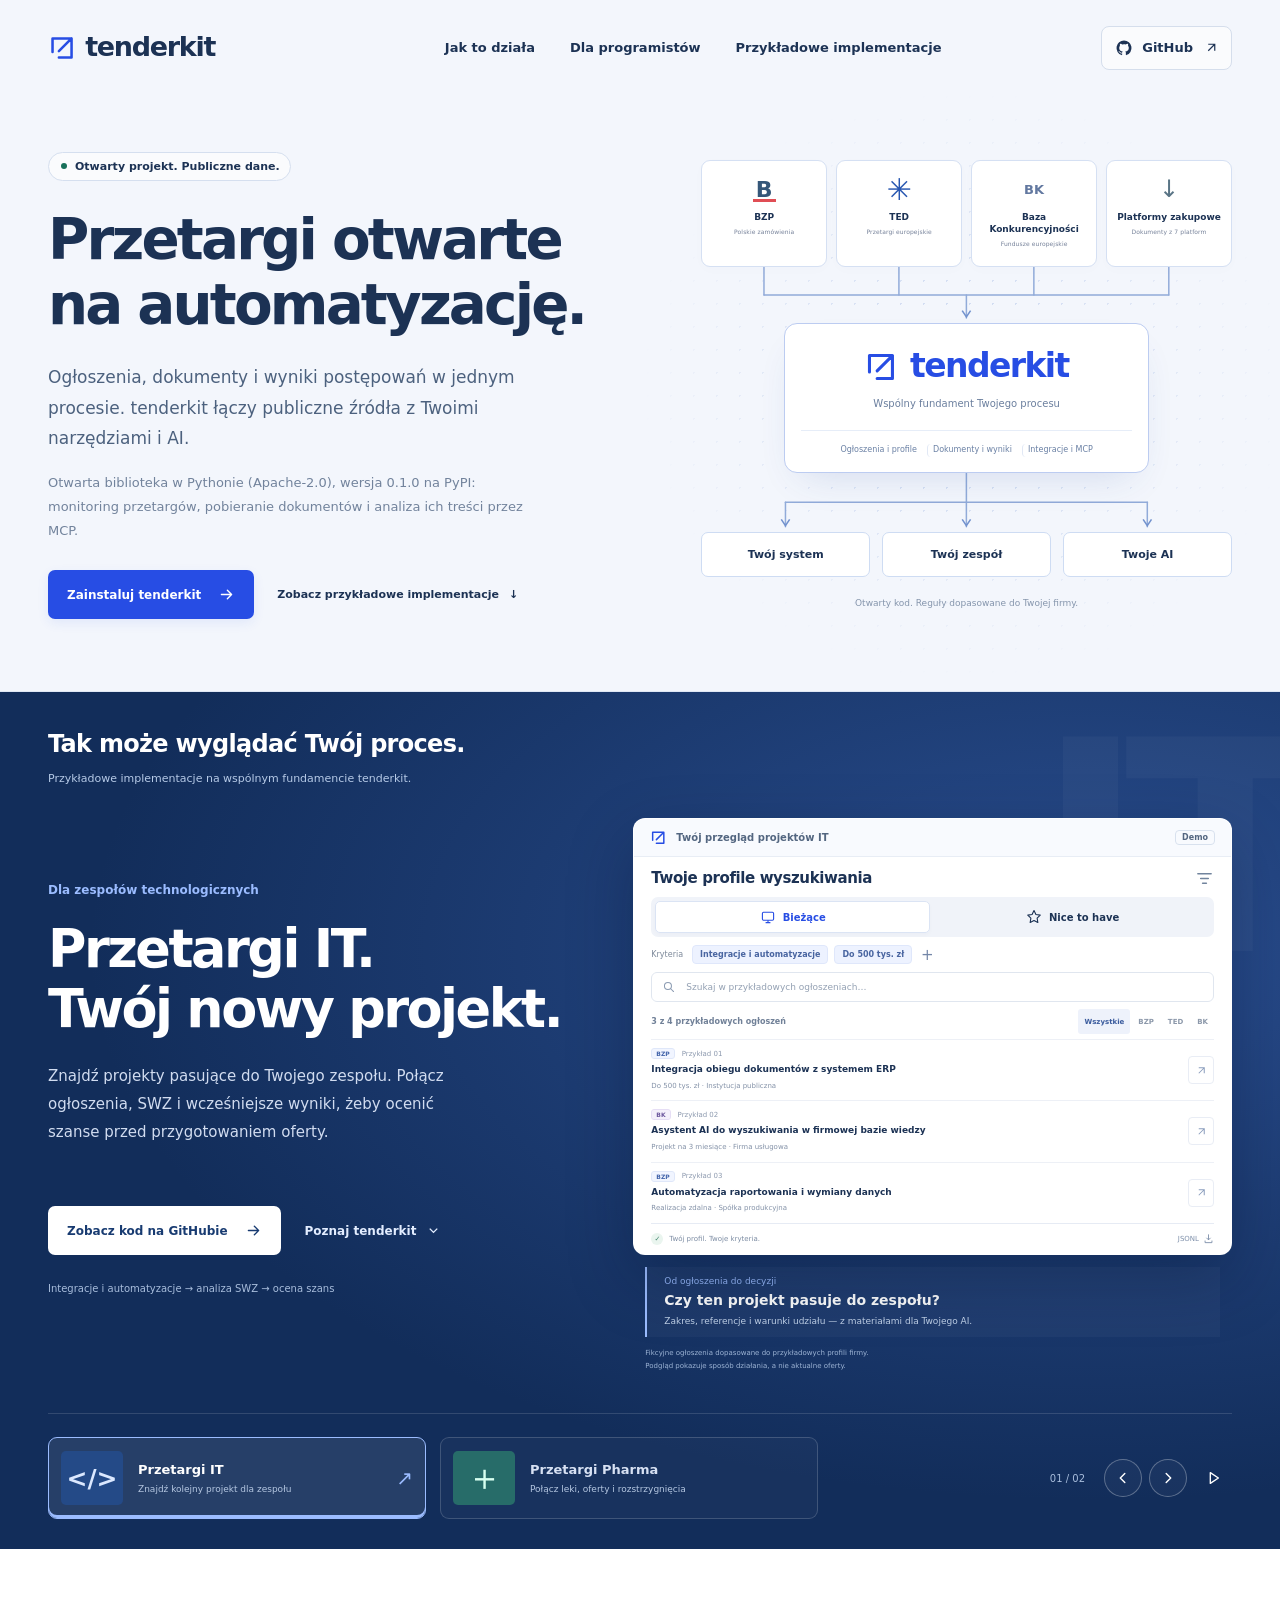
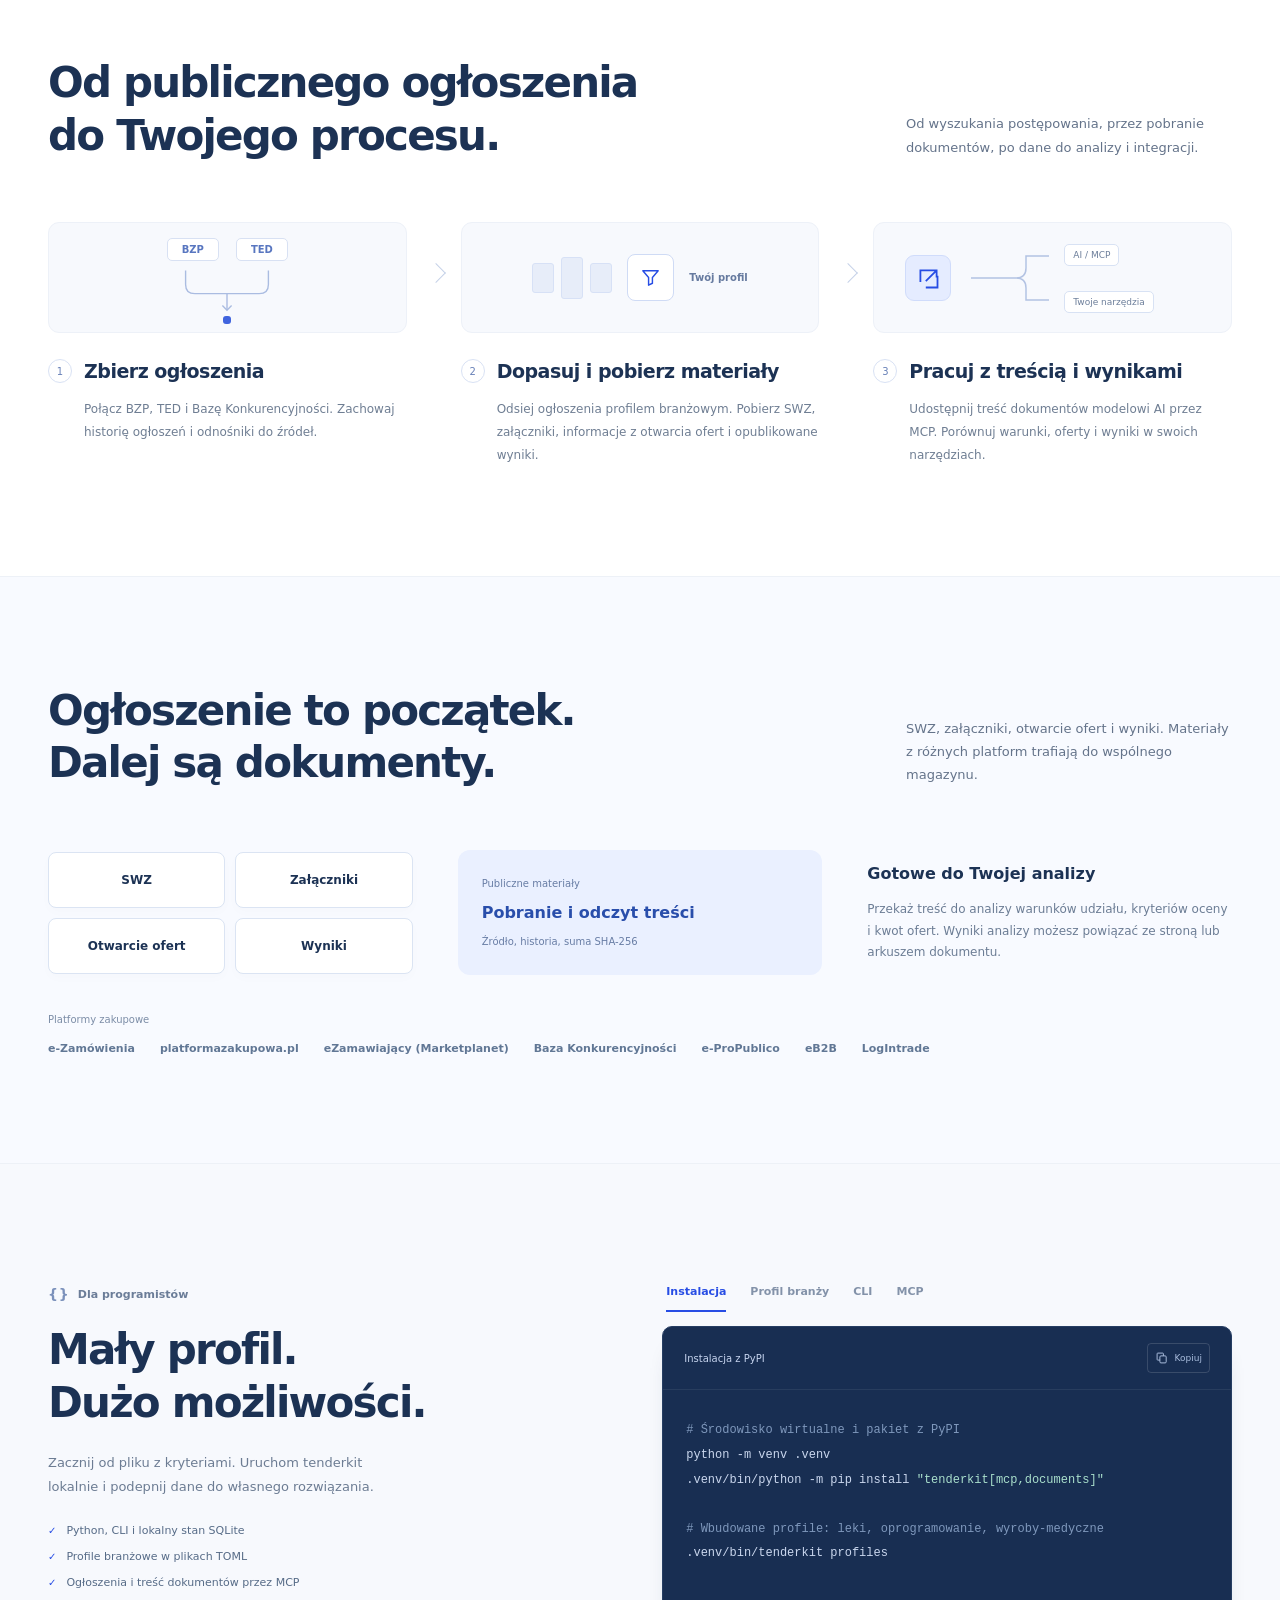
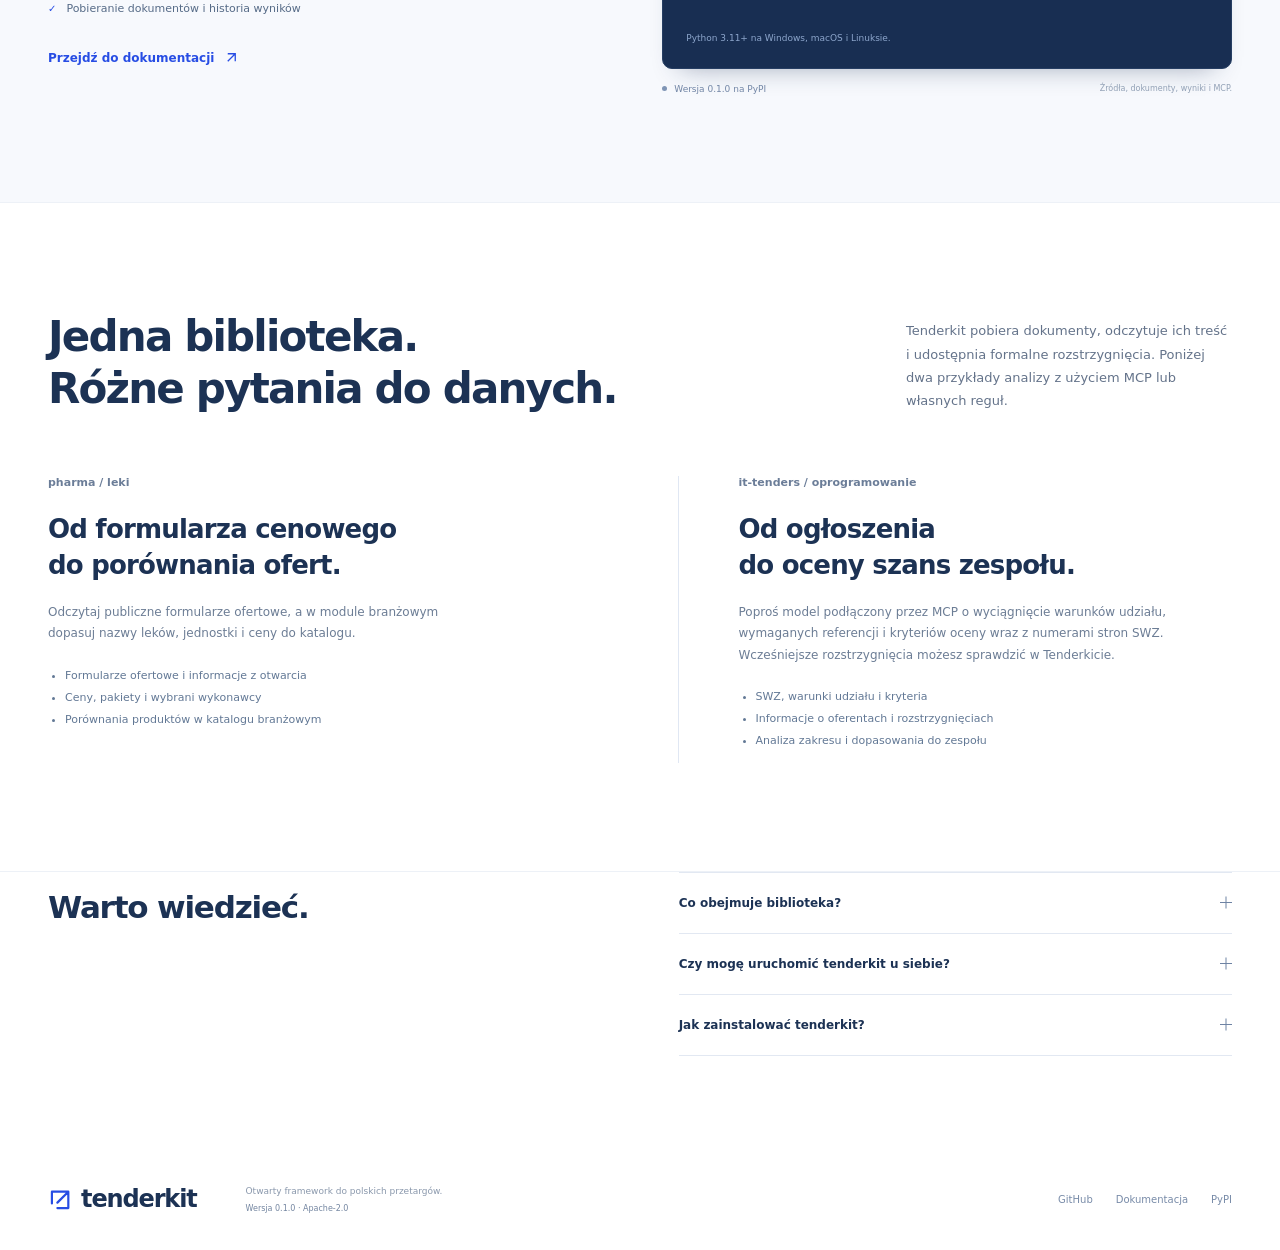
==== site/index.html @ ebf9c2c5 "Count landing page views with Cloudflare Web Analytics GitHub Pages reports no traffic for the site." ====
<!doctype html>
<html lang="pl">
<head>
  <meta charset="utf-8">
  <meta name="viewport" content="width=device-width, initial-scale=1">
  <meta name="theme-color" content="#f3f6fc">
  <meta name="description" content="tenderkit łączy publiczne ogłoszenia, dokumenty i wyniki przetargów z Twoimi narzędziami i AI. Otwarta biblioteka w Pythonie z CLI i serwerem MCP.">
  <title>tenderkit — przetargi otwarte na automatyzację</title>
  <link rel="canonical" href="https://tenderkit.pl/">
  <meta property="og:type" content="website">
  <meta property="og:locale" content="pl_PL">
  <meta property="og:site_name" content="tenderkit">
  <meta property="og:title" content="tenderkit — przetargi otwarte na automatyzację">
  <meta property="og:description" content="Ogłoszenia, dokumenty i wyniki przetargów z BZP, TED i Bazy Konkurencyjności dla Twoich narzędzi i AI. Otwarta biblioteka w Pythonie z CLI i serwerem MCP.">
  <meta property="og:url" content="https://tenderkit.pl/">
  <meta property="og:image" content="https://tenderkit.pl/assets/og-image.png">
  <meta property="og:image:width" content="1200">
  <meta property="og:image:height" content="630">
  <meta property="og:image:alt" content="tenderkit: przetargi otwarte na automatyzację">
  <meta name="twitter:card" content="summary_large_image">
  <link rel="icon" href="assets/favicon.svg" type="image/svg+xml">
  <link rel="stylesheet" href="assets/fonts.css">
  <link rel="stylesheet" href="styles.css">
  <script src="app.js" defer></script>
</head>
<body>
  <a class="skip-link" href="#main">Przejdź do treści</a>
  <header class="site-header">
    <div class="container header-inner">
      <a class="brand" href="#" aria-label="tenderkit, strona główna">
        <img class="brand-mark" src="assets/tenderkit-mark.svg" width="32" height="32" alt=""><span class="brand-wordmark">tenderkit</span>
      </a>
      <nav aria-label="Nawigacja główna">
        <a href="#jak-to-dziala">Jak to działa</a>
        <a href="#dla-programistow">Dla programistów</a>
        <a href="#przyklady">Przykładowe implementacje</a>
      </nav>
      <a class="github-link" href="https://github.com/pjagielski/tenderkit" target="_blank" rel="noopener noreferrer">
        <svg viewBox="0 0 24 24" fill="currentColor" aria-hidden="true"><path d="M12 2a10 10 0 0 0-3.16 19.49c.5.09.68-.22.68-.48v-1.69c-2.78.6-3.37-1.18-3.37-1.18-.46-1.16-1.11-1.47-1.11-1.47-.91-.62.07-.61.07-.61 1 .07 1.53 1.03 1.53 1.03.89 1.53 2.34 1.09 2.91.83.09-.65.35-1.09.64-1.34-2.22-.25-4.56-1.11-4.56-4.94 0-1.09.39-1.98 1.03-2.68-.1-.25-.45-1.27.1-2.65 0 0 .84-.27 2.75 1.02A9.55 9.55 0 0 1 12 6.99c.85 0 1.7.11 2.5.34 1.91-1.29 2.75-1.02 2.75-1.02.55 1.38.2 2.4.1 2.65.64.7 1.03 1.59 1.03 2.68 0 3.84-2.34 4.69-4.58 4.94.36.31.68.92.68 1.85v2.58c0 .27.18.58.69.48A10 10 0 0 0 12 2Z"/></svg>
        <span>GitHub</span>
        <svg class="external-icon" viewBox="0 0 16 16" fill="none" aria-hidden="true"><path d="M4 12 12 4M4 4h8v8" stroke="currentColor" stroke-width="1.5"/></svg>
      </a>
    </div>
  </header>

  <main id="main">
    <section class="product-intro" aria-labelledby="product-title">
      <div class="container product-intro-layout">
        <div class="product-intro-copy">
          <a class="project-pill" href="#dla-programistow"><span class="status-dot"></span>Otwarty projekt. Publiczne dane.</a>
          <h1 id="product-title">Przetargi otwarte<br>na automatyzację.</h1>
          <p class="product-intro-lead">Ogłoszenia, dokumenty i wyniki postępowań w jednym procesie. tenderkit łączy publiczne źródła z Twoimi narzędziami i AI.</p>
          <p class="product-intro-offer">Otwarta biblioteka w Pythonie (Apache-2.0), wersja 0.1.0 na PyPI: monitoring przetargów, pobieranie dokumentów i analiza ich treści przez MCP.</p>
          <div class="hero-actions">
            <a class="button button-primary" href="#dla-programistow">Zainstaluj tenderkit<svg viewBox="0 0 20 20" fill="none" aria-hidden="true"><path d="M4 10h12m-5-5 5 5-5 5" stroke="currentColor" stroke-width="1.6" stroke-linecap="round" stroke-linejoin="round"/></svg></a>
            <a class="text-link" href="#przyklady">Zobacz przykładowe implementacje <span aria-hidden="true">↓</span></a>
          </div>
        </div>
        <div class="product-map" aria-label="tenderkit łączy publiczne źródła, dokumenty i wyniki z narzędziami firmy oraz AI">
          <div class="product-map-sources source-inputs" aria-label="Źródła ogłoszeń">
            <div class="source-floating source-bzp"><span class="source-symbol">B</span><span>BZP<small>Polskie zamówienia</small></span><span class="source-check">✓</span></div>
            <div class="source-floating source-ted"><span class="eu-symbol" aria-hidden="true">✳</span><span>TED<small>Przetargi europejskie</small></span><span class="source-check">✓</span></div>
            <div class="source-floating source-bk"><span class="source-bk-icon" aria-hidden="true">BK</span><span>Baza Konkurencyjności<small>Fundusze europejskie</small></span><span class="source-check">✓</span></div>
            <div class="source-floating source-platforms"><span class="source-platforms-icon" aria-hidden="true">↓</span><span>Platformy zakupowe<small>Dokumenty z 7 platform</small></span><span class="source-check">✓</span></div>
          </div>
          <svg class="product-map-lines" fill="none" aria-hidden="true"></svg>
          <div class="product-map-core"><div class="brand brand-lockup"><img class="brand-mark" src="assets/tenderkit-mark.svg" width="32" height="32" alt=""><span class="brand-wordmark">tenderkit</span></div><p>Wspólny fundament Twojego procesu</p><div class="product-map-capabilities"><span>Ogłoszenia i profile</span><span>Dokumenty i wyniki</span><span>Integracje i MCP</span></div></div>
          <div class="product-map-outputs"><span>Twój system</span><span>Twój zespół</span><span>Twoje AI</span></div>
          <p>Otwarty kod. Reguły dopasowane do Twojej firmy.</p>
        </div>
      </div>
    </section>
    <section id="przyklady" class="hero hero-showcase" data-sector="it" aria-roledescription="karuzela" aria-label="Zastosowania tenderkit">
      <div class="container showcase-intro"><h2>Tak może wyglądać Twój proces.</h2><p>Przykładowe implementacje na wspólnym fundamencie tenderkit.</p></div>
      <div class="hero-backdrop" aria-hidden="true">IT</div>
      <div class="container hero-layout">
        <div class="hero-copy">

          <p class="hero-genre" id="hero-genre">Dla zespołów technologicznych</p><h2 id="hero-title">Przetargi IT.<br>Twój nowy projekt.</h2>
          <p class="hero-description">Znajdź projekty pasujące do Twojego zespołu. Połącz ogłoszenia, SWZ i wcześniejsze wyniki, żeby ocenić szanse przed przygotowaniem oferty.</p>
          <div class="hero-actions">
            <a class="button button-primary" href="https://github.com/pjagielski/tenderkit" target="_blank" rel="noopener noreferrer">Zobacz kod na GitHubie<svg viewBox="0 0 20 20" fill="none" aria-hidden="true"><path d="M4 10h12m-5-5 5 5-5 5" stroke="currentColor" stroke-width="1.6" stroke-linecap="round" stroke-linejoin="round"/></svg></a>
            <a class="text-link" href="#dla-programistow">Poznaj tenderkit<svg viewBox="0 0 16 16" fill="none" aria-hidden="true"><path d="m4 6 4 4 4-4" stroke="currentColor" stroke-width="1.5"/></svg></a>
          </div>
          <p class="hero-footnote">Integracje i automatyzacje → analiza SWZ → ocena szans</p>
        </div>

        <div class="demo-scene" id="demo">

          <div class="demo-window">
            <div class="demo-heading"><img class="demo-brand-mark" src="assets/tenderkit-mark.svg" width="17" height="17" alt=""><span id="demo-sector-heading">Twój przegląd projektów IT</span><span class="demo-mode">Demo</span></div>
            <div class="demo-content">
              <div class="demo-toolbar"><h2>Twoje profile wyszukiwania</h2><span class="filter-icon" aria-hidden="true"><svg viewBox="0 0 20 20" fill="none"><path d="M3 5h14M6 10h8M8 15h4" stroke="currentColor" stroke-width="1.6" stroke-linecap="round"/></svg></span></div>
              <div class="profile-tabs" role="tablist" aria-label="Firmowy profil wyszukiwania">
                <button type="button" role="tab" aria-selected="true" aria-controls="notice-results" id="profile-software" data-profile="biezace"><svg viewBox="0 0 20 20" fill="none" aria-hidden="true"><rect x="3" y="4" width="14" height="10" rx="1.5" stroke="currentColor" stroke-width="1.4"/><path d="M7 17h6m-3-3v3" stroke="currentColor" stroke-width="1.4"/></svg>Bieżące</button>
                <button type="button" role="tab" aria-selected="false" aria-controls="notice-results" id="profile-medicines" data-profile="nice-to-have" tabindex="-1"><svg viewBox="0 0 20 20" fill="none" aria-hidden="true"><path d="m10 2 2.4 4.9 5.4.8-3.9 3.8.9 5.4-4.8-2.6-4.8 2.6.9-5.4L2.2 7.7l5.4-.8L10 2Z" stroke="currentColor" stroke-width="1.4" stroke-linejoin="round"/></svg>Nice to have</button>
              </div>
              <div class="criteria-row"><span class="criteria-label">Kryteria</span><span class="criteria-chip" id="cpv-chip">Integracje i automatyzacje</span><span class="criteria-chip" id="scope-chip">Do 500 tys. zł</span><span class="criteria-add" aria-hidden="true">+</span></div>
              <div class="search-wrap"><svg viewBox="0 0 20 20" fill="none" aria-hidden="true"><circle cx="8.5" cy="8.5" r="5" stroke="currentColor" stroke-width="1.5"/><path d="m12.5 12.5 4 4" stroke="currentColor" stroke-width="1.5" stroke-linecap="round"/></svg><input id="demo-search" type="search" aria-label="Filtruj przykładowe ogłoszenia" placeholder="Szukaj w przykładowych ogłoszeniach…"></div>
              <div class="results-heading"><span id="results-count" aria-live="polite">Przykładowe ogłoszenia</span><div class="source-filters" role="group" aria-label="Źródło ogłoszenia"><button type="button" data-source="all" aria-pressed="true">Wszystkie</button><button type="button" data-source="BZP" aria-pressed="false">BZP</button><button type="button" data-source="TED" aria-pressed="false">TED</button><button type="button" data-source="BK" aria-pressed="false" aria-label="Baza Konkurencyjności">BK</button></div></div>
              <div class="notice-results" id="notice-results" role="tabpanel" aria-labelledby="profile-software" aria-busy="true"><p class="loading-notices">Wczytuję przykładowe ogłoszenia…</p></div>
              <div class="demo-footer"><span class="small-check">✓</span>Twój profil. Twoje kryteria.<span class="demo-export" aria-hidden="true">JSONL<svg viewBox="0 0 16 16" fill="none"><path d="M8 2v8m-3-3 3 3 3-3M3 11v3h10v-3" stroke="currentColor" stroke-width="1.3"/></svg></span></div>
            </div>
          </div>
          <div class="hero-insight"><span id="hero-insight-label">Od ogłoszenia do decyzji</span><strong id="hero-insight-title">Czy ten projekt pasuje do zespołu?</strong><p id="hero-insight-detail">Zakres, referencje i warunki udziału — z materiałami dla Twojego AI.</p></div>
          <p class="demo-caption">Fikcyjne ogłoszenia dopasowane do przykładowych profili firmy.<br>Podgląd pokazuje sposób działania, a nie aktualne oferty.</p>
          <span class="scene-cross cross-one" aria-hidden="true">+</span><span class="scene-cross cross-two" aria-hidden="true">+</span>
        </div>
      </div>
      <div class="container hero-navigation">
        <div class="hero-slide-selectors" role="group" aria-label="Wybierz zastosowanie">
          <button type="button" class="hero-slide-card" data-sector="it" aria-pressed="true"><span class="slide-art slide-art-it" aria-hidden="true">&lt;/&gt;</span><span><strong>Przetargi IT</strong><small>Znajdź kolejny projekt dla zespołu</small></span><span class="slide-selected" aria-hidden="true">↗</span></button>
          <button type="button" class="hero-slide-card" data-sector="pharma" aria-pressed="false"><span class="slide-art slide-art-pharma" aria-hidden="true">＋</span><span><strong>Przetargi Pharma</strong><small>Połącz leki, oferty i rozstrzygnięcia</small></span><span class="slide-selected" aria-hidden="true">↗</span></button>
        </div>
        <div class="hero-playback"><span id="hero-slide-counter">01 / 02</span><div class="sector-carousel-controls" role="group" aria-label="Karuzela wariantów"><button class="carousel-arrow" type="button" id="sector-prev" aria-label="Poprzednia branża"><svg viewBox="0 0 20 20" fill="none" aria-hidden="true"><path d="m12 5-5 5 5 5" stroke="currentColor" stroke-width="1.6" stroke-linecap="round" stroke-linejoin="round"/></svg></button><button class="carousel-arrow" type="button" id="sector-next" aria-label="Następna branża"><svg viewBox="0 0 20 20" fill="none" aria-hidden="true"><path d="m8 5 5 5-5 5" stroke="currentColor" stroke-width="1.6" stroke-linecap="round" stroke-linejoin="round"/></svg></button><button type="button" id="sector-autoplay" aria-label="Włącz automatyczną zmianę branży" aria-pressed="false"><svg viewBox="0 0 20 20" fill="none" aria-hidden="true"><path d="m7 4 9 6-9 6V4Z" stroke="currentColor" stroke-width="1.5" stroke-linejoin="round"/></svg></button></div></div>
      </div>
    </section>

    <section class="workflow section-space" id="jak-to-dziala">
      <div class="container">
        <div class="section-intro"><h2>Od publicznego ogłoszenia<br>do Twojego procesu.</h2><p>Od wyszukania postępowania, przez pobranie dokumentów, po dane do analizy i integracji.</p></div>
        <div class="workflow-steps">
          <article><div class="step-diagram source-diagram" aria-hidden="true"><span>BZP</span><span>TED</span><svg viewBox="0 0 120 50" fill="none"><path d="M15 5v15q0 10 10 10h70q10 0 10-10V5M60 30v18" stroke="currentColor" stroke-width="1.5"/><path d="m55 43 5 5 5-5" stroke="currentColor" stroke-width="1.5"/></svg><i></i></div><div class="step-title"><span>1</span><h3>Zbierz ogłoszenia</h3></div><p>Połącz BZP, TED i Bazę Konkurencyjności. Zachowaj historię ogłoszeń i odnośniki do źródeł.</p></article>
          <article><div class="step-diagram filter-diagram" aria-hidden="true"><span></span><span></span><span></span><div class="filter-gate"><svg viewBox="0 0 24 24" fill="none"><path d="M4 5h16l-6 7v6l-4 2v-8L4 5Z" stroke="currentColor" stroke-width="1.5" stroke-linejoin="round"/></svg></div><strong>Twój profil</strong></div><div class="step-title"><span>2</span><h3>Dopasuj i pobierz materiały</h3></div><p>Odsiej ogłoszenia profilem branżowym. Pobierz SWZ, załączniki, informacje z otwarcia ofert i opublikowane wyniki.</p></article>
          <article><div class="step-diagram output-diagram" aria-hidden="true"><span class="output-hub"><svg viewBox="0 0 30 30" fill="none"><path d="M6 19V6h13M12 25h13V12M12 18 24 6M16 6h8v8" stroke="currentColor" stroke-width="2"/></svg></span><span class="output-label output-ai">AI / MCP</span><span class="output-label output-data">Twoje narzędzia</span><svg class="output-lines" viewBox="0 0 170 80" fill="none"><path d="M45 40h45q10 0 10-10V18h23M90 40q10 0 10 10v12h23" stroke="currentColor" stroke-width="1.5"/></svg></div><div class="step-title"><span>3</span><h3>Pracuj z treścią i wynikami</h3></div><p>Udostępnij treść dokumentów modelowi AI przez MCP. Porównuj warunki, oferty i wyniki w swoich narzędziach.</p></article>
        </div>
      </div>
    </section>

    <section class="documents-section section-space" id="dokumenty">
      <div class="container">
        <div class="section-intro"><h2>Ogłoszenie to początek.<br>Dalej są dokumenty.</h2><p>SWZ, załączniki, otwarcie ofert i wyniki. Materiały z różnych platform trafiają do wspólnego magazynu.</p></div>
        <div class="document-flow"><div class="document-stack"><span class="document-label">SWZ</span><span class="document-label">Załączniki</span><span class="document-label">Otwarcie ofert</span><span class="document-label">Wyniki</span></div><div class="document-processing"><span>Publiczne materiały</span><strong>Pobranie i odczyt treści</strong><span>Źródło, historia, suma SHA-256</span></div><div class="document-output"><strong>Gotowe do Twojej analizy</strong><p>Przekaż treść do analizy warunków udziału, kryteriów oceny i kwot ofert. Wyniki analizy możesz powiązać ze stroną lub arkuszem dokumentu.</p></div></div>
        <p class="platform-caption">Platformy zakupowe</p><div class="platform-list"><span>e-Zamówienia</span><span>platformazakupowa.pl</span><span>eZamawiający (Marketplanet)</span><span>Baza Konkurencyjności</span><span>e-ProPublico</span><span>eB2B</span><span>LogIntrade</span></div>
      </div>
    </section>

    <section class="developer-section section-space" id="dla-programistow">
      <div class="container developer-layout">
        <div class="developer-copy"><span class="section-label"><span class="tiny-bracket" aria-hidden="true">{ }</span>Dla programistów</span><h2>Mały profil.<br>Dużo możliwości.</h2><p>Zacznij od pliku z kryteriami. Uruchom tenderkit lokalnie i podepnij dane do własnego rozwiązania.</p><ul class="capability-list"><li><span>✓</span>Python, CLI i lokalny stan SQLite</li><li><span>✓</span>Profile branżowe w plikach TOML</li><li><span>✓</span>Ogłoszenia i treść dokumentów przez MCP</li><li><span>✓</span>Pobieranie dokumentów i historia wyników</li></ul><a class="text-link" href="https://github.com/pjagielski/tenderkit#readme" target="_blank" rel="noopener noreferrer">Przejdź do dokumentacji<svg viewBox="0 0 16 16" fill="none" aria-hidden="true"><path d="M4 12 12 4M4 4h8v8" stroke="currentColor" stroke-width="1.4"/></svg></a></div>
        <div class="code-example">
          <div class="code-tabs" role="tablist" aria-label="Przykłady użycia"><button type="button" role="tab" aria-selected="true" aria-controls="code-panel" id="code-install" data-code="install">Instalacja</button><button type="button" role="tab" aria-selected="false" aria-controls="code-panel" id="code-profile" data-code="profile" tabindex="-1">Profil branży</button><button type="button" role="tab" aria-selected="false" aria-controls="code-panel" id="code-cli" data-code="cli" tabindex="-1">CLI</button><button type="button" role="tab" aria-selected="false" aria-controls="code-panel" id="code-mcp" data-code="mcp" tabindex="-1">MCP</button></div>
          <div class="code-content" id="code-panel" role="tabpanel" aria-labelledby="code-install"><div class="code-file"><span id="code-filename">Instalacja z PyPI</span><button id="copy-code" type="button" aria-label="Skopiuj przykład kodu"><svg viewBox="0 0 20 20" fill="none" aria-hidden="true"><rect x="7" y="7" width="9" height="10" rx="1.5" stroke="currentColor" stroke-width="1.4"/><path d="M12 7V4a1 1 0 0 0-1-1H4a1 1 0 0 0-1 1v8a1 1 0 0 0 1 1h3" stroke="currentColor" stroke-width="1.4"/></svg><span>Kopiuj</span></button></div><pre tabindex="0" aria-label="Przykład konfiguracji"><code id="code-text"></code></pre><p id="code-explanation">Python 3.11+ na Windows, macOS i Linuksie.</p></div>
          <div class="code-note"><span class="status-dot"></span>Wersja 0.1.0 na PyPI<span>Źródła, dokumenty, wyniki i MCP.</span></div>
        </div>
      </div>
    </section>

    <section class="usecases-section section-space" id="zastosowania"><div class="container"><div class="section-intro"><h2>Jedna biblioteka.<br>Różne pytania do danych.</h2><p>Tenderkit pobiera dokumenty, odczytuje ich treść i udostępnia formalne rozstrzygnięcia. Poniżej dwa przykłady analizy z użyciem MCP lub własnych reguł.</p></div><div class="usecases-grid"><article><span class="section-label">pharma / leki</span><h3>Od formularza cenowego<br>do porównania ofert.</h3><p>Odczytaj publiczne formularze ofertowe, a w module branżowym dopasuj nazwy leków, jednostki i ceny do katalogu.</p><ul><li>Formularze ofertowe i informacje z otwarcia</li><li>Ceny, pakiety i wybrani wykonawcy</li><li>Porównania produktów w katalogu branżowym</li></ul></article><article><span class="section-label">it-tenders / oprogramowanie</span><h3>Od ogłoszenia<br>do oceny szans zespołu.</h3><p>Poproś model podłączony przez MCP o wyciągnięcie warunków udziału, wymaganych referencji i kryteriów oceny wraz z numerami stron SWZ. Wcześniejsze rozstrzygnięcia możesz sprawdzić w Tenderkicie.</p><ul><li>SWZ, warunki udziału i kryteria</li><li>Informacje o oferentach i rozstrzygnięciach</li><li>Analiza zakresu i dopasowania do zespołu</li></ul></article></div></div></section>


    <section class="faq-section">
      <div class="container faq-layout"><h2>Warto wiedzieć.</h2><div class="faq-list">
        <details><summary>Co obejmuje biblioteka?<span aria-hidden="true"></span></summary><p>Ogłoszenia z BZP, TED i Bazy Konkurencyjności, profile branżowe, pobieranie publicznych dokumentów z siedmiu platform zakupowych, odczyt ich treści oraz formalne wyniki: wykonawca, cena i liczba ofert w każdej części. Dalej możesz analizować warunki udziału i informacje z otwarcia. Dostępność konkretnych dokumentów zależy od tego, co opublikuje zamawiający.</p></details>
        <details><summary>Czy mogę uruchomić tenderkit u siebie?<span aria-hidden="true"></span></summary><p>Tak. Bibliotekę uruchamiasz we własnym środowisku. Ogłoszenia i dokumenty pozostają w Twoim magazynie. Możesz korzystać z CLI, własnego kodu w Pythonie lub podłączyć model AI przez MCP.</p></details>
        <details><summary>Jak zainstalować tenderkit?<span aria-hidden="true"></span></summary><p><code>pip install "tenderkit[mcp,documents]"</code> w środowisku wirtualnym, z Pythonem 3.11 lub nowszym. Dodatek <code>mcp</code> uruchamia serwer MCP, a <code>documents</code> czyta PDF i stare arkusze XLS. Pliki DOC czyta <code>antiword</code> albo LibreOffice. Szczegóły, także dla Debiana i Ubuntu, są w <a href="https://github.com/pjagielski/tenderkit#readme" target="_blank" rel="noopener noreferrer">README</a>.</p></details>
      </div></div>
    </section>

  </main>
  <footer class="site-footer"><div class="container footer-inner"><a class="brand" href="#"><img class="brand-mark" src="assets/tenderkit-mark.svg" width="32" height="32" alt=""><span class="brand-wordmark">tenderkit</span></a><p>Otwarty framework do polskich przetargów.<br><span class="concept-note">Wersja 0.1.0 · Apache-2.0</span></p><div><a href="https://github.com/pjagielski/tenderkit" target="_blank" rel="noopener noreferrer">GitHub</a><a href="https://github.com/pjagielski/tenderkit#readme" target="_blank" rel="noopener noreferrer">Dokumentacja</a><a href="https://pypi.org/project/tenderkit/" target="_blank" rel="noopener noreferrer">PyPI</a></div></div></footer>
  <div class="toast" role="status" aria-live="polite" id="toast"></div>
  <!-- Cloudflare Web Analytics: cookieless page views; the token is public by design. -->
  <script type='module' src='https://static.cloudflareinsights.com/beacon.min.js' data-cf-beacon='{"token": "c05c0c48f7bf408a8ad6604d905de210"}'></script>
</body>
</html>
---- site/assets/fonts.css ----
/* Uses installed Manrope when available, otherwise the system sans-serif stack. */
---- site/styles.css ----
:root{--navy:#172d50;--ink:#1c3254;--blue:#274de4;--blue-hover:#183ac3;--ice:#f3f6fc;--pale:#eaf0fc;--line:#dce4f1;--muted:#64738a;--green:#18705a;--white:#fff;--radius:14px;font-family:Manrope,system-ui,-apple-system,BlinkMacSystemFont,"Segoe UI",sans-serif;color:var(--ink);background:var(--white);font-synthesis:none}
*{box-sizing:border-box}html{scroll-behavior:smooth;scroll-padding-top:96px}body{margin:0}a{color:inherit;text-decoration:none}button,input{font:inherit}button,a,input,summary{-webkit-tap-highlight-color:transparent}button,summary{cursor:pointer}button{color:inherit}button:disabled{cursor:default}a:focus-visible,button:focus-visible,summary:focus-visible,input:focus-visible,pre:focus-visible{outline:3px solid #284de4;outline-offset:5px}svg{display:block}p{line-height:1.8}h1,h2,h3,p{margin:0}h1,h2,h3{font-weight:700}h2{font-size:42px;line-height:1.25;letter-spacing:-1.8px}h3{font-size:19px;line-height:1.5;letter-spacing:-.5px}.container{width:min(1224px,calc(100% - 96px));margin-inline:auto}.section-space{padding-block:108px}.skip-link{position:fixed;top:-90px;left:20px;padding:12px 18px;background:var(--blue);color:#fff;z-index:50}.skip-link:focus{top:12px}
.site-header{height:95px;background:var(--ice);position:relative;z-index:10}.header-inner{height:100%;display:flex;align-items:center;justify-content:space-between;gap:30px}.brand{font-weight:800;font-size:27px;letter-spacing:-1.3px;display:inline-flex;align-items:center;gap:8px;white-space:nowrap}.brand-mark{width:31px;height:31px;color:var(--blue)}.brand-dot{width:5px;height:5px;background:var(--blue);border-radius:50%;margin-left:-5px;margin-top:16px}.site-header nav{display:flex;gap:35px;font-size:13px;font-weight:600;margin-left:70px}.site-header nav a,.site-footer a{transition:color .18s}.site-header nav a:hover,.site-footer a:hover{color:var(--blue)}.github-link{display:flex;align-items:center;gap:9px;font-size:13px;font-weight:700;padding:10px 13px;border:1px solid #d5deec;border-radius:8px;background:#fff9;min-height:44px}.github-link svg{width:18px;height:18px}.github-link .external-icon{width:13px;height:13px;margin-left:3px}
.hero{background:var(--ice);position:relative;overflow:hidden}.hero::before{content:"";position:absolute;inset:0;pointer-events:none;background-image:radial-gradient(#b9c9e250 .8px,transparent .8px);background-size:24px 24px;mask-image:linear-gradient(to right,transparent 32%,#000 100%)}.hero-layout{position:relative;display:grid;grid-template-columns:1fr 1.06fr;gap:36px;align-items:center;padding-top:74px;padding-bottom:53px;min-height:647px}.hero-copy{padding-bottom:29px;z-index:2}.project-pill{font-size:11px;font-weight:600;display:inline-flex;gap:8px;align-items:center;border:1px solid #d5dfef;border-radius:30px;background:#fff9;padding:7px 10px 7px 12px;margin-bottom:27px;white-space:nowrap}.project-pill>svg{width:13px;height:13px;color:#7c8ba3;margin-left:4px}.status-dot{display:inline-block;width:6px;height:6px;background:var(--green);border-radius:50%;flex-shrink:0}h1{font-size:clamp(42px,4.7vw,65px);line-height:1.14;letter-spacing:-3.2px;margin-bottom:24px;white-space:nowrap}.hero-description{font-size:16px;line-height:1.85;max-width:430px;color:#5a6b83}.hero-actions{display:flex;align-items:center;gap:24px;flex-wrap:wrap;margin-top:31px}.button{display:inline-flex;justify-content:center;align-items:center;gap:17px;padding:15px 19px;border-radius:7px;font-size:12px;font-weight:700;min-height:49px;transition:background .18s,box-shadow .18s}.button-primary{background:var(--blue);color:var(--white);box-shadow:0 4px 12px #274de416}.button-primary:hover{background:var(--blue-hover);box-shadow:0 5px 16px #274de42a}.button svg{width:17px;height:17px;flex-shrink:0}.text-link{display:inline-flex;align-items:center;gap:10px;font-size:12px;font-weight:700;min-height:44px}.text-link:hover{color:var(--blue)}.text-link svg{width:15px;height:15px;flex-shrink:0}.hero-footnote{font-size:11px;line-height:1.8;color:#78859a;margin-top:28px}
.demo-scene{height:550px;position:relative;isolation:isolate;align-self:center;margin-top:-25px}.source-floating{position:absolute;z-index:2;top:0;display:flex;align-items:center;gap:10px;background:#fff;border:1px solid #e1e7f2;border-radius:11px;padding:12px 14px;box-shadow:0 5px 15px #18335805;font-size:13px;font-weight:800}.source-floating small{display:block;font-size:8px;font-weight:500;letter-spacing:.1px;color:#758199;margin-top:3px}.source-bzp{left:22px;transform:rotate(-4deg)}.source-ted{right:6px;top:22px;transform:rotate(5deg)}.source-symbol{font-size:22px;font-weight:800;line-height:30px;color:#355779;width:29px;text-align:center;position:relative}.source-symbol::after{content:"";position:absolute;left:3px;right:3px;height:3px;bottom:3px;background:#e04e55}.eu-symbol{font-size:30px;line-height:34px;color:#2857b1;width:30px}.source-check{font-size:10px;display:grid;place-items:center;color:#27846a;background:#edf7f2;border-radius:50%;height:15px;width:15px;margin-left:5px}.connection-lines{position:absolute;inset:0;width:100%;height:100%;z-index:-1}.demo-window{position:absolute;top:118px;left:8px;right:-12px;background:#fff;border:1px solid #dce3ef;border-radius:12px;box-shadow:0 20px 40px -15px #314a7d26,0 2px 6px #314a7d07;overflow:hidden;transform:rotate(-1.4deg)}.demo-heading{display:flex;align-items:center;gap:9px;padding:13px 17px;background:#f8fafe;border-bottom:1px solid #e8edf5;font-size:10px;font-weight:700;color:#536680}.mini-mark{display:flex;gap:3px;transform:rotate(-20deg)}.mini-mark span{display:block;width:4px;height:13px;background:#5271de;border-radius:1px}.mini-mark span:last-child{height:9px;margin-top:4px}.demo-mode{margin-left:auto;border:1px solid #d8e1ee;border-radius:4px;padding:2px 6px;font-size:8px;font-weight:600}.demo-content{padding:17px 18px 0}.demo-toolbar{display:flex;justify-content:space-between;align-items:center}.demo-toolbar h2{font-size:15px;letter-spacing:-.4px}.filter-icon svg{width:19px;height:19px;color:#71849d}.profile-tabs{display:flex;gap:5px;padding:4px;background:#f0f3f9;border-radius:7px;margin-top:13px}.profile-tabs button{display:flex;justify-content:center;align-items:center;gap:7px;width:50%;border:1px solid transparent;padding:9px 6px;border-radius:5px;background:transparent;font-size:10px;font-weight:600;min-height:37px;transition:background .2s,color .2s}.profile-tabs button svg{width:16px;height:16px}.profile-tabs button[aria-selected=true]{background:#fff;border-color:#dbe4f4;box-shadow:0 2px 4px #17334f06;color:var(--blue)}.criteria-row{display:flex;align-items:center;gap:6px;font-size:8px;margin-top:12px;flex-wrap:wrap}.criteria-label{color:#7d899a;margin-right:3px}.criteria-chip{padding:4px 7px;background:#edf2ff;color:#4965a1;border:1px solid #dfe7fb;border-radius:4px;font-weight:600}.criteria-add{color:#7487a8;font-size:15px;padding-left:3px}.search-wrap{border:1px solid #e0e6ef;border-radius:6px;display:flex;gap:8px;align-items:center;padding:7px 10px;margin-top:12px;background:#fff}.search-wrap svg{width:14px;height:14px;color:#8b9bb2;flex-shrink:0}.search-wrap input{width:100%;min-width:0;border:0;outline:0;font-size:9px;color:#425873;background:transparent;height:18px}.search-wrap:focus-within{outline:2px solid var(--blue);outline-offset:2px}.search-wrap input:focus-visible{outline:none}.search-wrap input::placeholder{color:#94a1b3}.results-heading{display:flex;justify-content:space-between;align-items:center;gap:8px;margin-top:12px;padding-bottom:5px}.results-heading>span{font-size:8px;font-weight:600;color:#718198}.source-filters{display:flex;gap:2px}.source-filters button{border:0;background:none;border-radius:3px;padding:4px 6px;font-size:7px;font-weight:600;min-height:25px;color:#8c98aa}.source-filters button[aria-pressed=true]{background:#eef2fb;color:#3a5b9d}.notice-results{min-height:177px}.notice-row{padding:11px 0 10px;border-top:1px solid #edf0f6;display:grid;grid-template-columns:1fr auto;gap:9px}.notice-copy{min-width:0}.notice-meta{display:flex;align-items:center;gap:7px;font-size:7px;font-weight:500;color:#8c99ae;white-space:nowrap;overflow:hidden}.source-badge{color:#4264aa;border:1px solid #dfe7f9;background:#f1f5ff;border-radius:3px;padding:1px 4px;font-size:6px;font-weight:800}.source-badge.ted{color:#6975a1;background:#f2f2fb;border-color:#e4e4f5}.notice-row h3{font-size:9px;line-height:1.5;font-weight:700;letter-spacing:0;margin-top:4px;overflow:hidden;text-overflow:ellipsis;white-space:nowrap}.notice-row a:hover h3{color:var(--blue)}.notice-city{font-size:7px;color:#8391a7;margin-top:3px;overflow:hidden;text-overflow:ellipsis;white-space:nowrap;max-width:340px}.notice-open{align-self:center;display:grid;place-items:center;color:#8c9fbe;width:26px;height:28px;border:1px solid #e9edf5;border-radius:4px}.notice-open svg{width:11px;height:11px}.notice-row:hover .notice-open{background:#eef2ff;color:var(--blue)}.empty-results,.loading-notices{font-size:10px;line-height:1.7;padding:25px 12px;color:#718198;text-align:center}.empty-results button{margin-top:12px;border:1px solid var(--line);border-radius:5px;padding:8px;background:#fff;font-size:10px}.demo-footer{border-top:1px solid #e6ebf4;display:flex;align-items:center;gap:6px;font-size:7px;color:#7b8ba2;padding:10px 0}.small-check{font-size:7px;display:grid;place-items:center;border-radius:50%;color:#44876f;background:#eaf5ef;height:12px;width:12px}.demo-export{margin-left:auto;display:flex;gap:4px;align-items:center;color:#7c8ea9;font-size:7px}.demo-export svg{width:11px;height:11px}.demo-caption{position:absolute;top:535px;left:27px;font-size:8px;line-height:1.6;color:#8795aa}.scene-cross{position:absolute;color:#b4c3dc;font-size:18px;font-weight:400;z-index:-1}.cross-one{top:99px;left:-12px}.cross-two{right:-42px;bottom:28px}
.source-strip{position:relative;border-top:1px solid #dce4f0;display:flex;align-items:center;justify-content:space-between;gap:30px;padding-top:31px;padding-bottom:35px}.source-strip>p{font-size:10px;font-weight:500;line-height:1.8;color:#8a97a9}.source-strip>a,.strip-open{display:flex;align-items:center;gap:13px;font-size:11px;font-weight:700}.source-strip small{display:block;color:#8a97a9;font-size:8px;font-weight:400;margin-top:5px}.strip-symbol{font-size:25px;line-height:1;color:#7285a6;flex-shrink:0}.bzp-strip{position:relative;width:22px;text-align:center;font-weight:800}.bzp-strip::after{content:"";display:block;background:#bdcedd;height:2px;position:absolute;bottom:-5px;width:18px;left:2px}.ted-strip{font-size:33px}.strip-open>svg{width:28px;height:28px;color:#7e91b1}.source-strip a:hover{color:var(--blue)}
.section-intro{display:flex;align-items:flex-end;justify-content:space-between;gap:50px;margin-bottom:60px}.section-intro>p{max-width:326px;font-size:13px;color:var(--muted);margin-bottom:3px}.workflow-steps{display:grid;grid-template-columns:repeat(3,minmax(0,1fr));gap:54px}.workflow-steps article{position:relative}.workflow-steps article+article::before{position:absolute;top:44px;left:-32px;content:"";width:13px;height:13px;border-top:1px solid #c6d2e8;border-right:1px solid #c6d2e8;transform:rotate(45deg)}.step-diagram{height:111px;margin-bottom:24px;position:relative;display:flex;align-items:center;justify-content:center;color:#5876c0;background:#f7f9fd;border:1px solid #edf1f8;border-radius:11px}.source-diagram{gap:17px;align-items:flex-start;padding-top:15px}.source-diagram>span{font-size:10px;font-weight:700;border:1px solid #d8e1f3;background:#fff;padding:5px 14px;border-radius:5px}.source-diagram>svg{position:absolute;top:43px;height:46px;width:120px;color:#aabce1}.source-diagram>i{position:absolute;height:8px;width:8px;background:#4064de;border-radius:3px;bottom:8px}.filter-diagram{gap:7px}.filter-diagram>span{height:30px;width:22px;background:#e7edf9;border:1px solid #d7e1f6;border-radius:3px}.filter-diagram>span:nth-child(2){height:42px}.filter-gate{background:#fff;border:1px solid #cfdbf5;height:47px;width:47px;display:grid;place-items:center;border-radius:8px;margin-inline:8px}.filter-gate>svg{height:23px;width:23px;color:var(--blue)}.filter-diagram>strong{font-size:10px;font-weight:600;color:#667a9f}.output-hub{position:absolute;left:31px;top:32px;height:46px;width:46px;border-radius:9px;background:#e5ecff;border:1px solid #d0dcfb;display:grid;place-items:center;z-index:1}.output-hub svg{width:27px;height:27px;color:var(--blue)}.output-lines{position:absolute;width:170px;height:80px;left:52px;top:15px;color:#b3c3e3}.output-label{position:absolute;left:190px;font-size:9px;padding:5px 8px;border-radius:5px;background:#fff;border:1px solid #d8e2f4;color:#6c7e9a}.output-ai{top:21px}.output-data{bottom:19px}.step-title{display:flex;gap:12px;align-items:center;margin-bottom:12px}.step-title>span{font-size:10px;border:1px solid #d9e2f4;border-radius:50%;width:24px;height:24px;display:grid;place-items:center;color:#6881b8;flex-shrink:0}.workflow-steps article>p{font-size:12px;line-height:1.95;color:#6f7e93;padding-left:36px}
.developer-section{background:#f7f9fd;border-block:1px solid #edf1f7}.developer-layout{display:grid;grid-template-columns:.85fr 1fr;gap:130px;align-items:center}.section-label{font-size:11px;color:#6b7d98;font-weight:600;display:flex;align-items:center;gap:7px;margin-bottom:22px}.tiny-bracket{color:#7b91bb;font-size:14px;letter-spacing:-2px;margin-right:4px}.developer-copy>p{font-size:13px;color:#6c7c93;margin-top:22px;max-width:330px}.capability-list{margin:26px 0 21px;padding:0;list-style:none;display:grid;gap:13px;font-size:11px;color:#566b87}.capability-list li{display:flex;gap:10px;align-items:center}.capability-list li>span{color:var(--blue);font-size:10px}.developer-copy>.text-link{color:var(--blue)}.code-example{min-width:0}.code-tabs{display:flex;gap:24px;margin-bottom:14px;align-items:center;padding-inline:4px}.code-tabs button{font-size:11px;background:transparent;border:0;border-bottom:2px solid transparent;padding:10px 0;color:#8392a9;font-weight:600;min-height:40px}.code-tabs button[aria-selected=true]{color:var(--blue);border-color:var(--blue)}.code-content{background:#182e52;border:1px solid #263e63;border-radius:10px;overflow:hidden;box-shadow:0 15px 25px -18px #182e5270}.code-file{display:flex;justify-content:space-between;align-items:center;padding:16px 21px;border-bottom:1px solid #ffffff12;color:#c7d5ef;font-size:10px}.code-file button{display:flex;align-items:center;gap:6px;border:1px solid #ffffff24;border-radius:4px;color:#a9bddd;background:transparent;font-size:9px;padding:5px 7px;min-height:30px}.code-file button:hover{background:#ffffff0a}.code-file button svg{width:14px;height:14px}.code-content pre{margin:0;padding:28px 23px;min-height:241px;white-space:pre;overflow:auto;color:#cad7ee;font-size:12px;line-height:2.05;tab-size:2}.code-content code{font-family:"Consolas","SFMono-Regular",monospace}.code-key{color:#b8cef6}.code-string{color:#a9dfcc}.code-comment{color:#7f98bc}.code-content>p{padding:0 23px 21px;color:#8da6cc;font-size:9px;line-height:1.7}.code-note{display:flex;align-items:center;gap:7px;color:#7185a5;font-size:9px;margin-top:15px}.code-note .status-dot{width:5px;height:5px;background:#7f95b5}.code-note>span:last-child{margin-left:auto;font-size:8px;color:#91a0b5}
.consulting-layout{display:grid;grid-template-columns:.95fr 1fr;gap:105px;align-items:center}.consulting-copy>p{font-size:13px;color:#6d7d94;max-width:435px;margin-top:22px}.service-list{margin-top:25px}.service-list>div{font-size:11px;font-weight:600;display:flex;align-items:center;justify-content:space-between;gap:15px;padding:14px 0;border-bottom:1px solid #e9edf5}.service-list svg{width:13px;height:13px;color:#90a2bd;flex-shrink:0}.consulting-copy>.text-link{color:var(--blue);margin-top:18px}.consulting-visual{position:relative;height:370px;background:radial-gradient(#bdcbe355 .75px,transparent .75px);background-size:18px 18px;border-radius:14px;isolation:isolate}.integration-card{position:absolute;top:38px;left:50%;transform:translateX(-50%);background:#fff;border:1px solid #dce5f3;border-radius:10px;box-shadow:0 4px 10px #283d6304;display:flex;align-items:center;gap:12px;padding:14px 16px;width:246px;font-size:13px;font-weight:700}.integration-card small{display:block;font-size:9px;color:#8a9bb2;font-weight:400;margin-top:5px}.integration-icon{height:36px;width:36px;border-radius:7px;background:#edf2fd;display:grid;place-items:center;color:#5174bc}.integration-icon svg{height:22px;width:22px}.integration-path{position:absolute;inset:18px 0 0;width:100%;height:330px;z-index:-1}.integration-core{background:var(--blue);color:#fff;box-shadow:0 8px 18px #274de42a;border-radius:12px;padding:17px 24px;display:flex;align-items:center;gap:10px;font-size:21px;font-weight:700;letter-spacing:-.8px;position:absolute;left:50%;top:164px;transform:translateX(-50%)}.integration-core svg{width:29px;height:29px}.integration-destinations{position:absolute;left:8px;right:8px;bottom:44px;display:flex;justify-content:space-around;gap:12px}.integration-destinations>span{padding:12px 13px;border:1px solid #d8e2f2;box-shadow:0 4px 8px #283d6303;border-radius:7px;background:#fff;font-size:10px;font-weight:600;white-space:nowrap}.visual-note{position:absolute;bottom:0;left:0;right:0;text-align:center;font-size:10px;color:#8b9bb1}
.faq-section{padding-block:0 93px}.faq-layout{display:grid;grid-template-columns:.95fr 1fr;gap:105px}.faq-layout>h2{font-size:31px;letter-spacing:-1.2px;padding-top:16px}.faq-list{border-top:1px solid #e2e8f2}.faq-list details{border-bottom:1px solid #e2e8f2}.faq-list summary{padding:20px 0;display:flex;align-items:center;justify-content:space-between;gap:18px;font-size:12px;font-weight:600;list-style:none;min-height:60px}.faq-list summary::-webkit-details-marker{display:none}.faq-list summary>span{position:relative;width:12px;height:12px;flex-shrink:0}.faq-list summary>span::before,.faq-list summary>span::after{content:"";position:absolute;background:#6e83a4;top:5px;left:0;right:0;height:1px}.faq-list summary>span::after{transform:rotate(90deg);transition:transform .16s}.faq-list details[open] summary>span::after{transform:rotate(0)}.faq-list details>p{font-size:11px;color:#718198;line-height:1.95;padding-bottom:20px;max-width:440px}
.contact-section{background:#edf2fd;overflow:hidden}.contact-inner{position:relative;display:flex;align-items:center;justify-content:space-between;padding-block:76px 78px}.contact-kicker{font-size:11px;color:#7184a6;display:block;margin-bottom:17px}.contact-inner h2{font-size:44px;line-height:1.25;letter-spacing:-1.9px}.contact-inner p{font-size:12px;color:#7485a0;margin-top:17px}.contact-link{margin-top:26px}.contact-route{display:block;color:#8395b0;font-size:9px;margin-top:16px}.contact-art{position:relative;width:390px;height:270px;margin-right:23px}.open-frame{position:absolute;top:20px;left:85px;height:210px;width:210px;border:1.4px solid #adbee9;border-radius:17px}.frame-back{transform:rotate(14deg);background:#e7edfc}.frame-front{transform:rotate(-7deg);background:#f1f5fe;display:grid;place-items:center;border-color:#b3c5f1;box-shadow:0 8px 16px #274de408}.frame-front svg{width:126px;height:126px;color:#345be4}.contact-spark{position:absolute;color:#a5b8e5;font-size:30px;font-weight:400}.spark-one{left:38px;top:36px}.spark-two{right:24px;bottom:23px;font-size:21px}.site-footer{padding-block:34px}.footer-inner{display:flex;align-items:center;justify-content:space-between;gap:25px}.footer-inner .brand{font-size:23px}.footer-inner .brand-mark{width:26px;height:26px}.footer-inner>p{font-size:9px;color:#8a98ac;margin-right:auto;margin-left:24px}.footer-inner>div{display:flex;gap:23px;font-size:10px;color:#788ba8}.toast{position:fixed;left:50%;bottom:24px;transform:translate(-50%,15px);border:1px solid #284366;background:var(--navy);color:#fff;border-radius:8px;padding:12px 18px;box-shadow:0 8px 25px #172d5022;font-size:12px;z-index:30;opacity:0;pointer-events:none;transition:opacity .2s,transform .2s}.toast.visible{opacity:1;transform:translate(-50%,0)}
@media(min-width:1500px){.container{width:1224px}.hero-layout{padding-top:88px;padding-bottom:67px}h1{font-size:65px}}@media(max-width:1190px){.container{width:calc(100% - 72px)}.hero-layout{gap:26px;min-height:620px}h1{font-size:51px;letter-spacing:-2.4px}.hero-description{font-size:14px}.hero-actions{gap:17px}.button{font-size:11px;padding-inline:15px}.text-link{font-size:11px}.demo-scene{height:515px}.demo-window{top:113px;right:-7px;left:0}.demo-content{padding-inline:14px}.demo-caption{top:522px;font-size:7px;left:10px}.source-floating{padding:10px;font-size:12px;gap:7px}.source-bzp{left:9px}.source-ted{right:0}.source-floating small{font-size:7px}.source-symbol,.eu-symbol{width:24px}.source-strip{gap:22px}.source-strip>a,.strip-open{font-size:9px;gap:10px}.source-strip>p{font-size:9px}.source-strip small{font-size:7px}.developer-layout{gap:75px}.consulting-layout,.faq-layout{gap:60px}.workflow-steps{gap:35px}.workflow-steps article+article::before{left:-24px}.step-title{gap:9px}.step-title h3{font-size:16px}.workflow-steps article>p{padding-left:33px}.output-label{left:164px}.output-hub{left:21px}.output-lines{left:29px}.section-intro>p{max-width:280px}.section-intro h2,h2{font-size:36px}.code-tabs{gap:20px}.code-content pre{font-size:11px;padding-inline:18px}.code-note{font-size:8px}.code-note>span:last-child{font-size:7px}.integration-card{width:230px}.integration-destinations{gap:7px;left:0;right:0}.integration-destinations>span{font-size:9px;padding-inline:10px}.contact-art{width:330px;margin-right:0}.open-frame{left:66px}.footer-inner>p{margin-left:12px}}
@media(max-width:960px){.container{width:calc(100% - 56px)}.site-header{height:82px}.site-header nav{margin-left:0;gap:22px;font-size:11px}.brand{font-size:25px}.hero-layout{grid-template-columns:1fr;gap:45px;padding-top:48px;padding-bottom:55px;min-height:0}.hero-copy{text-align:center;padding-bottom:0}.project-pill{margin-bottom:24px}h1{font-size:62px;letter-spacing:-3px}.hero-description{font-size:16px;max-width:475px;margin:auto}.hero-actions{justify-content:center;margin-top:27px}.hero-footnote{margin-top:20px;font-size:10px}.hero-footnote br{display:none}.demo-scene{width:590px;max-width:95%;height:585px;margin:0 auto}.demo-window{top:117px;right:0}.demo-caption{top:559px;left:23px;font-size:8px}.source-floating{font-size:13px;padding:12px 15px}.source-floating small{font-size:8px}.source-bzp{left:30px}.source-ted{right:14px}.demo-heading{font-size:11px;padding:14px 18px}.demo-content{padding:19px 21px 0}.demo-toolbar h2{font-size:16px}.profile-tabs button{font-size:11px;min-height:42px}.criteria-row{font-size:9px}.search-wrap input{font-size:10px;height:24px}.search-wrap svg{width:16px;height:16px}.results-heading>span{font-size:9px}.source-filters button{font-size:8px;padding:6px 7px}.notice-row{padding-block:12px}.notice-row h3{font-size:10px}.notice-meta,.notice-city{font-size:8px}.source-badge{font-size:7px}.demo-footer{font-size:8px;padding-block:11px}.notice-results{min-height:194px}.source-strip{display:grid;grid-template-columns:1fr 1fr;gap:28px 45px;padding-block:30px}.source-strip>p{font-size:11px}.source-strip>p br{display:none}.source-strip>a,.strip-open{font-size:11px}.source-strip small{font-size:8px}.section-space{padding-block:80px}.section-intro{align-items:flex-start;margin-bottom:40px;gap:25px}.section-intro h2{font-size:33px}.section-intro>p{font-size:11px;max-width:240px}.workflow-steps{gap:22px}.workflow-steps article+article::before{display:none}.step-title{align-items:flex-start;gap:7px}.step-title>span{width:21px;height:21px;margin-top:3px}.step-title h3{font-size:15px}.workflow-steps article>p{font-size:10px;padding-left:0}.step-diagram{height:100px;margin-bottom:20px}.output-label{left:auto;right:8px;font-size:7px}.output-hub{left:9px;width:38px;height:38px;top:30px}.output-lines{left:-8px;width:160px;top:10px}.filter-diagram{gap:4px}.filter-diagram>span{width:15px}.filter-gate{width:38px;height:38px;margin-inline:4px}.filter-diagram>strong{font-size:8px}.developer-layout{grid-template-columns:.9fr 1fr;gap:40px}.developer-copy h2,.consulting-copy h2{font-size:33px}.developer-copy>p,.consulting-copy>p{font-size:12px}.capability-list{font-size:10px}.code-content pre{font-size:9px;min-height:240px;padding:23px 14px}.code-file{padding:13px 14px;font-size:9px}.code-tabs{gap:17px}.code-tabs button{font-size:9px}.code-content>p{font-size:8px;padding-inline:14px}.code-note{flex-wrap:wrap;line-height:1.8}.code-note>span:last-child{margin-left:12px;font-size:8px}.consulting-layout{gap:40px}.consulting-visual{height:330px}.integration-core{top:149px;font-size:18px;padding:15px 19px}.integration-card{top:26px;width:217px;font-size:11px}.integration-card small{font-size:8px}.integration-path{inset:5px 0 0;height:294px}.integration-destinations{bottom:39px;gap:4px}.integration-destinations>span{font-size:8px;padding:10px 6px}.service-list>div{font-size:10px}.faq-layout{gap:40px}.faq-section{padding-bottom:70px}.faq-layout>h2{font-size:29px}.faq-list summary{font-size:11px}.faq-list details>p{font-size:10px}.contact-inner{padding-block:64px}.contact-inner h2{font-size:38px}.contact-inner p{font-size:11px;max-width:350px}.contact-art{width:245px;height:240px}.open-frame{left:28px;width:180px;height:180px}.frame-front svg{width:110px;height:110px}.spark-one{left:0}.spark-two{right:-5px;bottom:15px}.footer-inner{flex-wrap:wrap;gap:20px}.footer-inner>p{font-size:8px;margin-left:0}.footer-inner>div{font-size:9px;gap:18px}}
@media(max-width:660px){.container{width:calc(100% - 40px)}.site-header{height:77px}.brand{font-size:24px}.brand-mark{width:28px;height:28px}.site-header nav{display:none}.github-link{font-size:11px;padding:8px 10px;min-height:40px}.github-link .external-icon{display:none}.hero-layout{padding-top:33px;gap:35px;padding-bottom:35px}.hero-copy{text-align:left}.project-pill{font-size:9px;padding:7px 9px;margin-bottom:23px}.project-pill>svg{width:12px;height:12px}h1{font-size:clamp(33px,8.2vw,51px);letter-spacing:-1.8px;line-height:1.18;margin-bottom:21px;white-space:normal}.hero-description{font-size:13px;line-height:1.9;margin:0;max-width:400px}.hero-actions{justify-content:flex-start;gap:19px;margin-top:25px}.button{font-size:10px;padding:13px 13px;min-height:46px;gap:12px}.button svg{width:15px;height:15px}.hero-actions .text-link{font-size:10px;gap:5px}.hero-footnote{font-size:9px;line-height:1.8;max-width:280px;margin-top:19px}.hero-footnote br{display:block}.demo-scene{max-width:none;width:100%;height:575px;margin-left:0}.source-floating{font-size:11px;gap:7px;padding:10px 11px;border-radius:9px}.source-floating small{font-size:7px}.source-symbol{font-size:20px;width:23px}.eu-symbol{font-size:25px;width:25px}.source-bzp{left:11px;top:12px}.source-ted{right:3px;top:29px}.source-check{height:13px;width:13px;font-size:9px;margin-left:1px}.demo-window{left:0;right:0;top:113px;transform:rotate(-1deg);border-radius:10px}.demo-heading{font-size:9px;padding:12px}.demo-content{padding:16px 12px 0}.demo-toolbar h2{font-size:14px}.profile-tabs{margin-top:12px}.profile-tabs button{font-size:10px;gap:6px;min-height:44px;padding-block:10px}.profile-tabs button svg{width:15px;height:15px}.criteria-row{font-size:8px;margin-top:10px}.criteria-chip{padding:4px 5px}.search-wrap{padding:8px;margin-top:11px}.search-wrap input{font-size:9px;height:22px}.search-wrap svg{width:14px;height:14px}.results-heading{flex-wrap:wrap;margin-top:10px;gap:4px}.results-heading>span{font-size:8px}.source-filters button{font-size:8px;min-height:35px;padding:6px 7px}.notice-results{min-height:192px}.notice-row{padding-block:12px;gap:5px}.notice-row h3{font-size:10px;white-space:normal;display:-webkit-box;-webkit-line-clamp:2;-webkit-box-orient:vertical;overflow:hidden;line-height:1.5}.notice-meta{font-size:7px}.notice-city{font-size:7px;max-width:250px}.notice-open{width:26px;height:38px;border:0}.source-badge{font-size:6px}.demo-footer{font-size:7px;padding-block:11px}.demo-caption{top:auto;bottom:0;left:8px;font-size:7px}.cross-one{display:none}.cross-two{right:-13px;bottom:32px}.source-strip{grid-template-columns:1fr;gap:24px;padding-top:25px;padding-bottom:29px}.source-strip>p{font-size:10px}.source-strip>a,.strip-open{font-size:11px}.source-strip small{font-size:8px}.strip-symbol{width:28px;text-align:center}.source-strip>p br{display:none}.section-space{padding-block:64px}h2{font-size:30px;letter-spacing:-1.25px}.section-intro{display:block;margin-bottom:32px}.section-intro h2{font-size:30px}.section-intro>p{font-size:12px;max-width:310px;margin-top:18px}.workflow-steps{grid-template-columns:1fr;gap:31px}.workflow-steps article{display:grid;grid-template-columns:95px 1fr;column-gap:18px;align-items:center}.step-diagram{grid-column:1;grid-row:1/3;height:100%;min-height:115px;margin:0}.step-title{grid-column:2;align-items:center;gap:8px;margin-bottom:10px}.step-title h3{font-size:15px;letter-spacing:-.3px}.step-title>span{width:20px;height:20px;margin:0;font-size:9px}.workflow-steps article>p{grid-column:2;font-size:11px;line-height:1.85}.source-diagram{display:flex;flex-direction:column;align-items:center;justify-content:center;gap:7px;padding:0}.source-diagram>span{font-size:8px;padding:4px 12px}.source-diagram>svg,.source-diagram>i{display:none}.filter-diagram>span{display:none}.filter-diagram{flex-direction:column;gap:7px}.filter-gate{width:37px;height:37px}.filter-diagram>strong{font-size:8px}.output-hub{position:static;width:38px;height:38px}.output-lines,.output-data{display:none}.output-label.output-ai{left:0;right:0;top:auto;bottom:12px;width:max-content;margin:auto;font-size:7px}.output-diagram{padding-bottom:20px}.developer-layout,.consulting-layout,.faq-layout{grid-template-columns:1fr;gap:38px}.section-label{margin-bottom:18px;font-size:10px}.developer-copy h2,.consulting-copy h2{font-size:33px}.developer-copy>p{font-size:12px;max-width:330px}.capability-list{font-size:11px;gap:14px;margin-block:24px 15px}.developer-copy>.text-link{font-size:11px}.code-tabs{gap:25px;margin-bottom:12px}.code-tabs button{font-size:10px;min-height:44px}.code-file{font-size:10px;padding:14px 16px}.code-file button{font-size:9px;min-height:35px}.code-content pre{font-size:10px;min-height:235px;padding:24px 16px}.code-content>p{font-size:8px;padding-inline:16px;line-height:1.85}.code-note{font-size:8px}.code-note>span:last-child{font-size:7px;margin-left:auto}.consulting-visual{height:325px;width:100%;max-width:370px;margin-inline:auto;order:2}.consulting-copy{order:1}.consulting-copy>p{font-size:12px;margin-top:21px}.service-list>div{font-size:11px;padding-block:16px}.consulting-copy>.text-link{font-size:11px}.integration-card{font-size:12px;top:24px}.integration-core{top:143px}.integration-path{top:0}.integration-destinations{bottom:35px}.integration-destinations>span{font-size:9px;padding:10px}.faq-section{padding-block:0 60px}.faq-layout{gap:22px}.faq-layout>h2{font-size:28px;padding:0}.faq-list summary{font-size:11px;padding-block:19px}.faq-list details>p{font-size:11px;line-height:1.9}.contact-inner{padding-block:52px}.contact-inner h2{font-size:33px;letter-spacing:-1.3px}.contact-kicker{font-size:10px}.contact-inner p{font-size:11px;max-width:280px;line-height:1.9}.contact-link{font-size:11px;padding-inline:17px;margin-top:24px}.contact-route{font-size:8px}.contact-art{display:none}.site-footer{padding-block:29px}.footer-inner{gap:18px;align-items:center}.footer-inner .brand{font-size:22px}.footer-inner>p{font-size:8px;max-width:125px;line-height:1.8;margin-left:auto;margin-right:0}.footer-inner>div{width:100%;font-size:10px;gap:25px;border-top:1px solid #edf0f6;padding-top:20px}.toast{font-size:10px;max-width:calc(100% - 40px);text-align:center;bottom:15px}}
@media(prefers-reduced-motion:reduce){html{scroll-behavior:auto}*,*::before,*::after{transition:none!important;animation:none!important}}
.demo-scene{height:auto;min-height:550px;padding-top:118px;padding-bottom:6px}
.demo-window{position:relative;top:auto;left:auto;right:auto;transform:none}
.demo-caption{position:relative;top:auto;bottom:auto;left:auto;margin:15px 18px 0;line-height:1.8}
.integration-path{position:absolute;inset:0;width:100%;height:100%;overflow:visible}
.documents-section{background:#f8faff;border-top:1px solid #edf1f7}
.document-flow{display:grid;grid-template-columns:1fr 1fr 1fr;gap:45px;align-items:center}
.document-stack{display:grid;grid-template-columns:1fr 1fr;gap:10px}
.document-label{background:white;border:1px solid #dbe4f3;border-radius:8px;padding:20px 12px;font-size:12px;font-weight:600;text-align:center;box-shadow:0 4px 12px #18335804}
.document-processing{display:grid;gap:11px;padding:28px 24px;border-radius:12px;background:#eaf0ff;color:#294eab}
.document-processing>span{font-size:10px;color:#687da5}
.document-processing>strong,.document-output>strong{font-size:16px;line-height:1.6}
.document-output>p{margin-top:12px;font-size:12px;color:#6c7d95}
.platform-caption{margin-top:36px;font-size:10px;color:#7c8da7}
.platform-list{display:flex;flex-wrap:wrap;gap:12px 25px;margin-top:13px;font-size:11px;color:#617795;font-weight:600}
.usecases-section{border-bottom:1px solid #edf1f7}
.usecases-grid{display:grid;grid-template-columns:1fr 1fr;gap:75px}
.usecases-grid article+article{border-left:1px solid #e0e7f3;padding-left:60px}
.usecases-grid h3{font-size:26px;line-height:1.4;letter-spacing:-.8px}
.usecases-grid p{font-size:12px;color:#6c7d95;margin-top:18px;max-width:430px}
.usecases-grid ul{font-size:11px;color:#627895;line-height:2;padding-left:17px;margin-top:20px}
.concept-note{font-size:8px;color:#7385a0}
.demo-scene{padding-top:0}
.source-inputs{display:grid;grid-template-columns:1fr 1fr;gap:12px 18px;padding:0 13px;margin-bottom:40px}
.source-inputs .source-floating{position:relative;inset:auto;transform:none;min-width:0;font-size:11px;padding:11px 12px;gap:9px;border-radius:9px}
.source-inputs .source-floating>span:nth-child(2){min-width:0}
.source-inputs .source-floating small{font-size:8px;line-height:1.5}
.source-inputs .source-check{margin-left:auto;flex-shrink:0}
.source-bk-icon,.source-platforms-icon{display:grid;place-items:center;width:29px;height:31px;flex-shrink:0;font-size:13px;font-weight:800;color:#6278a0}
.source-platforms-icon{color:#597485;font-size:24px;font-weight:500}
.connection-lines{inset:0;height:100%;overflow:visible}
.notice-copy{display:block;background:none;border:0;padding:0;text-align:left;color:inherit;font:inherit;width:100%;cursor:pointer}
.notice-copy:hover h3{color:var(--blue)}
.source-badge.bk{color:#6c579d;background:#f4f0fb;border-color:#e6def5}

.source-filters{flex-wrap:wrap;justify-content:flex-end}
#example-dialog{max-width:520px;width:calc(100% - 36px);padding:34px;border:1px solid #d9e2f2;border-radius:14px;color:var(--ink);box-shadow:0 25px 75px #172d5033}
#example-dialog::backdrop{background:#172d5055}
#example-dialog h2{font-size:25px;line-height:1.45;letter-spacing:-.6px;margin-top:14px}
#example-dialog h3{font-size:14px;margin-top:25px}
#example-dialog p{font-size:12px;line-height:1.85;color:#64738a}
#example-dialog #example-meta{font-size:10px;margin-top:14px}
#example-dialog #example-reason{margin-top:9px}
#example-dialog .example-kicker{color:#4260b0;font-size:11px;font-weight:600}
#example-dialog .example-disclaimer{font-size:10px;margin-top:24px;padding-top:18px;border-top:1px solid var(--line)}
.example-close{position:absolute;right:12px;top:9px;width:34px;height:34px;background:none;border:0;font-size:24px;color:#718198}
@media(max-width:960px){.demo-scene{padding-top:0}.source-inputs .source-floating{font-size:12px}}
@media(max-width:660px){.demo-scene{padding-top:0}.source-inputs{padding:0;gap:10px;margin-bottom:34px}.source-inputs .source-floating{font-size:9px;padding:10px 8px;gap:6px}.source-inputs .source-floating small{font-size:7px}.source-inputs .source-check{display:none}.source-bk-icon,.source-platforms-icon{width:23px;font-size:11px}.source-platforms-icon{font-size:23px}.source-filters{gap:0}.source-filters button{padding:5px;font-size:7px}.results-heading{align-items:flex-start}.results-heading>span{padding-top:9px}.criteria-row{font-size:7px}.criteria-chip{padding:4px}#example-dialog{padding:28px 22px}#example-dialog h2{font-size:21px}}
@media(max-width:960px){.demo-scene{min-height:0}.document-flow{gap:25px}.document-processing{padding:22px 17px}.document-output>strong,.document-processing>strong{font-size:14px}.usecases-grid{gap:35px}.usecases-grid article+article{padding-left:30px}}
@media(max-width:660px){.demo-scene{height:auto;min-height:0;padding-top:113px}.demo-caption{margin:15px 8px 0;font-size:8px}.document-flow{grid-template-columns:1fr;gap:22px}.document-stack{grid-template-columns:repeat(2,1fr)}.document-label{padding:17px 10px}.document-processing{padding:24px}.document-output>strong,.document-processing>strong{font-size:16px}.document-output>p{font-size:12px}.platform-list{font-size:10px;gap:12px 17px}.usecases-grid{grid-template-columns:1fr;gap:30px}.usecases-grid article+article{border-left:0;border-top:1px solid #e0e7f3;padding-left:0;padding-top:30px}.usecases-grid h3{font-size:25px}}

.demo-scene{padding-top:0}

/* All sources share one baseline; connections stay entirely below their cards. */
.source-inputs{grid-template-columns:repeat(4,minmax(0,1fr));gap:10px;padding:0;margin-bottom:58px}
.source-inputs .source-floating{flex-direction:column;align-items:center;justify-content:flex-start;text-align:center;padding:13px 7px;gap:7px;min-height:113px;font-size:10px}
.source-inputs .source-floating>span:nth-child(2){width:100%;line-height:1.4}
.source-inputs .source-floating small{font-size:7px;line-height:1.5;margin-top:4px}
.source-inputs .source-check{position:absolute;top:8px;right:7px;width:12px;height:12px;font-size:8px;margin:0}
.source-inputs .source-symbol,.source-inputs .eu-symbol,.source-inputs .source-bk-icon,.source-inputs .source-platforms-icon{height:31px;line-height:31px}
@media(max-width:660px){.source-inputs{gap:6px;margin-bottom:52px}.source-inputs .source-floating{padding:11px 4px;gap:6px;font-size:8px;min-height:111px}.source-inputs .source-floating small{font-size:6px}.source-inputs .source-check{display:none}.source-inputs .source-symbol,.source-inputs .eu-symbol,.source-inputs .source-bk-icon,.source-inputs .source-platforms-icon{height:27px;line-height:27px}}

/* Two full hero stories, with a shared interactive preview. */
.hero-showcase{--hero-base:#122d5a;--hero-glow:#365fac;--hero-accent:#9bbcff;background:var(--hero-base);color:#fff;transition:background .65s ease;isolation:isolate}
.hero-showcase[data-sector=pharma]{--hero-base:#123f45;--hero-glow:#247d80;--hero-accent:#a4e2d0;--blue:#187367;--blue-hover:#105d54}
.hero-showcase::before{background:radial-gradient(ellipse at 85% 30%,var(--hero-glow),transparent 65%);mask-image:none;opacity:.65;z-index:-2}
.hero-backdrop{position:absolute;right:-25px;top:10px;font-size:clamp(190px,23vw,360px);line-height:1;font-weight:800;letter-spacing:-.07em;color:#ffffff08;pointer-events:none;z-index:-1}
.hero-showcase .hero-layout{grid-template-columns:.93fr 1.07fr;gap:65px;padding-top:52px;padding-bottom:30px;min-height:680px}
.hero-showcase .hero-copy{padding-bottom:0;text-align:left}
.hero-showcase .project-pill{background:#ffffff0b;border-color:#ffffff2b;color:#e6edff;margin-bottom:35px}
.hero-showcase .status-dot{background:var(--hero-accent)}
.hero-showcase .project-pill>svg{color:var(--hero-accent)}
.hero-genre{font-size:12px;color:var(--hero-accent);font-weight:600;margin-bottom:17px}
.hero-showcase #hero-title{font-size:clamp(40px,4.1vw,59px);line-height:1.15;letter-spacing:-2.5px;white-space:normal;min-height:2.3em}
.hero-showcase .hero-description{color:#d1dcf0;font-size:15px;min-height:112px;max-width:440px}
.hero-showcase .hero-footnote{color:#a8bddc;font-size:10px;line-height:1.8;min-height:36px;margin-top:25px}
.hero-showcase .hero-actions .button-primary{background:white;color:#183b71;box-shadow:none}
.hero-showcase .hero-actions .button-primary:hover{background:#e2eaff}
.hero-showcase .text-link{color:#e3edff}
.hero-showcase .demo-scene{margin:0;min-height:0;width:100%;max-width:none;color:var(--ink)}
.hero-showcase .source-inputs{gap:8px;margin-bottom:43px}
.hero-showcase .source-inputs .source-floating{min-height:81px;padding:10px 5px;gap:3px;border-color:#ffffff36;background:#ffffff0d;color:white;box-shadow:none}
.hero-showcase .source-inputs .source-floating small{color:#bacbe3;font-size:6px}
.hero-showcase .source-inputs .source-symbol,.hero-showcase .source-inputs .eu-symbol,.hero-showcase .source-bk-icon,.hero-showcase .source-platforms-icon{color:var(--hero-accent);height:23px;line-height:23px}
.hero-showcase .source-inputs .source-check{display:none}
.hero-showcase .demo-window{box-shadow:0 24px 65px #00102a50;border-color:#ffffff6b}
.hero-insight{margin:14px 12px 0;padding:13px 17px;border-left:2px solid var(--hero-accent);background:#ffffff08;color:white}
.hero-insight>span{display:block;font-size:9px;color:var(--hero-accent);margin-bottom:4px}
.hero-insight>strong{font-size:14px;line-height:1.5}
.hero-insight>p{font-size:9px;color:#c1d2e8;margin-top:3px;line-height:1.6}
.hero-showcase .demo-caption{font-size:7px;color:#9db4d5;margin:10px 12px 0}
.hero-showcase .scene-cross{display:none}
.hero-navigation{display:flex;align-items:center;justify-content:space-between;gap:35px;padding:23px 0 30px;border-top:1px solid #ffffff22;position:relative}
.hero-slide-selectors{display:flex;gap:14px;width:min(770px,80%)}
.hero-slide-card{display:flex;align-items:center;gap:15px;position:relative;flex:1;min-width:0;background:#ffffff07;border:1px solid #ffffff2b;border-radius:9px;padding:12px;text-align:left;color:#d7e1f3;transition:background .25s,border-color .25s;min-height:82px}
.hero-slide-card[aria-pressed=true]{background:#ffffff16;border-color:var(--hero-accent);box-shadow:inset 0 -3px var(--hero-accent);color:white}
.hero-slide-card:hover{background:#ffffff20}
.slide-art{display:grid;place-items:center;flex-shrink:0;width:62px;height:54px;border-radius:5px;background:#244a87;color:#dbe8ff;font-size:25px;font-weight:700}
.slide-art-pharma{background:#276c69;color:#d7fff0;font-size:37px}
.hero-slide-card strong{display:block;font-size:13px;line-height:1.5}
.hero-slide-card small{display:block;font-size:9px;color:#b5c7e1;margin-top:4px;line-height:1.5}
.slide-selected{margin-left:auto;color:var(--hero-accent);opacity:0;font-size:20px}
.hero-slide-card[aria-pressed=true] .slide-selected{opacity:1}
.hero-playback{display:flex;gap:19px;align-items:center}
#hero-slide-counter{font-size:10px;color:#a8bddc;white-space:nowrap;font-variant-numeric:tabular-nums}
.hero-playback .sector-carousel-controls{display:flex;gap:7px}
.hero-playback button{display:grid;place-items:center;width:38px;height:38px;border:1px solid #ffffff4b;background:#ffffff08;border-radius:50%;color:white;padding:0}
.hero-playback button:hover{background:#ffffff22}
.hero-playback button svg{width:18px;height:18px}
.hero-playback #sector-autoplay{border:0;background:transparent;box-shadow:none}
.hero-showcase .source-strip{border-top:1px solid #ffffff16;color:#c2d1e8;padding-top:24px;padding-bottom:26px}
.hero-showcase .source-strip small,.hero-showcase .source-strip>p{color:#a8bddc}
.hero-showcase .source-strip .strip-symbol,.hero-showcase .source-strip svg{color:var(--hero-accent)}
@media(max-width:1100px){.hero-showcase .hero-layout{gap:30px}.hero-showcase #hero-title{font-size:43px}.hero-showcase .hero-description{font-size:13px}.hero-slide-selectors{width:76%}.slide-art{width:45px;height:48px}.hero-slide-card{gap:10px}.hero-slide-card small{font-size:8px}.hero-playback{gap:9px}.hero-playback button{width:32px;height:36px}}
@media(max-width:960px){.hero-showcase .hero-layout{grid-template-columns:1fr;gap:40px;padding-top:45px;padding-bottom:28px}.hero-showcase .hero-copy{max-width:640px}.hero-showcase #hero-title{font-size:55px;min-height:0}.hero-showcase .hero-description{max-width:530px;min-height:0;font-size:15px}.hero-showcase .hero-footnote{min-height:0;margin-top:18px}.hero-showcase .project-pill{margin-bottom:25px}.hero-showcase .demo-scene{max-width:640px;margin-inline:auto}.hero-navigation{gap:20px;flex-wrap:wrap}.hero-slide-selectors{width:100%}.hero-playback{margin-left:auto}.hero-backdrop{top:360px;font-size:230px}}
@media(max-width:660px){.hero-showcase .hero-layout{padding-top:25px;gap:30px}.hero-showcase #hero-title{font-size:38px;letter-spacing:-1.8px}.hero-genre{font-size:10px;margin-bottom:12px}.hero-showcase .hero-description{font-size:12px;min-height:91px}.hero-showcase .hero-footnote{font-size:8px}.hero-showcase .hero-actions{margin-top:20px;gap:15px}.hero-showcase .source-inputs .source-floating{min-height:84px;font-size:7px;padding:9px 3px}.hero-showcase .source-inputs .source-floating small{font-size:6px}.hero-showcase .source-inputs{gap:5px}.hero-insight{margin-inline:0;padding:12px}.hero-insight>strong{font-size:13px}.hero-insight>p{font-size:8px}.hero-showcase .demo-caption{margin-inline:0;font-size:7px}.hero-navigation{padding-top:18px;gap:15px}.hero-slide-selectors{gap:8px}.hero-slide-card{display:block;padding:10px;min-height:120px}.slide-art{width:100%;height:40px;margin-bottom:9px;font-size:22px}.slide-art-pharma{font-size:30px}.hero-slide-card strong{font-size:11px}.hero-slide-card small{font-size:8px}.slide-selected{position:absolute;right:10px;top:16px;font-size:17px}.hero-showcase .source-strip{display:none}.hero-playback button{width:38px;height:38px}.hero-backdrop{top:220px;font-size:150px}}

@media(min-width:961px){
.hero-showcase .hero-layout{padding-top:35px;padding-bottom:25px;min-height:630px}
.hero-showcase .source-inputs .source-floating{min-height:66px;padding-block:7px;font-size:9px}
.hero-showcase .source-inputs{margin-bottom:34px}
.hero-showcase .demo-content{padding:12px 17px 0}
.hero-showcase .demo-heading{padding:10px 16px}
.hero-showcase .profile-tabs{margin-top:9px}
.hero-showcase .profile-tabs button{padding-block:6px;min-height:32px}
.hero-showcase .criteria-row{margin-top:8px}
.hero-showcase .search-wrap{margin-top:8px;padding-block:5px}
.hero-showcase .results-heading{margin-top:7px}
.hero-showcase .notice-row{padding-block:8px}
.hero-showcase .notice-results{min-height:156px}
.hero-showcase .demo-footer{padding-block:9px}
.hero-showcase .hero-insight{padding-block:9px;margin-top:12px}
}
@media(max-width:660px){
.hero-showcase{display:flex;flex-direction:column}
.hero-showcase .hero-layout{display:contents}
.hero-showcase .hero-copy{order:1;width:calc(100% - 40px);margin:25px auto 0}
.hero-showcase .hero-navigation{order:2;margin-top:24px;margin-bottom:25px;padding-bottom:0;border-bottom:0}
.hero-showcase .demo-scene{order:3;width:calc(100% - 40px);margin:0 auto 28px}
.hero-showcase .hero-slide-card{min-height:109px}
.hero-showcase .hero-slide-card small{font-size:7px}
}

/* Lead with the framework and consulting offer; the carousel demonstrates applications. */
.product-intro{background:var(--ice);position:relative;overflow:hidden;border-bottom:1px solid #dfe7f4}
.product-intro-layout{display:grid;grid-template-columns:1.08fr 1fr;align-items:center;gap:80px;padding-top:55px;padding-bottom:70px}
.product-intro h1{font-size:clamp(40px,4.4vw,62px);letter-spacing:-2.8px;white-space:normal;line-height:1.15;margin-bottom:25px}
.product-intro .project-pill{margin-bottom:27px}
.product-intro-lead{font-size:17px;line-height:1.8;max-width:525px;color:#4c617e}
.product-intro-offer{font-size:13px;line-height:1.85;color:#72839c;margin-top:17px;max-width:480px}
.product-intro .hero-actions{gap:23px;margin-top:27px}
.product-intro .hero-actions .text-link{font-size:11px}
.product-map{position:relative;padding:25px 0 15px;text-align:center;isolation:isolate}
.product-map::before{content:'';position:absolute;inset:-65px;background-image:radial-gradient(#a6bbe5 1px,transparent 1px);background-size:23px 23px;mask-image:radial-gradient(ellipse,#0009,transparent 70%);z-index:-1}
.product-map-sources{display:flex;gap:8px;justify-content:center;align-items:center}
.product-map-sources>span{background:#fff;border:1px solid #d7e2f5;border-radius:7px;padding:12px 10px;font-size:10px;font-weight:600;white-space:nowrap}
.product-map-collector{height:34px;width:80%;margin:auto;border:1px solid #b8cbee;border-top:0;position:relative}
.product-map-collector::after{content:'';position:absolute;left:50%;top:100%;height:26px;border-left:1px solid #b8cbee}
.product-map-core{position:relative;display:grid;grid-template-columns:39px auto;justify-content:center;align-items:center;gap:7px 10px;background:#fff;border:1px solid #bcccf1;box-shadow:0 17px 40px -18px #294e9e30;border-radius:13px;margin:25px auto 0;padding:25px 30px;width:max-content;max-width:100%;color:var(--blue)}
.product-map-core svg{width:35px;height:35px}.product-map-core strong{font-size:34px;letter-spacing:-1.3px}.product-map-core>span{grid-column:1/-1;color:#6b7f9e;font-size:10px}
.product-map-capabilities{display:flex;justify-content:center;gap:7px;flex-wrap:wrap;margin-top:24px}
.product-map-capabilities>span{font-size:9px;color:#5c74a0;background:#e9effb;padding:7px 10px;border-radius:4px}
.product-map-outputs{display:grid;grid-template-columns:repeat(3,1fr);gap:13px;margin-top:35px;position:relative}
.product-map-outputs>span{position:relative;padding:14px 7px;background:#fff;border:1px solid #d7e2f5;border-radius:7px;font-size:11px;font-weight:600}
.product-map-outputs>span::before{content:'';position:absolute;left:50%;height:20px;bottom:100%;border-left:1px solid #bdcdec}
.product-map>p{font-size:9px;color:#8595ac;margin-top:20px}
.showcase-intro{position:relative;padding-top:36px;padding-bottom:0;z-index:1}
.showcase-intro h2{font-size:24px;letter-spacing:-.7px;line-height:1.4}
.showcase-intro p{font-size:11px;color:#b6cae7;margin-top:7px}
.hero-showcase .hero-layout{padding-top:30px}
@media(max-width:1100px){.product-intro-layout{gap:35px}.product-map-sources{gap:5px}.product-map-sources>span{font-size:8px;padding:11px 7px}.product-intro h1{font-size:47px}.product-intro-lead{font-size:15px}}
@media(max-width:960px){.product-intro-layout{grid-template-columns:1fr;gap:30px;padding-top:40px;padding-bottom:45px}.product-intro-copy{max-width:660px}.product-intro h1{font-size:55px}.product-map{max-width:530px;width:100%;margin:auto}.product-map-sources>span{font-size:10px;padding:12px}.showcase-intro h2{font-size:23px}}
@media(max-width:660px){.product-intro-layout{padding-top:27px;padding-bottom:35px;gap:28px}.product-intro h1{font-size:36px;letter-spacing:-1.8px}.product-intro-lead{font-size:13px}.product-intro-offer{font-size:11px;margin-top:14px}.product-intro .hero-actions{gap:8px 19px;margin-top:21px}.product-intro .hero-actions .text-link{font-size:10px}.product-map-sources>span{font-size:7px;padding:10px 6px}.product-map-sources{gap:5px}.product-map-core{padding:21px 24px}.product-map-core strong{font-size:30px}.product-map-core>span{font-size:8px}.product-map-capabilities{gap:5px}.product-map-capabilities>span{font-size:7px;padding:6px 7px}.product-map-outputs{gap:8px;margin-top:29px}.product-map-outputs>span{font-size:9px;padding:12px 5px}.product-map>p{font-size:8px}.hero-showcase .showcase-intro{order:0;padding-top:29px}.showcase-intro h2{font-size:21px}.showcase-intro p{font-size:10px}.hero-showcase .hero-copy{margin-top:24px}}

.hero-showcase #hero-title{margin-bottom:24px}

/* One wordmark, one symbol, consistent baseline at every size. */
.brand{display:inline-flex;align-items:center;gap:.32em;font-family:inherit;font-weight:800;font-size:27px;letter-spacing:0;line-height:1;white-space:nowrap}
.brand .brand-mark{display:block;flex:none;width:1.06em;height:1.06em;object-fit:contain;color:var(--blue)}
.brand-wordmark{display:block;letter-spacing:-.048em;line-height:1.12}
.brand-period{color:#274de4;letter-spacing:0}
.brand-dot{display:none}
.site-footer .brand{font-size:24px}
.product-map{padding-top:10px;padding-bottom:10px}
.product-map .product-map-lines{position:absolute;inset:0;width:100%;height:100%;z-index:-1;overflow:visible;pointer-events:none}
.product-map .product-map-sources{display:grid;grid-template-columns:repeat(4,minmax(0,1fr));gap:9px;margin:0;padding:0}
.product-map .source-floating{min-height:107px;padding:13px 5px 10px;gap:6px;border-color:#d5e0f3;box-shadow:0 3px 12px #294d7a04;font-size:9px;z-index:1}
.product-map .source-floating>span:nth-child(2){white-space:normal;line-height:1.35}
.product-map .source-floating small{font-size:6px;line-height:1.5;margin-top:4px}
.product-map .source-check{display:none}
.product-map .product-map-core{display:flex;flex-direction:column;align-items:center;gap:0;margin:56px auto 0;padding:24px 16px 15px;width:90%;max-width:365px;background:white;z-index:1}
.product-map-core .brand{font-size:33px;color:var(--blue)}
.product-map-core .brand-mark{width:1.06em;height:1.06em}
.product-map-core>p{font-size:10px;color:#6b7f9e;margin-top:10px;line-height:1.7}
.product-map .product-map-capabilities{display:flex;flex-wrap:nowrap;width:100%;justify-content:center;gap:5px;margin-top:18px;padding-top:13px;border-top:1px solid #e6edf8}
.product-map .product-map-capabilities>span{background:none;padding:0 5px;color:#6a80a4;font-size:8px;line-height:1.6}
.product-map-capabilities>span+span{border-left:1px solid #e1e8f5}
.product-map .product-map-outputs{margin-top:59px;gap:12px;z-index:1}
.product-map-outputs>span::before{content:none}
.product-map-outputs>span{padding-block:15px;border-color:#cedcf3}
.product-map>p{margin-top:18px}
.hero-showcase .demo-scene{padding-top:0}
.hero-showcase .hero-layout{min-height:560px;padding-top:30px;padding-bottom:35px}
@media(max-width:1100px){.product-map .source-floating{font-size:8px;min-height:107px}.product-map .product-map-capabilities>span{font-size:7px;padding-inline:3px}}
@media(max-width:660px){.site-header .brand{font-size:24px}.site-footer .brand{font-size:22px}.product-map .product-map-sources{gap:6px}.product-map .source-floating{padding:12px 3px 9px;min-height:105px;font-size:8px;gap:7px}.product-map .source-floating small{font-size:6px}.product-map .product-map-core{width:92%;margin-top:48px;padding:22px 10px 14px}.product-map-core .brand{font-size:30px}.product-map-core>p{font-size:9px}.product-map .product-map-capabilities>span{font-size:7px;padding-inline:4px}.product-map .product-map-outputs{margin-top:51px;gap:8px}.product-map-outputs>span{font-size:9px;padding-block:13px}.hero-showcase .hero-layout{display:contents}}

.demo-brand-mark{display:block;flex:none;width:17px;height:17px}.integration-core .brand{font-size:24px;color:white}.integration-core .brand-mark{filter:brightness(0) invert(1)}.integration-core .brand-period{color:inherit}
@media(max-width:660px){.integration-core .brand{font-size:20px}}

@media(max-width:1100px){.site-header nav{margin-left:0;gap:20px;font-size:12px}}
@media(max-width:960px){.site-header nav{display:none}}
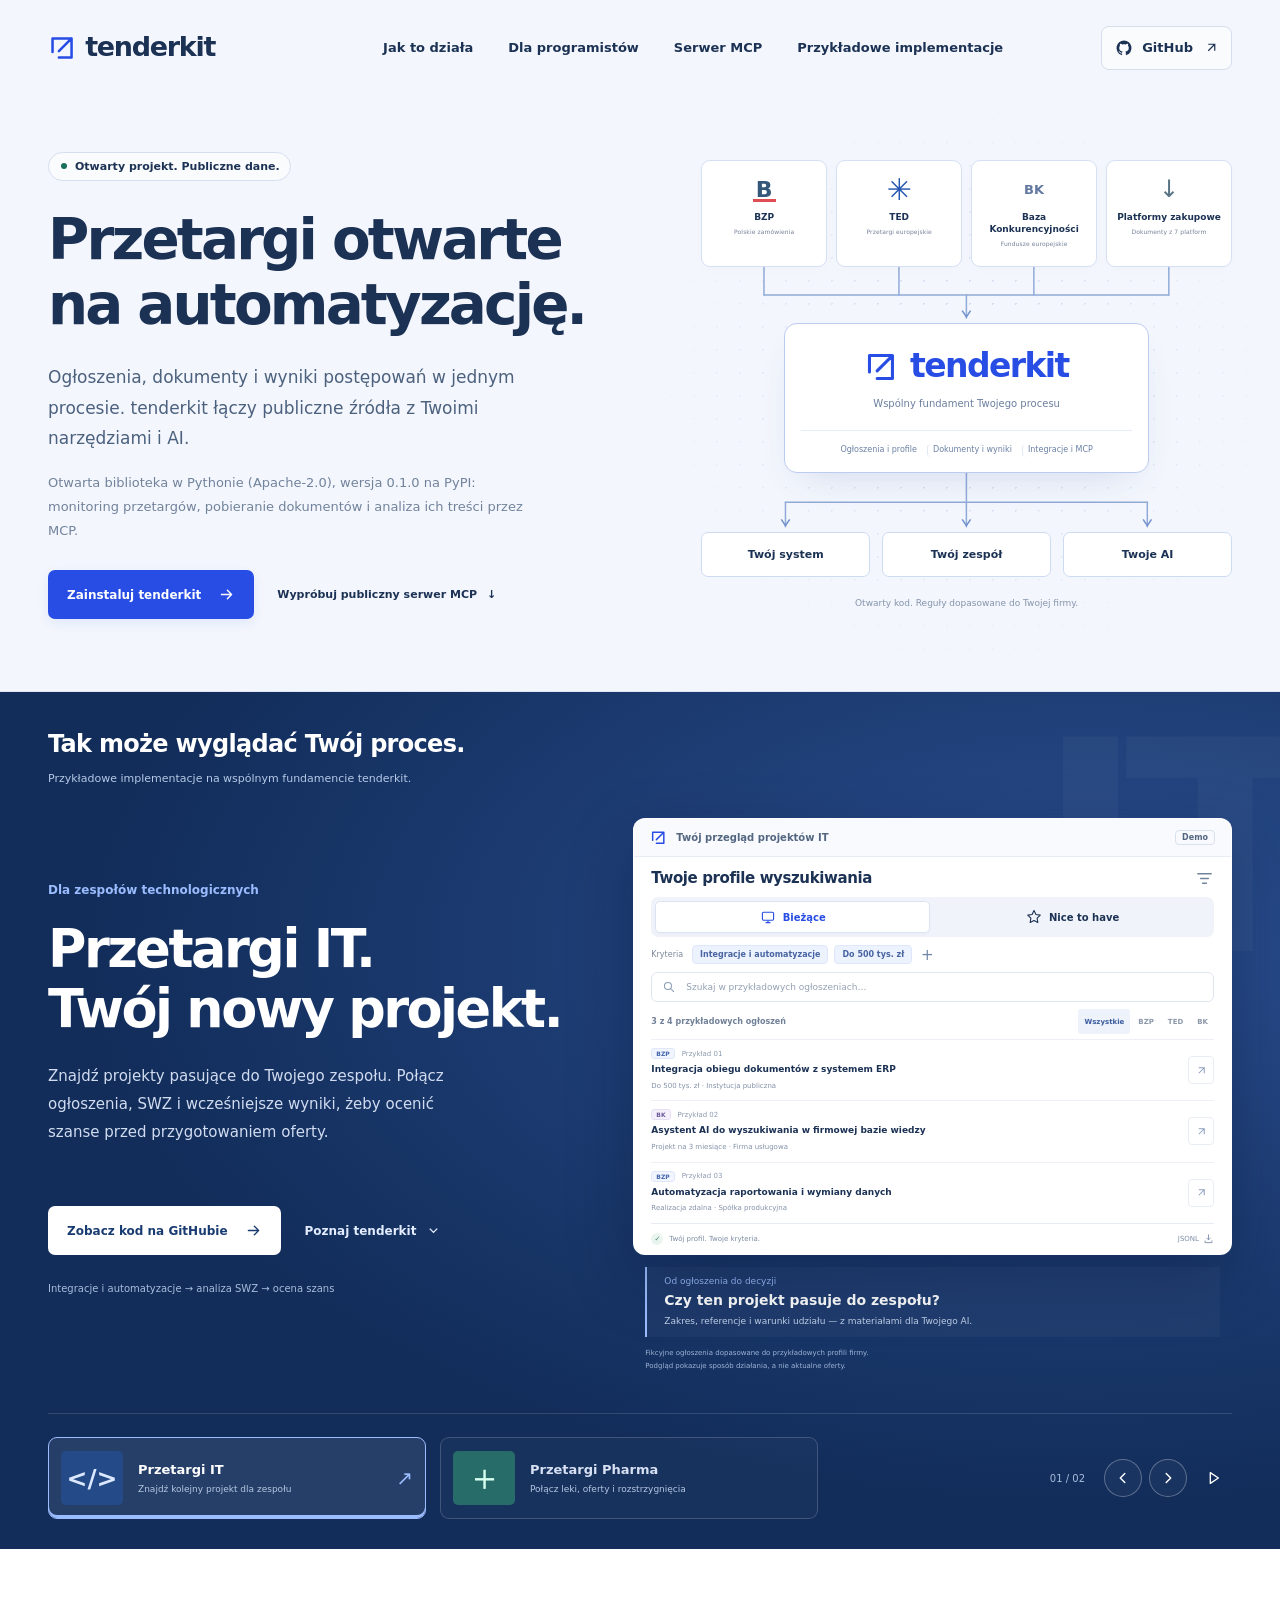
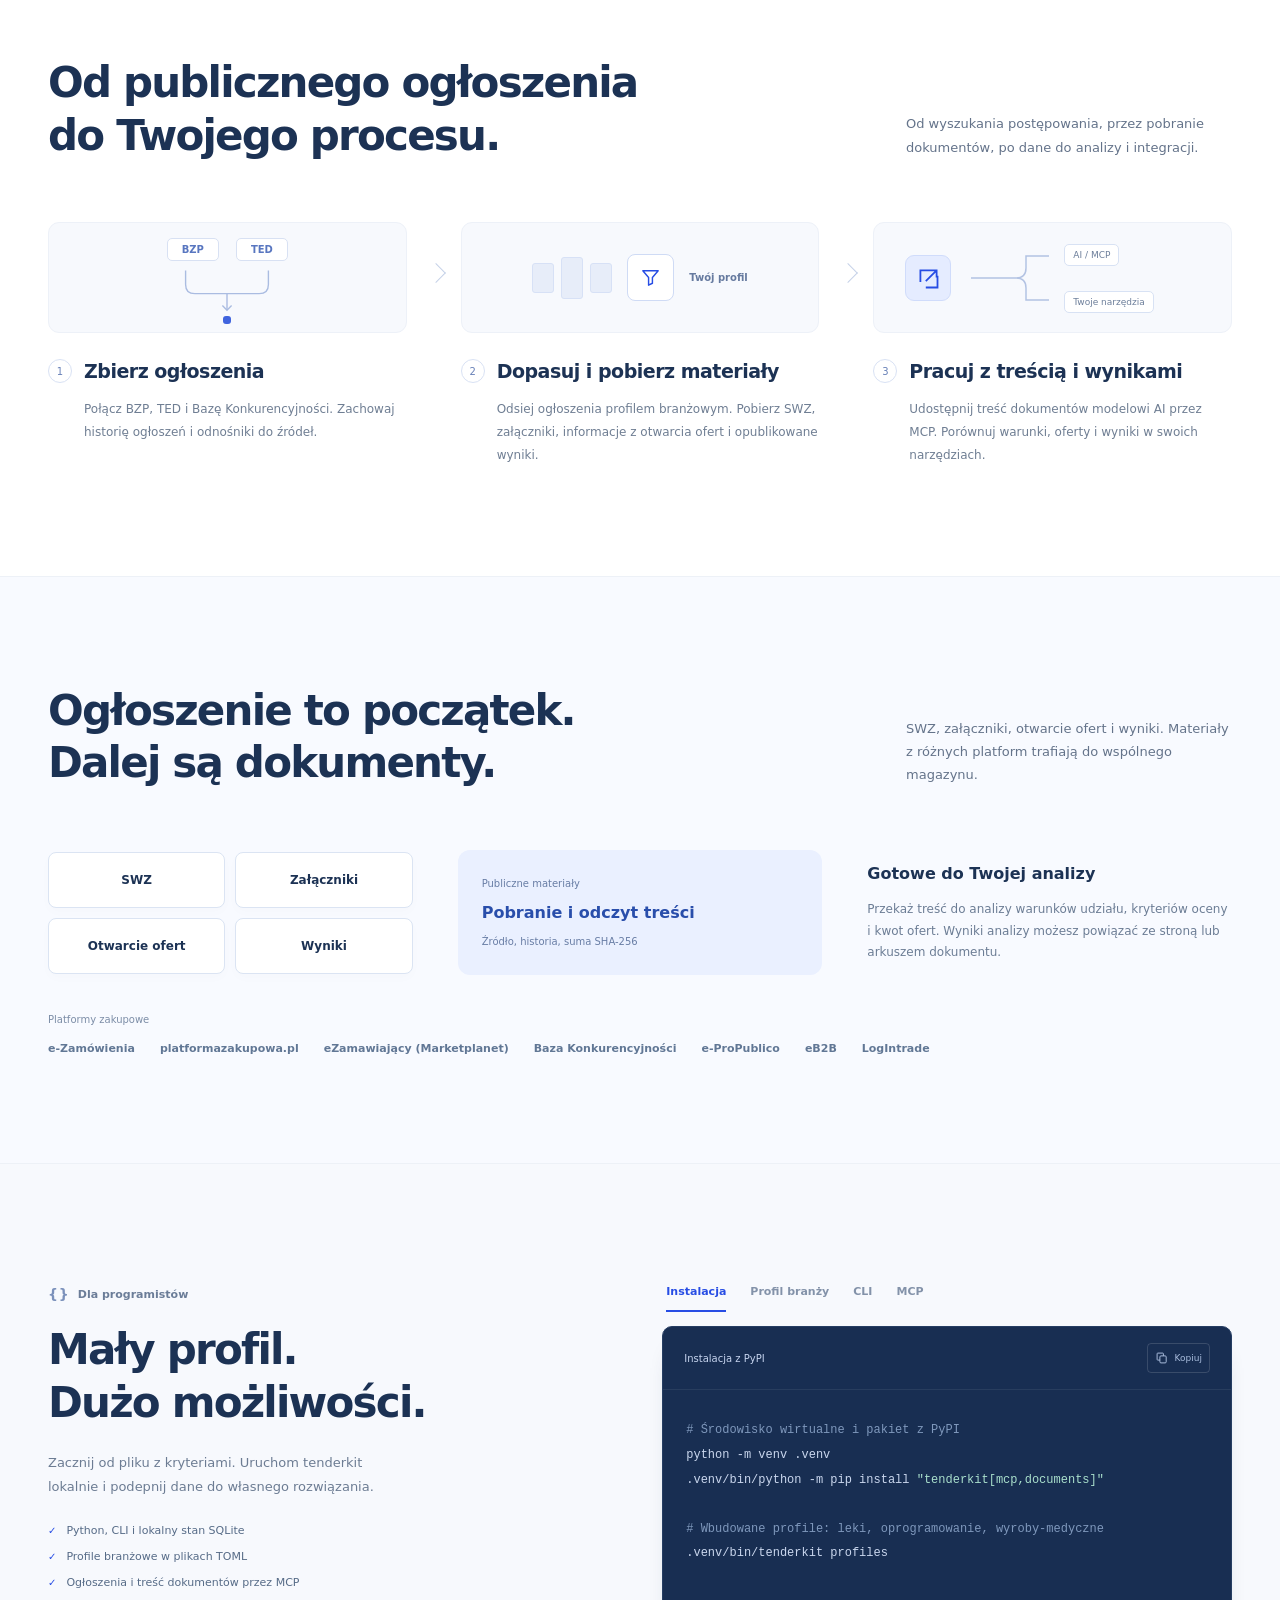
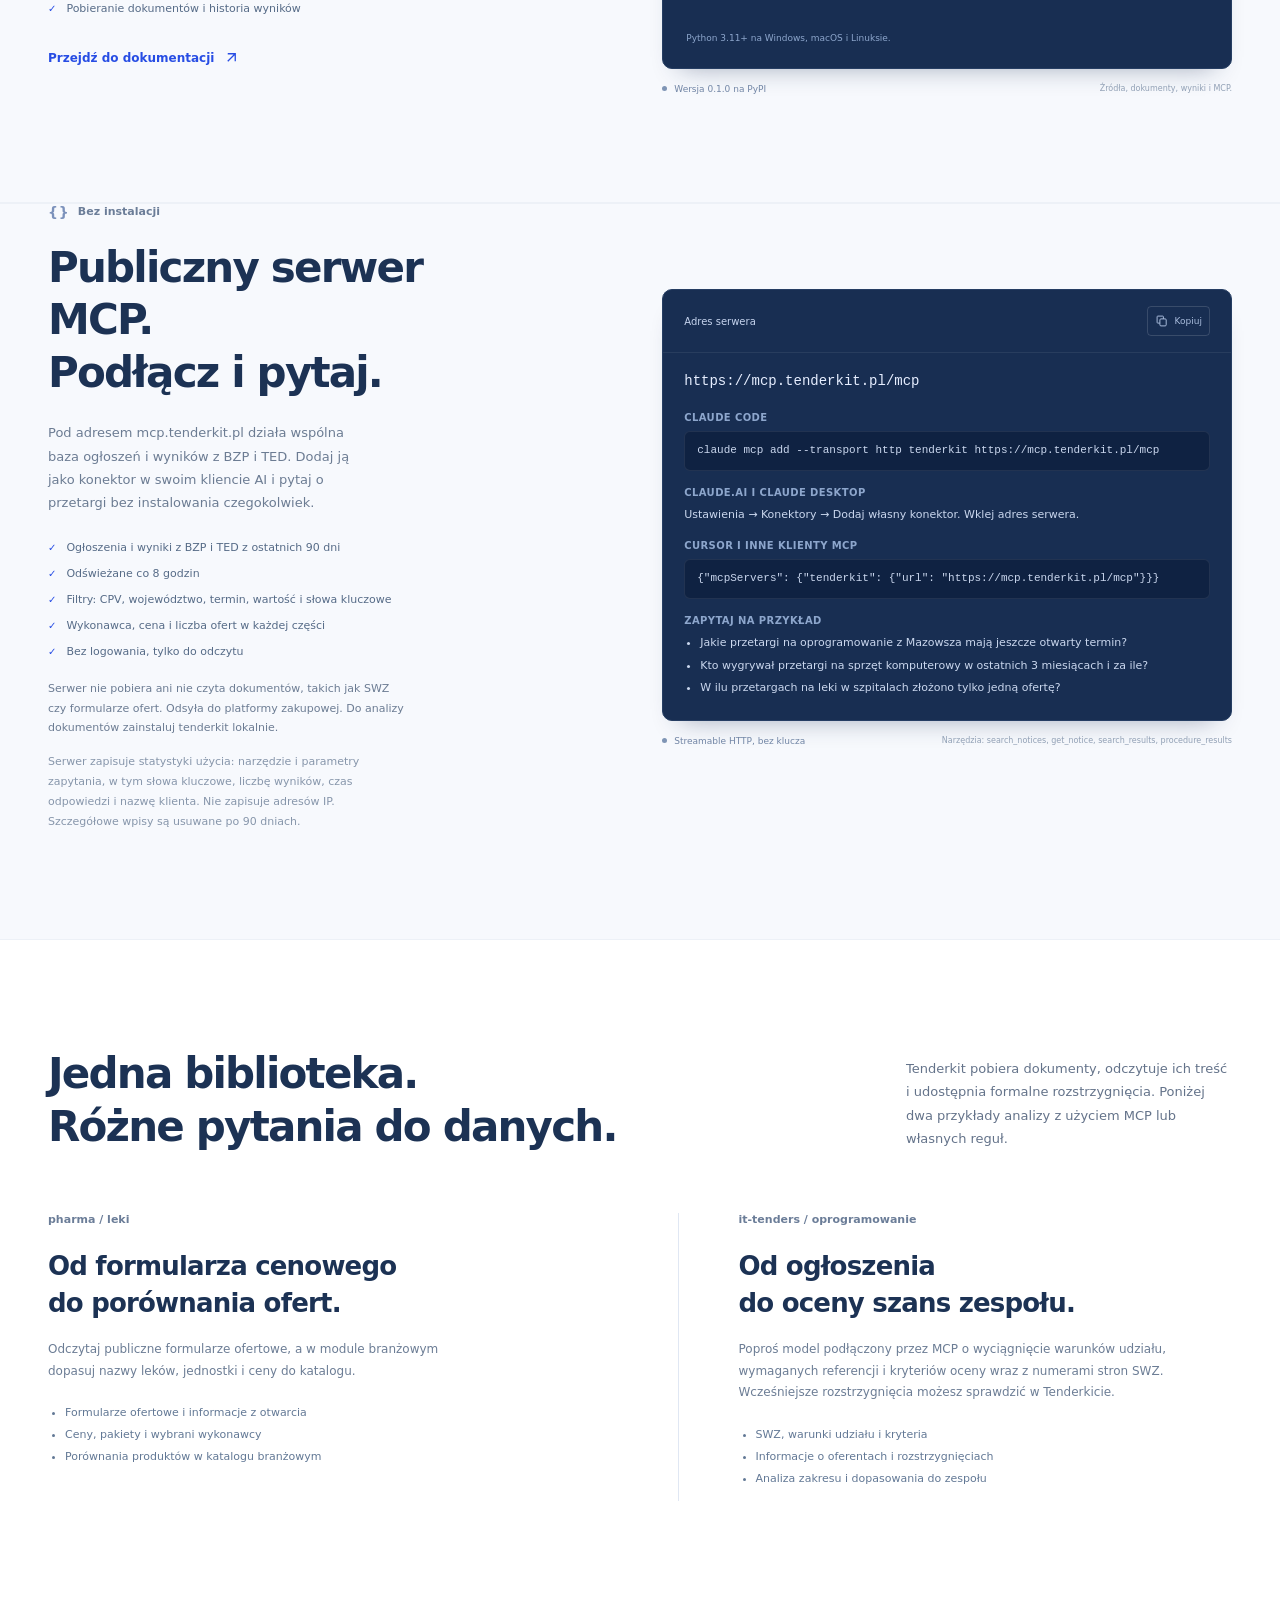
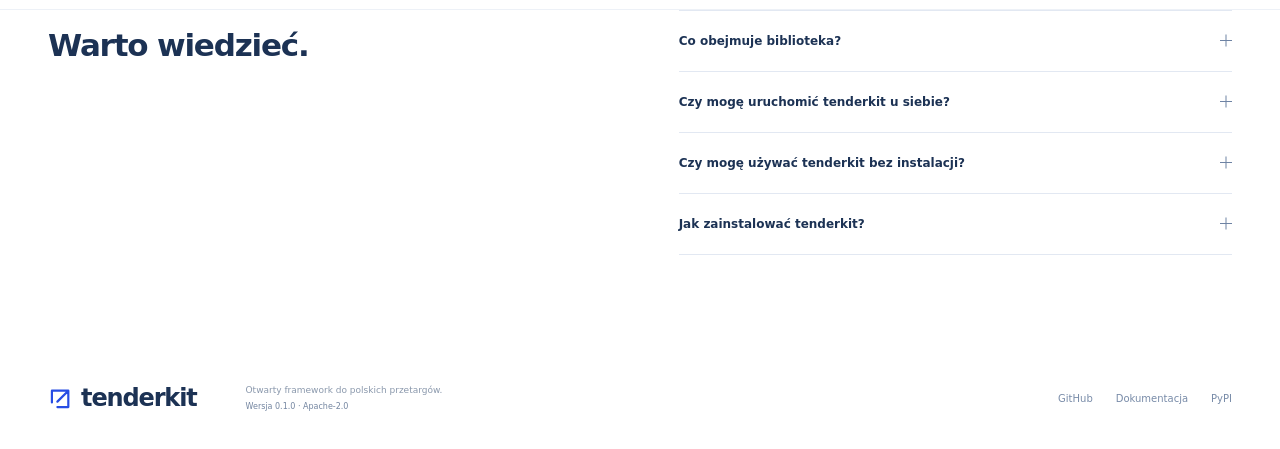
==== commit d079dfda: "Present the public MCP server on the landing page A new "Bez instalacji" section introduces mcp.tend" ====
--- a/site/index.html
+++ b/site/index.html
@@ -11,7 +11,7 @@
   <meta property="og:locale" content="pl_PL">
   <meta property="og:site_name" content="tenderkit">
   <meta property="og:title" content="tenderkit — przetargi otwarte na automatyzację">
-  <meta property="og:description" content="Ogłoszenia, dokumenty i wyniki przetargów z BZP, TED i Bazy Konkurencyjności dla Twoich narzędzi i AI. Otwarta biblioteka w Pythonie z CLI i serwerem MCP.">
+  <meta property="og:description" content="Ogłoszenia, dokumenty i wyniki przetargów z BZP, TED i Bazy Konkurencyjności dla Twoich narzędzi i AI. Otwarta biblioteka w Pythonie z CLI i serwerem MCP oraz publiczny serwer MCP bez instalacji.">
   <meta property="og:url" content="https://tenderkit.pl/">
   <meta property="og:image" content="https://tenderkit.pl/assets/og-image.png">
   <meta property="og:image:width" content="1200">
@@ -33,6 +33,7 @@
       <nav aria-label="Nawigacja główna">
         <a href="#jak-to-dziala">Jak to działa</a>
         <a href="#dla-programistow">Dla programistów</a>
+        <a href="#mcp">Serwer MCP</a>
         <a href="#przyklady">Przykładowe implementacje</a>
       </nav>
       <a class="github-link" href="https://github.com/pjagielski/tenderkit" target="_blank" rel="noopener noreferrer">
@@ -53,7 +54,7 @@
           <p class="product-intro-offer">Otwarta biblioteka w Pythonie (Apache-2.0), wersja 0.1.0 na PyPI: monitoring przetargów, pobieranie dokumentów i analiza ich treści przez MCP.</p>
           <div class="hero-actions">
             <a class="button button-primary" href="#dla-programistow">Zainstaluj tenderkit<svg viewBox="0 0 20 20" fill="none" aria-hidden="true"><path d="M4 10h12m-5-5 5 5-5 5" stroke="currentColor" stroke-width="1.6" stroke-linecap="round" stroke-linejoin="round"/></svg></a>
-            <a class="text-link" href="#przyklady">Zobacz przykładowe implementacje <span aria-hidden="true">↓</span></a>
+            <a class="text-link" href="#mcp">Wypróbuj publiczny serwer MCP <span aria-hidden="true">↓</span></a>
           </div>
         </div>
         <div class="product-map" aria-label="tenderkit łączy publiczne źródła, dokumenty i wyniki z narzędziami firmy oraz AI">
@@ -146,6 +147,25 @@
       </div>
     </section>
 
+    <section class="developer-section mcp-section section-space" id="mcp">
+      <div class="container developer-layout">
+        <div class="developer-copy"><span class="section-label"><span class="tiny-bracket" aria-hidden="true">{ }</span>Bez instalacji</span><h2>Publiczny serwer MCP.<br>Podłącz i pytaj.</h2><p>Pod adresem mcp.tenderkit.pl działa wspólna baza ogłoszeń i wyników z BZP i TED. Dodaj ją jako konektor w swoim kliencie AI i pytaj o przetargi bez instalowania czegokolwiek.</p><ul class="capability-list"><li><span>✓</span>Ogłoszenia i wyniki z BZP i TED z ostatnich 90 dni</li><li><span>✓</span>Odświeżane co 8 godzin</li><li><span>✓</span>Filtry: CPV, województwo, termin, wartość i słowa kluczowe</li><li><span>✓</span>Wykonawca, cena i liczba ofert w każdej części</li><li><span>✓</span>Bez logowania, tylko do odczytu</li></ul><p class="mcp-limits">Serwer nie pobiera ani nie czyta dokumentów, takich jak SWZ czy formularze ofert. Odsyła do platformy zakupowej. Do analizy dokumentów zainstaluj tenderkit lokalnie.</p><p class="mcp-privacy">Serwer zapisuje statystyki użycia: narzędzie i parametry zapytania, w tym słowa kluczowe, liczbę wyników, czas odpowiedzi i nazwę klienta. Nie zapisuje adresów IP. Szczegółowe wpisy są usuwane po 90 dniach.</p></div>
+        <div class="code-example">
+          <div class="code-content mcp-connect">
+            <div class="code-file"><span>Adres serwera</span><button type="button" data-copy="https://mcp.tenderkit.pl/mcp" aria-label="Skopiuj adres serwera MCP"><svg viewBox="0 0 20 20" fill="none" aria-hidden="true"><rect x="7" y="7" width="9" height="10" rx="1.5" stroke="currentColor" stroke-width="1.4"/><path d="M12 7V4a1 1 0 0 0-1-1H4a1 1 0 0 0-1 1v8a1 1 0 0 0 1 1h3" stroke="currentColor" stroke-width="1.4"/></svg><span>Kopiuj</span></button></div>
+            <p class="mcp-url"><code>https://mcp.tenderkit.pl/mcp</code></p>
+            <div class="mcp-clients">
+              <div class="mcp-client"><h3>Claude Code</h3><pre tabindex="0"><code>claude mcp add --transport http tenderkit https://mcp.tenderkit.pl/mcp</code></pre></div>
+              <div class="mcp-client"><h3>claude.ai i Claude Desktop</h3><p>Ustawienia → Konektory → Dodaj własny konektor. Wklej adres serwera.</p></div>
+              <div class="mcp-client"><h3>Cursor i inne klienty MCP</h3><pre tabindex="0"><code>{"mcpServers": {"tenderkit": {"url": "https://mcp.tenderkit.pl/mcp"}}}</code></pre></div>
+              <div class="mcp-client"><h3>Zapytaj na przykład</h3><ul class="mcp-questions"><li>Jakie przetargi na oprogramowanie z Mazowsza mają jeszcze otwarty termin?</li><li>Kto wygrywał przetargi na sprzęt komputerowy w ostatnich 3 miesiącach i za ile?</li><li>W ilu przetargach na leki w szpitalach złożono tylko jedną ofertę?</li></ul></div>
+            </div>
+          </div>
+          <div class="code-note"><span class="status-dot"></span>Streamable HTTP, bez klucza<span>Narzędzia: search_notices, get_notice, search_results, procedure_results</span></div>
+        </div>
+      </div>
+    </section>
+
     <section class="usecases-section section-space" id="zastosowania"><div class="container"><div class="section-intro"><h2>Jedna biblioteka.<br>Różne pytania do danych.</h2><p>Tenderkit pobiera dokumenty, odczytuje ich treść i udostępnia formalne rozstrzygnięcia. Poniżej dwa przykłady analizy z użyciem MCP lub własnych reguł.</p></div><div class="usecases-grid"><article><span class="section-label">pharma / leki</span><h3>Od formularza cenowego<br>do porównania ofert.</h3><p>Odczytaj publiczne formularze ofertowe, a w module branżowym dopasuj nazwy leków, jednostki i ceny do katalogu.</p><ul><li>Formularze ofertowe i informacje z otwarcia</li><li>Ceny, pakiety i wybrani wykonawcy</li><li>Porównania produktów w katalogu branżowym</li></ul></article><article><span class="section-label">it-tenders / oprogramowanie</span><h3>Od ogłoszenia<br>do oceny szans zespołu.</h3><p>Poproś model podłączony przez MCP o wyciągnięcie warunków udziału, wymaganych referencji i kryteriów oceny wraz z numerami stron SWZ. Wcześniejsze rozstrzygnięcia możesz sprawdzić w Tenderkicie.</p><ul><li>SWZ, warunki udziału i kryteria</li><li>Informacje o oferentach i rozstrzygnięciach</li><li>Analiza zakresu i dopasowania do zespołu</li></ul></article></div></div></section>
 
 
@@ -153,6 +173,7 @@
       <div class="container faq-layout"><h2>Warto wiedzieć.</h2><div class="faq-list">
         <details><summary>Co obejmuje biblioteka?<span aria-hidden="true"></span></summary><p>Ogłoszenia z BZP, TED i Bazy Konkurencyjności, profile branżowe, pobieranie publicznych dokumentów z siedmiu platform zakupowych, odczyt ich treści oraz formalne wyniki: wykonawca, cena i liczba ofert w każdej części. Dalej możesz analizować warunki udziału i informacje z otwarcia. Dostępność konkretnych dokumentów zależy od tego, co opublikuje zamawiający.</p></details>
         <details><summary>Czy mogę uruchomić tenderkit u siebie?<span aria-hidden="true"></span></summary><p>Tak. Bibliotekę uruchamiasz we własnym środowisku. Ogłoszenia i dokumenty pozostają w Twoim magazynie. Możesz korzystać z CLI, własnego kodu w Pythonie lub podłączyć model AI przez MCP.</p></details>
+        <details><summary>Czy mogę używać tenderkit bez instalacji?<span aria-hidden="true"></span></summary><p>Tak, przez publiczny serwer MCP pod adresem <code>https://mcp.tenderkit.pl/mcp</code>. Podłączasz go jako konektor w Claude, Cursorze lub innym kliencie MCP i pytasz o ogłoszenia oraz wyniki z BZP i TED z ostatnich 90 dni. Serwer działa tylko do odczytu i nie pobiera dokumentów. Do pracy na dokumentach, dłuższej historii i własnych profili zainstaluj bibliotekę.</p></details>
         <details><summary>Jak zainstalować tenderkit?<span aria-hidden="true"></span></summary><p><code>pip install "tenderkit[mcp,documents]"</code> w środowisku wirtualnym, z Pythonem 3.11 lub nowszym. Dodatek <code>mcp</code> uruchamia serwer MCP, a <code>documents</code> czyta PDF i stare arkusze XLS. Pliki DOC czyta <code>antiword</code> albo LibreOffice. Szczegóły, także dla Debiana i Ubuntu, są w <a href="https://github.com/pjagielski/tenderkit#readme" target="_blank" rel="noopener noreferrer">README</a>.</p></details>
       </div></div>
     </section>
--- a/site/styles.css
+++ b/site/styles.css
@@ -223,3 +223,14 @@
 
 @media(max-width:1100px){.site-header nav{margin-left:0;gap:20px;font-size:12px}}
 @media(max-width:960px){.site-header nav{display:none}}
+.mcp-section{padding-top:0}
+.mcp-section .developer-copy>p.mcp-limits,.mcp-section .developer-copy>p.mcp-privacy{margin-top:14px;font-size:11px;max-width:360px}
+.mcp-section .developer-copy>p.mcp-privacy{color:#8796ab}
+.mcp-connect .mcp-url{padding:16px 21px 4px;margin:0;color:#e6eeff;font-size:14px;overflow-wrap:anywhere}
+.mcp-connect .mcp-url code{font-family:"Consolas","SFMono-Regular",monospace}
+.mcp-clients{display:grid;gap:14px;padding:12px 21px 22px}
+.mcp-client h3{margin:0 0 6px;font-size:10px;font-weight:700;letter-spacing:.04em;text-transform:uppercase;color:#8da6cc}
+.mcp-client p,.mcp-questions{margin:0;color:#cad7ee;font-size:11px;line-height:1.7}
+.mcp-connect .mcp-client pre{min-height:0;padding:10px 12px;border:1px solid #ffffff14;border-radius:6px;background:#0f2242;font-size:11px;line-height:1.6;white-space:pre-wrap;overflow-wrap:anywhere}
+.mcp-questions{padding-left:16px;display:grid;gap:4px}
+@media(max-width:660px){.mcp-connect .mcp-url{font-size:12px;padding-inline:14px}.mcp-clients{padding-inline:14px}.mcp-connect .mcp-client pre{font-size:10px}}
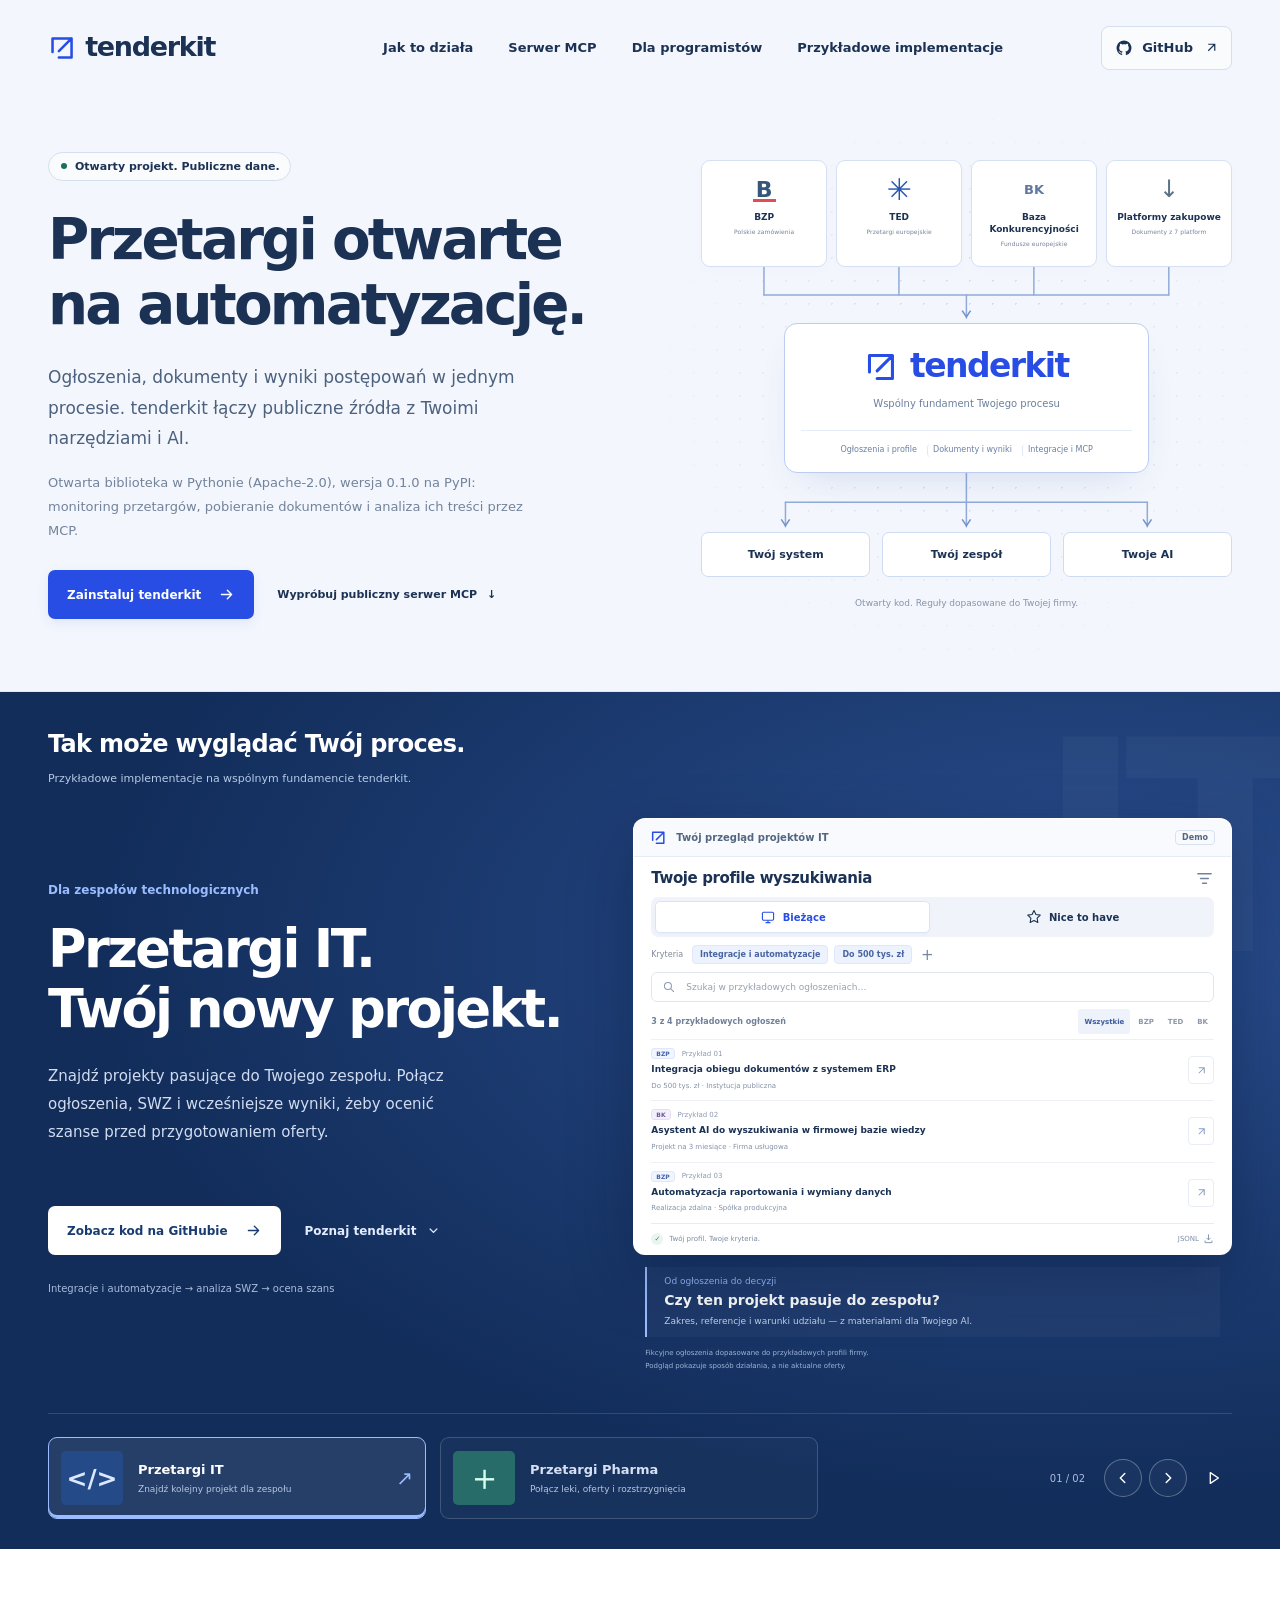
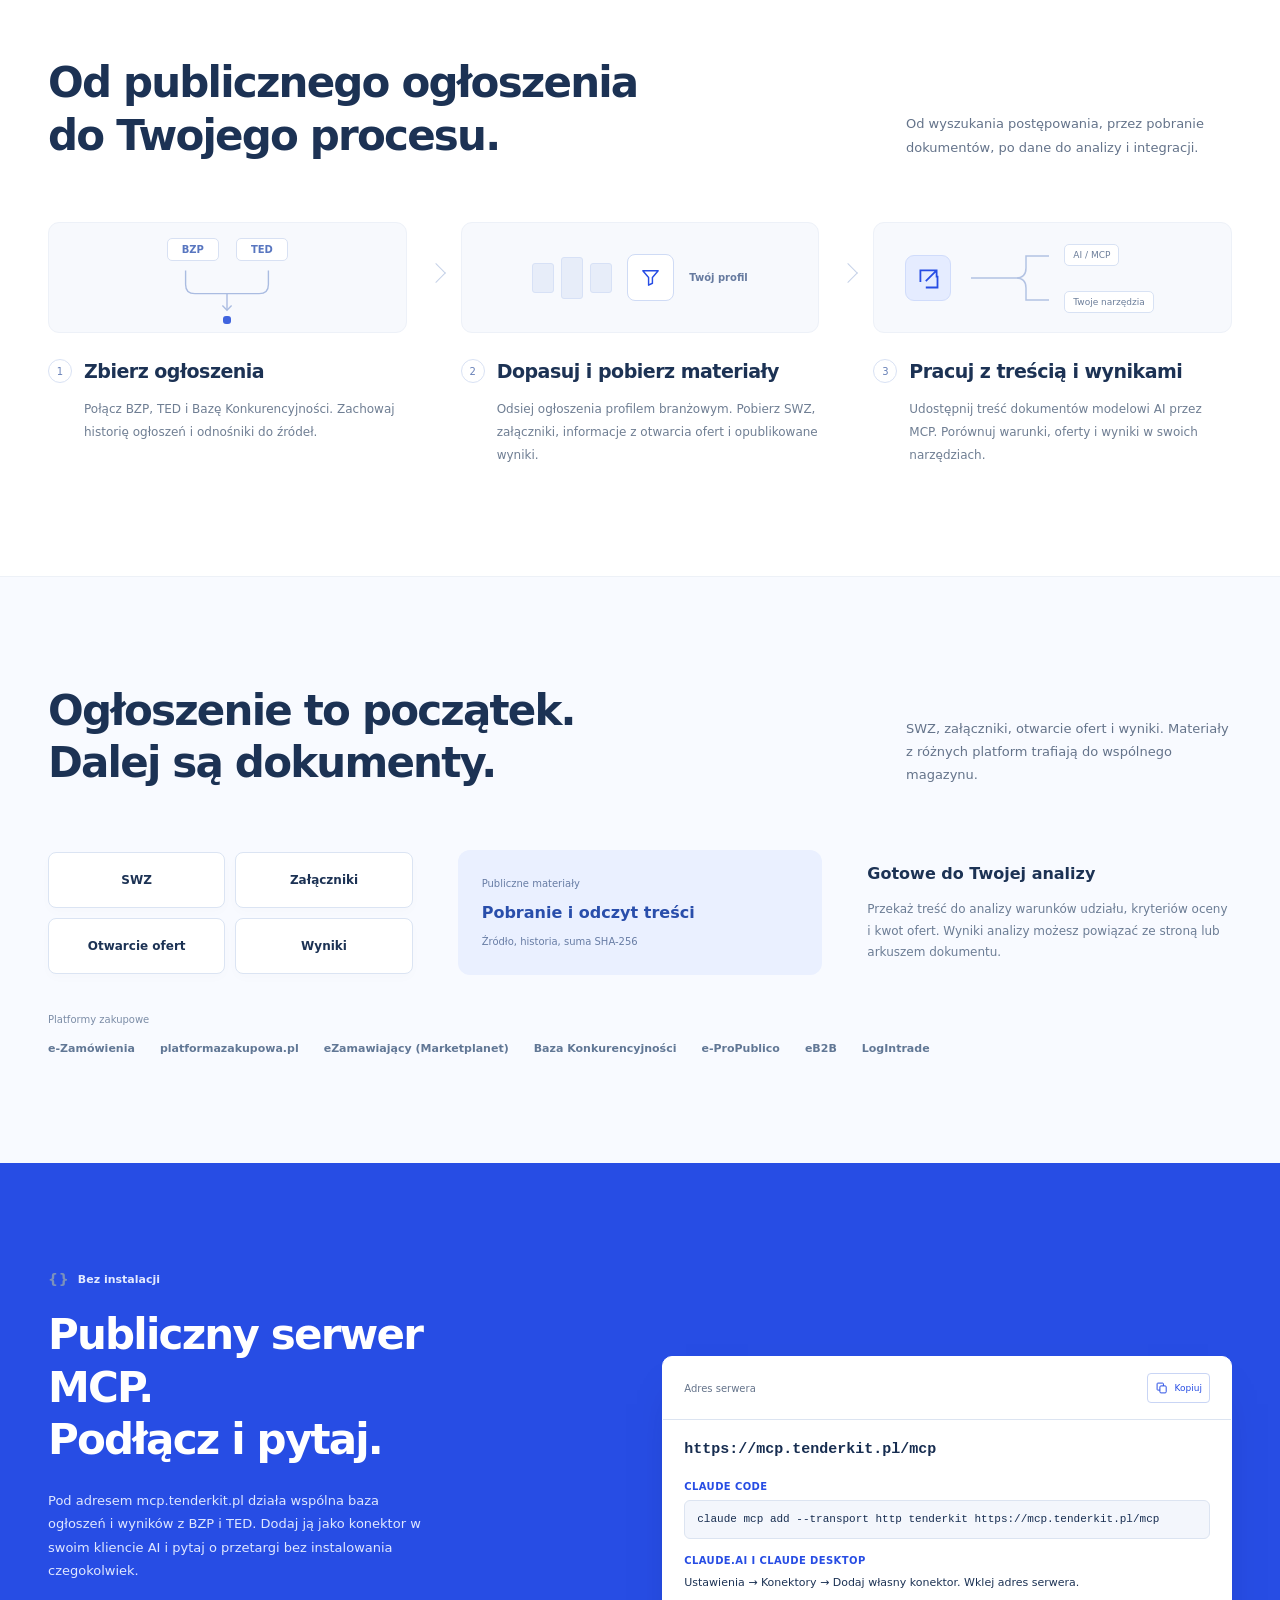
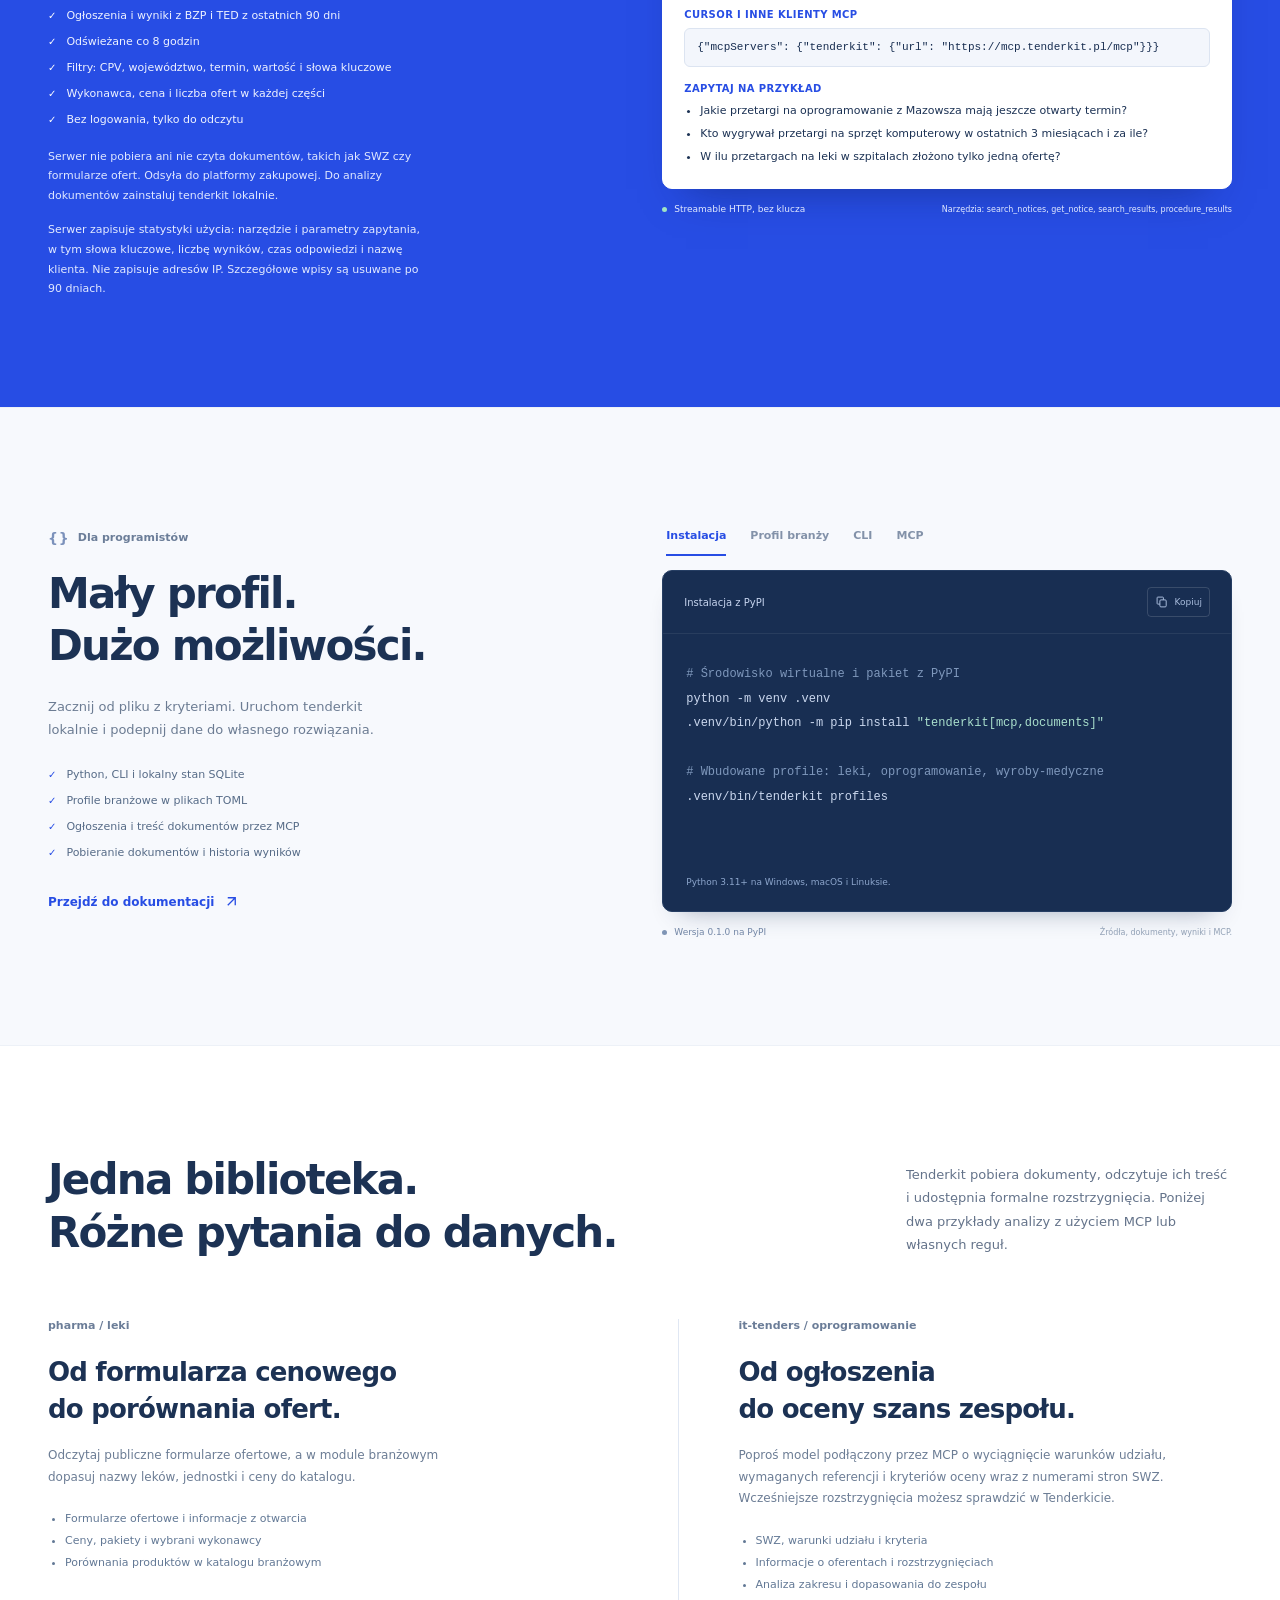
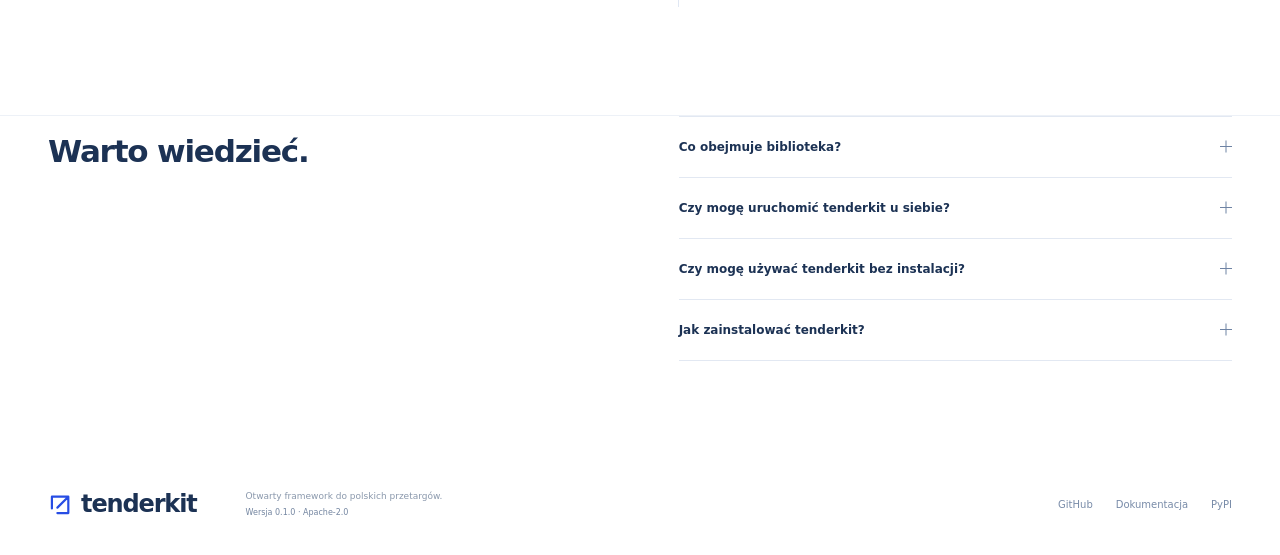
==== commit ac518b97: "Put the public MCP section first, on a blue band The public server now comes before the developer se" ====
--- a/site/index.html
+++ b/site/index.html
@@ -32,8 +32,8 @@
       </a>
       <nav aria-label="Nawigacja główna">
         <a href="#jak-to-dziala">Jak to działa</a>
+        <a href="#mcp">Serwer MCP</a>
         <a href="#dla-programistow">Dla programistów</a>
-        <a href="#mcp">Serwer MCP</a>
         <a href="#przyklady">Przykładowe implementacje</a>
       </nav>
       <a class="github-link" href="https://github.com/pjagielski/tenderkit" target="_blank" rel="noopener noreferrer">
@@ -136,18 +136,7 @@
       </div>
     </section>
 
-    <section class="developer-section section-space" id="dla-programistow">
-      <div class="container developer-layout">
-        <div class="developer-copy"><span class="section-label"><span class="tiny-bracket" aria-hidden="true">{ }</span>Dla programistów</span><h2>Mały profil.<br>Dużo możliwości.</h2><p>Zacznij od pliku z kryteriami. Uruchom tenderkit lokalnie i podepnij dane do własnego rozwiązania.</p><ul class="capability-list"><li><span>✓</span>Python, CLI i lokalny stan SQLite</li><li><span>✓</span>Profile branżowe w plikach TOML</li><li><span>✓</span>Ogłoszenia i treść dokumentów przez MCP</li><li><span>✓</span>Pobieranie dokumentów i historia wyników</li></ul><a class="text-link" href="https://github.com/pjagielski/tenderkit#readme" target="_blank" rel="noopener noreferrer">Przejdź do dokumentacji<svg viewBox="0 0 16 16" fill="none" aria-hidden="true"><path d="M4 12 12 4M4 4h8v8" stroke="currentColor" stroke-width="1.4"/></svg></a></div>
-        <div class="code-example">
-          <div class="code-tabs" role="tablist" aria-label="Przykłady użycia"><button type="button" role="tab" aria-selected="true" aria-controls="code-panel" id="code-install" data-code="install">Instalacja</button><button type="button" role="tab" aria-selected="false" aria-controls="code-panel" id="code-profile" data-code="profile" tabindex="-1">Profil branży</button><button type="button" role="tab" aria-selected="false" aria-controls="code-panel" id="code-cli" data-code="cli" tabindex="-1">CLI</button><button type="button" role="tab" aria-selected="false" aria-controls="code-panel" id="code-mcp" data-code="mcp" tabindex="-1">MCP</button></div>
-          <div class="code-content" id="code-panel" role="tabpanel" aria-labelledby="code-install"><div class="code-file"><span id="code-filename">Instalacja z PyPI</span><button id="copy-code" type="button" aria-label="Skopiuj przykład kodu"><svg viewBox="0 0 20 20" fill="none" aria-hidden="true"><rect x="7" y="7" width="9" height="10" rx="1.5" stroke="currentColor" stroke-width="1.4"/><path d="M12 7V4a1 1 0 0 0-1-1H4a1 1 0 0 0-1 1v8a1 1 0 0 0 1 1h3" stroke="currentColor" stroke-width="1.4"/></svg><span>Kopiuj</span></button></div><pre tabindex="0" aria-label="Przykład konfiguracji"><code id="code-text"></code></pre><p id="code-explanation">Python 3.11+ na Windows, macOS i Linuksie.</p></div>
-          <div class="code-note"><span class="status-dot"></span>Wersja 0.1.0 na PyPI<span>Źródła, dokumenty, wyniki i MCP.</span></div>
-        </div>
-      </div>
-    </section>
-
-    <section class="developer-section mcp-section section-space" id="mcp">
+    <section class="mcp-section section-space" id="mcp">
       <div class="container developer-layout">
         <div class="developer-copy"><span class="section-label"><span class="tiny-bracket" aria-hidden="true">{ }</span>Bez instalacji</span><h2>Publiczny serwer MCP.<br>Podłącz i pytaj.</h2><p>Pod adresem mcp.tenderkit.pl działa wspólna baza ogłoszeń i wyników z BZP i TED. Dodaj ją jako konektor w swoim kliencie AI i pytaj o przetargi bez instalowania czegokolwiek.</p><ul class="capability-list"><li><span>✓</span>Ogłoszenia i wyniki z BZP i TED z ostatnich 90 dni</li><li><span>✓</span>Odświeżane co 8 godzin</li><li><span>✓</span>Filtry: CPV, województwo, termin, wartość i słowa kluczowe</li><li><span>✓</span>Wykonawca, cena i liczba ofert w każdej części</li><li><span>✓</span>Bez logowania, tylko do odczytu</li></ul><p class="mcp-limits">Serwer nie pobiera ani nie czyta dokumentów, takich jak SWZ czy formularze ofert. Odsyła do platformy zakupowej. Do analizy dokumentów zainstaluj tenderkit lokalnie.</p><p class="mcp-privacy">Serwer zapisuje statystyki użycia: narzędzie i parametry zapytania, w tym słowa kluczowe, liczbę wyników, czas odpowiedzi i nazwę klienta. Nie zapisuje adresów IP. Szczegółowe wpisy są usuwane po 90 dniach.</p></div>
         <div class="code-example">
@@ -162,6 +151,17 @@
             </div>
           </div>
           <div class="code-note"><span class="status-dot"></span>Streamable HTTP, bez klucza<span>Narzędzia: search_notices, get_notice, search_results, procedure_results</span></div>
+        </div>
+      </div>
+    </section>
+
+    <section class="developer-section section-space" id="dla-programistow">
+      <div class="container developer-layout">
+        <div class="developer-copy"><span class="section-label"><span class="tiny-bracket" aria-hidden="true">{ }</span>Dla programistów</span><h2>Mały profil.<br>Dużo możliwości.</h2><p>Zacznij od pliku z kryteriami. Uruchom tenderkit lokalnie i podepnij dane do własnego rozwiązania.</p><ul class="capability-list"><li><span>✓</span>Python, CLI i lokalny stan SQLite</li><li><span>✓</span>Profile branżowe w plikach TOML</li><li><span>✓</span>Ogłoszenia i treść dokumentów przez MCP</li><li><span>✓</span>Pobieranie dokumentów i historia wyników</li></ul><a class="text-link" href="https://github.com/pjagielski/tenderkit#readme" target="_blank" rel="noopener noreferrer">Przejdź do dokumentacji<svg viewBox="0 0 16 16" fill="none" aria-hidden="true"><path d="M4 12 12 4M4 4h8v8" stroke="currentColor" stroke-width="1.4"/></svg></a></div>
+        <div class="code-example">
+          <div class="code-tabs" role="tablist" aria-label="Przykłady użycia"><button type="button" role="tab" aria-selected="true" aria-controls="code-panel" id="code-install" data-code="install">Instalacja</button><button type="button" role="tab" aria-selected="false" aria-controls="code-panel" id="code-profile" data-code="profile" tabindex="-1">Profil branży</button><button type="button" role="tab" aria-selected="false" aria-controls="code-panel" id="code-cli" data-code="cli" tabindex="-1">CLI</button><button type="button" role="tab" aria-selected="false" aria-controls="code-panel" id="code-mcp" data-code="mcp" tabindex="-1">MCP</button></div>
+          <div class="code-content" id="code-panel" role="tabpanel" aria-labelledby="code-install"><div class="code-file"><span id="code-filename">Instalacja z PyPI</span><button id="copy-code" type="button" aria-label="Skopiuj przykład kodu"><svg viewBox="0 0 20 20" fill="none" aria-hidden="true"><rect x="7" y="7" width="9" height="10" rx="1.5" stroke="currentColor" stroke-width="1.4"/><path d="M12 7V4a1 1 0 0 0-1-1H4a1 1 0 0 0-1 1v8a1 1 0 0 0 1 1h3" stroke="currentColor" stroke-width="1.4"/></svg><span>Kopiuj</span></button></div><pre tabindex="0" aria-label="Przykład konfiguracji"><code id="code-text"></code></pre><p id="code-explanation">Python 3.11+ na Windows, macOS i Linuksie.</p></div>
+          <div class="code-note"><span class="status-dot"></span>Wersja 0.1.0 na PyPI<span>Źródła, dokumenty, wyniki i MCP.</span></div>
         </div>
       </div>
     </section>
--- a/site/styles.css
+++ b/site/styles.css
@@ -223,14 +223,28 @@
 
 @media(max-width:1100px){.site-header nav{margin-left:0;gap:20px;font-size:12px}}
 @media(max-width:960px){.site-header nav{display:none}}
-.mcp-section{padding-top:0}
-.mcp-section .developer-copy>p.mcp-limits,.mcp-section .developer-copy>p.mcp-privacy{margin-top:14px;font-size:11px;max-width:360px}
-.mcp-section .developer-copy>p.mcp-privacy{color:#8796ab}
-.mcp-connect .mcp-url{padding:16px 21px 4px;margin:0;color:#e6eeff;font-size:14px;overflow-wrap:anywhere}
+/* Public MCP server: a blue band with a white connection card, set apart from the pale developer section. */
+.mcp-section{background:var(--blue);color:#fff}
+.mcp-section .section-label{color:#e3eaff}
+.mcp-section .developer-copy h2{color:#fff}
+.mcp-section .developer-copy>p{color:#dfe7ff;max-width:380px}
+.mcp-section .developer-copy>p.mcp-limits,.mcp-section .developer-copy>p.mcp-privacy{margin-top:14px;font-size:11px}
+.mcp-section .developer-copy>p.mcp-privacy{color:#e3eaff}
+.mcp-section .capability-list{color:#eef2ff}
+.mcp-section .capability-list li>span{color:#fff}
+.mcp-section .mcp-connect{background:#fff;border-color:#fff;box-shadow:0 24px 40px -24px #0b1d5c80}
+.mcp-section .mcp-connect .code-file{color:var(--muted);border-bottom-color:var(--line)}
+.mcp-section .mcp-connect .code-file button{color:var(--blue);border-color:#c9d5f5}
+.mcp-section .mcp-connect .code-file button:hover{background:var(--pale)}
+.mcp-connect .mcp-url{padding:16px 21px 4px;margin:0;color:var(--navy);font-size:15px;font-weight:700;overflow-wrap:anywhere}
 .mcp-connect .mcp-url code{font-family:"Consolas","SFMono-Regular",monospace}
 .mcp-clients{display:grid;gap:14px;padding:12px 21px 22px}
-.mcp-client h3{margin:0 0 6px;font-size:10px;font-weight:700;letter-spacing:.04em;text-transform:uppercase;color:#8da6cc}
-.mcp-client p,.mcp-questions{margin:0;color:#cad7ee;font-size:11px;line-height:1.7}
-.mcp-connect .mcp-client pre{min-height:0;padding:10px 12px;border:1px solid #ffffff14;border-radius:6px;background:#0f2242;font-size:11px;line-height:1.6;white-space:pre-wrap;overflow-wrap:anywhere}
+.mcp-client h3{margin:0 0 6px;font-size:10px;font-weight:700;letter-spacing:.04em;text-transform:uppercase;color:var(--blue)}
+.mcp-client p,.mcp-questions{margin:0;color:var(--ink);font-size:11px;line-height:1.7}
+.mcp-connect .mcp-client pre{min-height:0;padding:10px 12px;border:1px solid var(--line);border-radius:6px;background:var(--ice);color:var(--navy);font-size:11px;line-height:1.6;white-space:pre-wrap;overflow-wrap:anywhere}
 .mcp-questions{padding-left:16px;display:grid;gap:4px}
+.mcp-section .code-note{color:#e3eaff}
+.mcp-section .code-note .status-dot{background:#9fe3c4}
+.mcp-section .code-note>span:last-child{color:#e3eaff}
+.mcp-section a:focus-visible,.mcp-section button:focus-visible{outline:2px solid #fff;outline-offset:2px}
 @media(max-width:660px){.mcp-connect .mcp-url{font-size:12px;padding-inline:14px}.mcp-clients{padding-inline:14px}.mcp-connect .mcp-client pre{font-size:10px}}
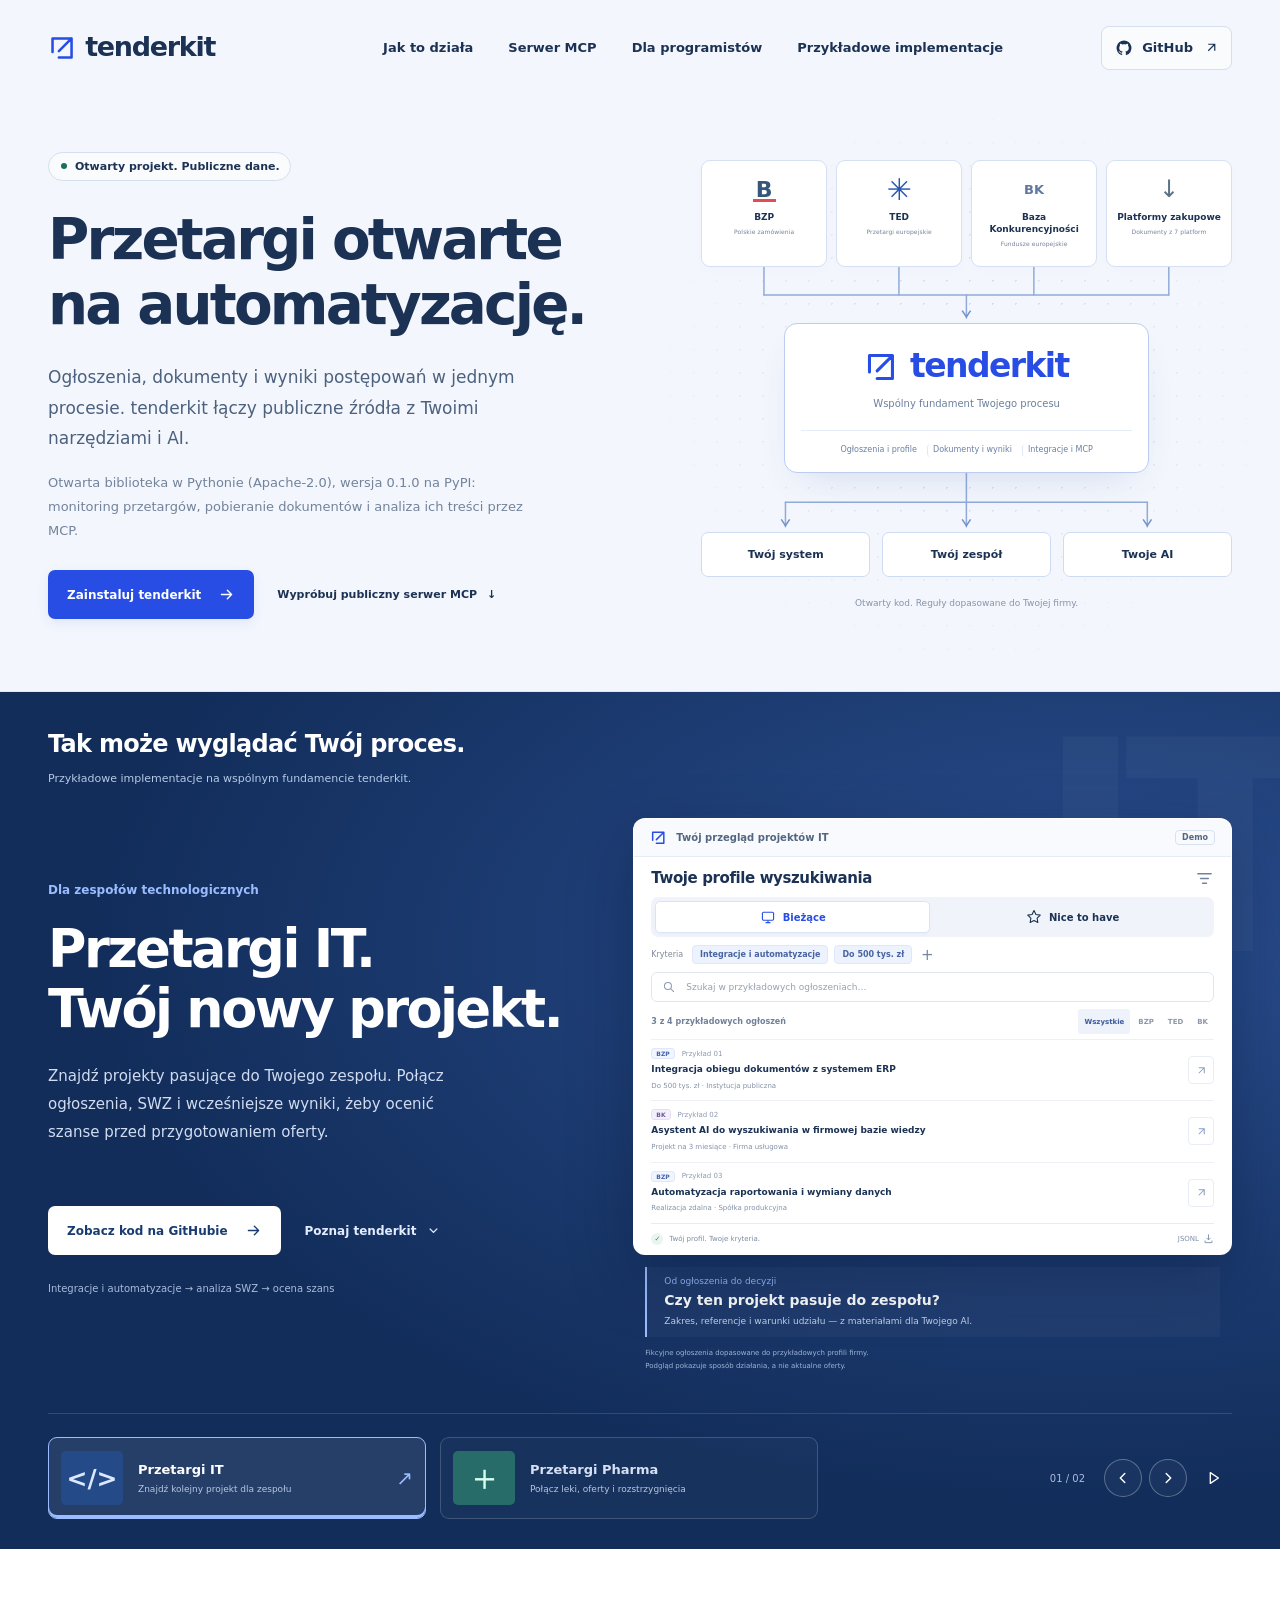
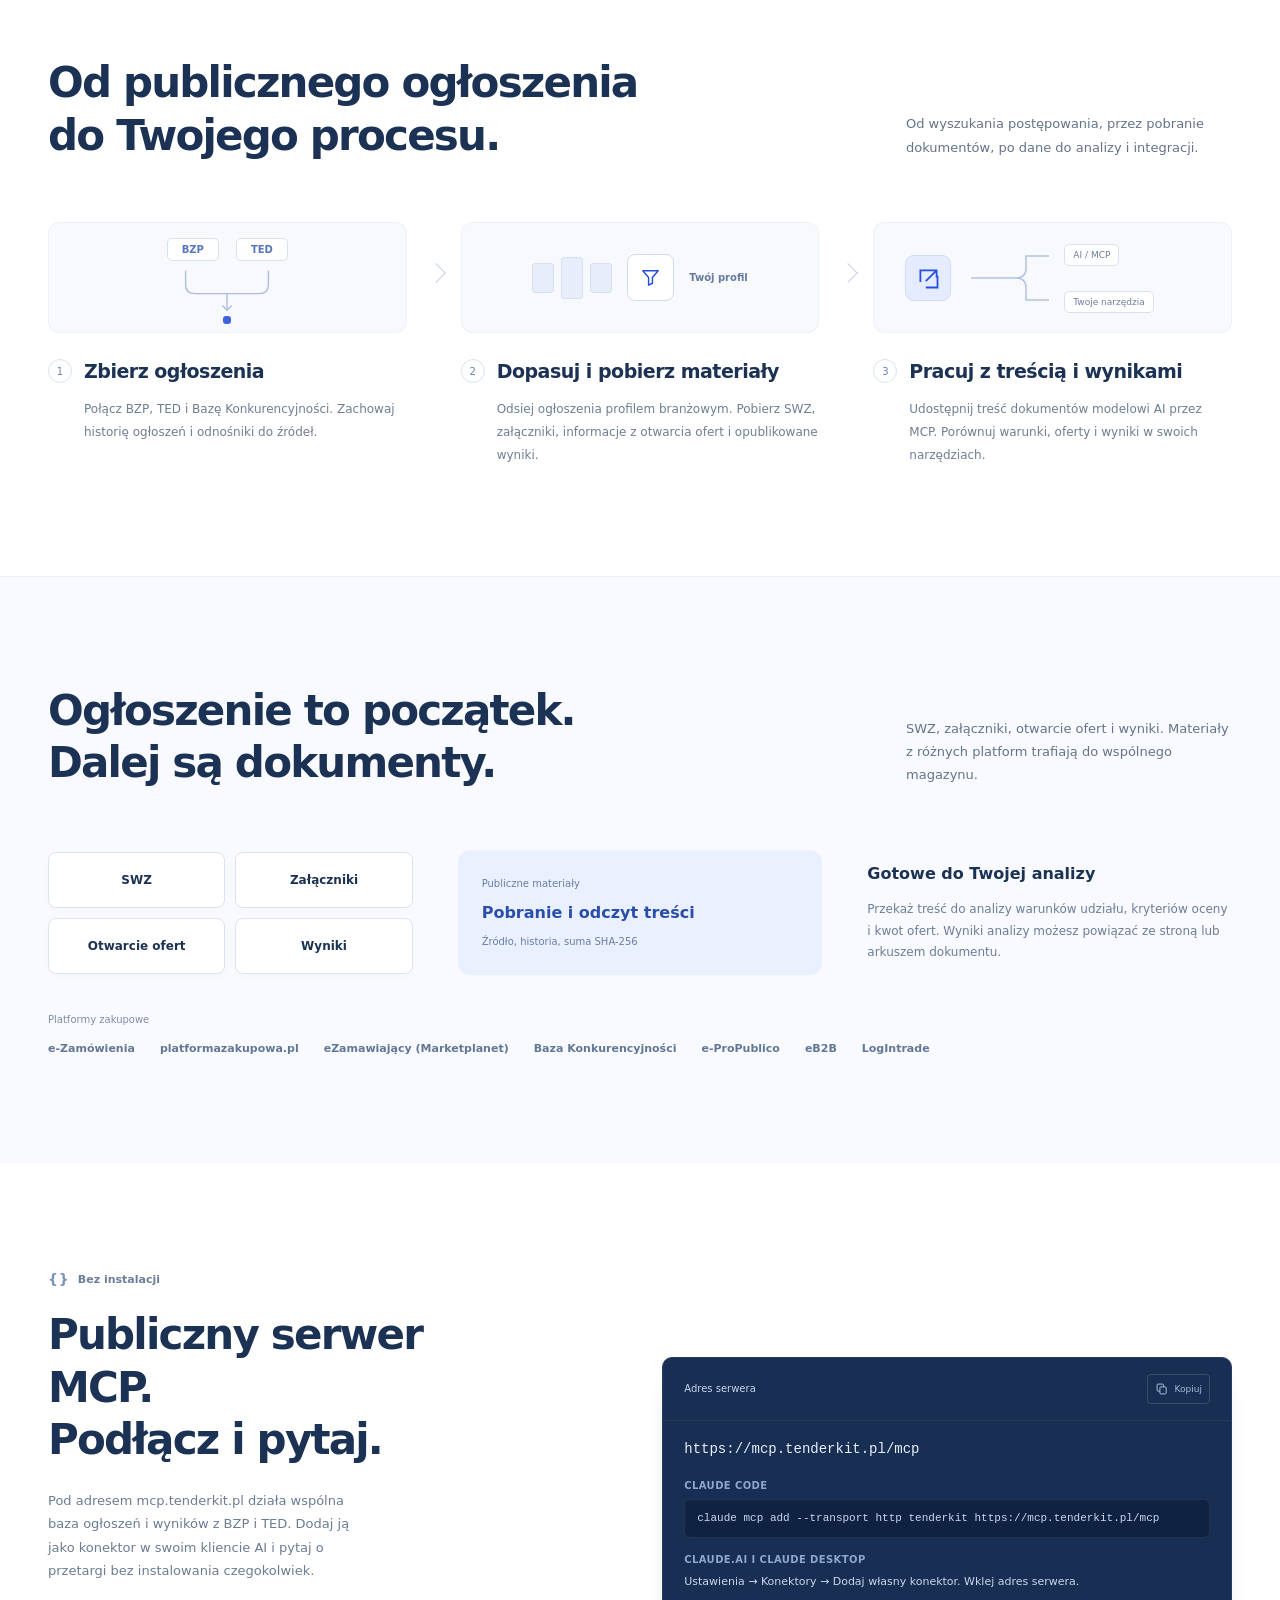
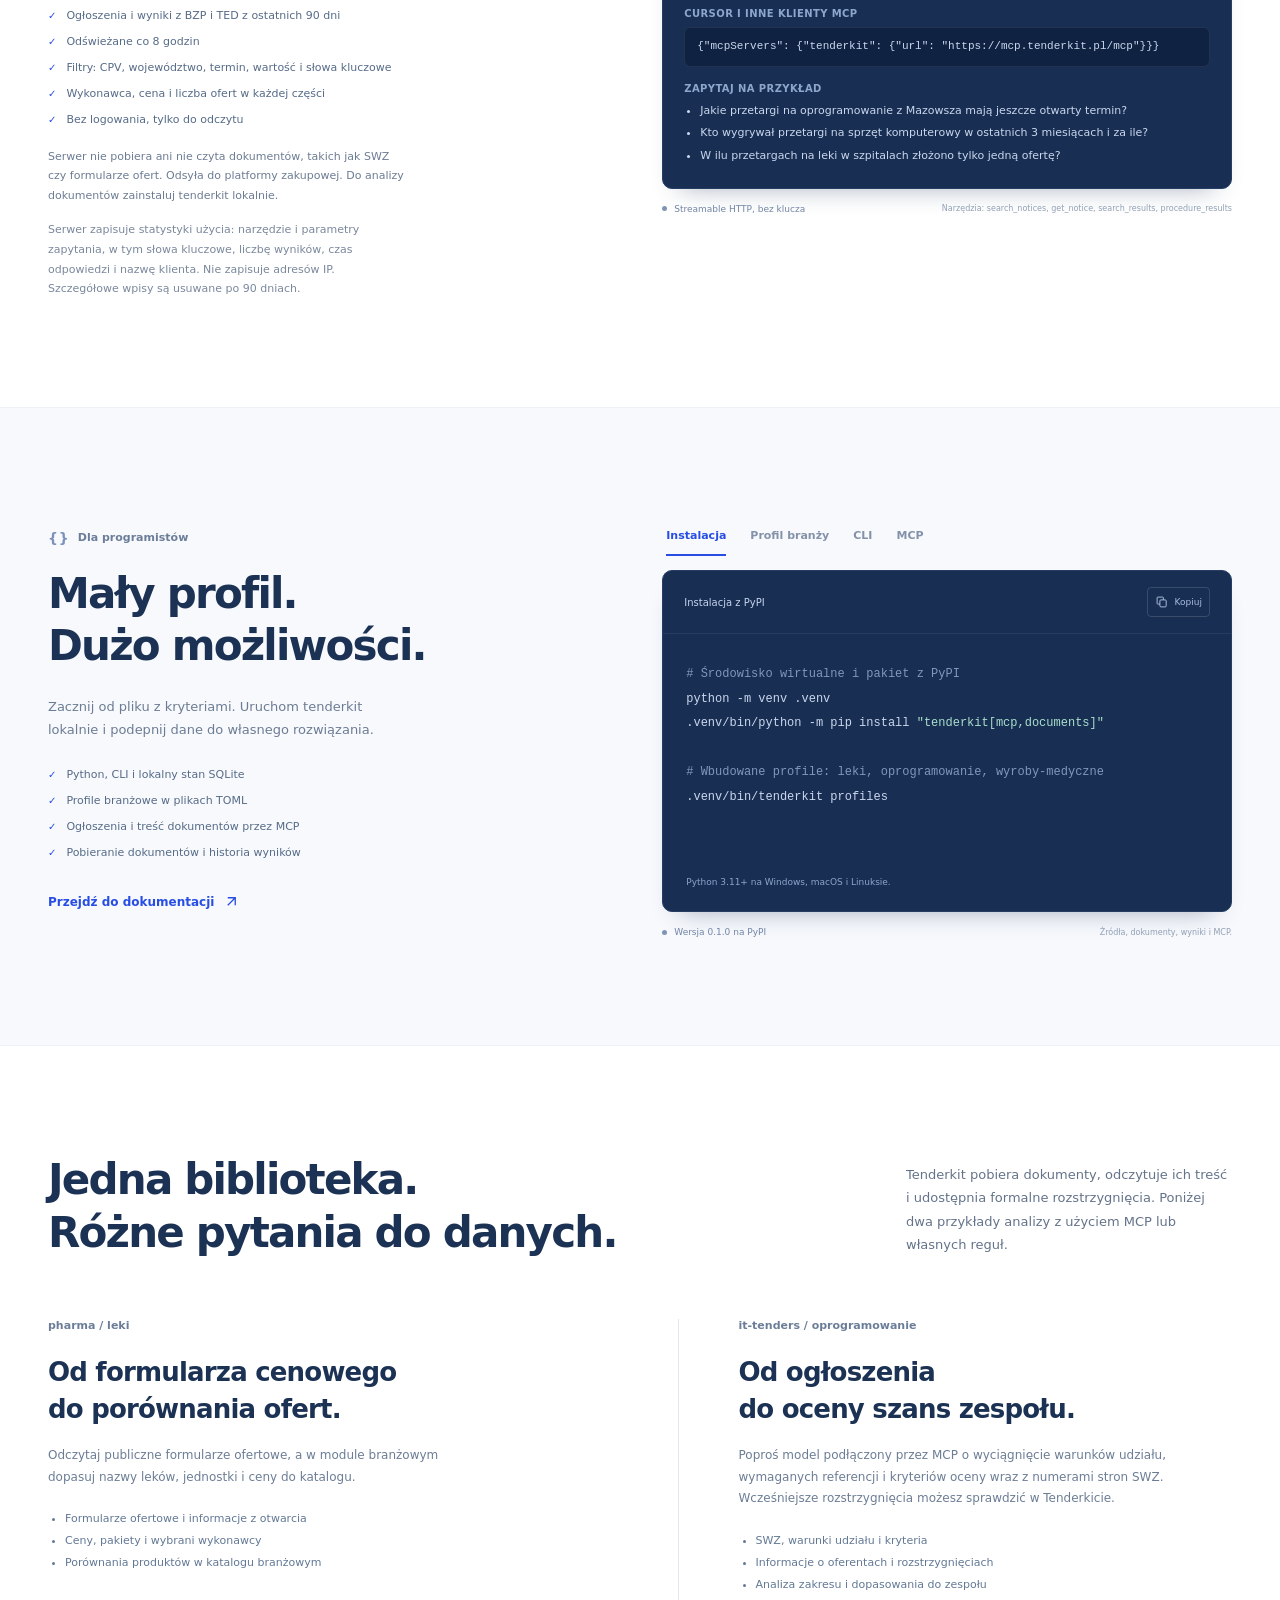
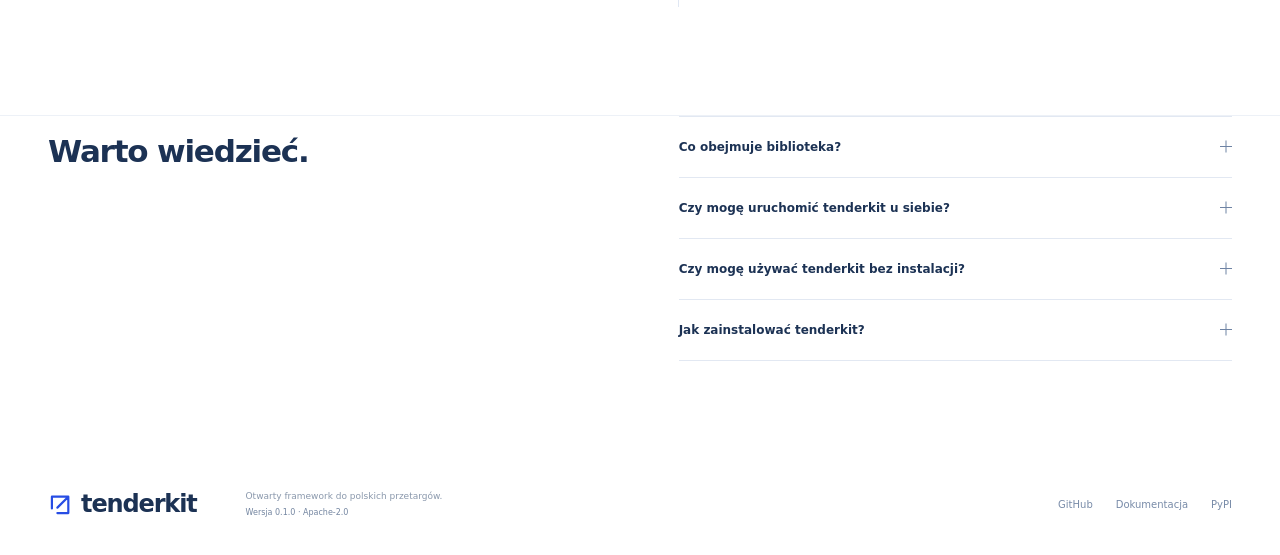
==== commit df1fcdb5: "Add robots.txt, sitemap.xml and JSON-LD to the landing page robots.txt and sitemap.xml returned 404 " ====
--- a/site/index.html
+++ b/site/index.html
@@ -22,6 +22,37 @@
   <link rel="stylesheet" href="assets/fonts.css">
   <link rel="stylesheet" href="styles.css">
   <script src="app.js" defer></script>
+  <script type="application/ld+json">
+  {
+    "@context": "https://schema.org",
+    "@graph": [
+      {
+        "@type": "WebSite",
+        "@id": "https://tenderkit.pl/#website",
+        "url": "https://tenderkit.pl/",
+        "name": "tenderkit",
+        "inLanguage": "pl-PL"
+      },
+      {
+        "@type": "SoftwareApplication",
+        "@id": "https://tenderkit.pl/#software",
+        "name": "tenderkit",
+        "url": "https://tenderkit.pl/",
+        "description": "Otwarta biblioteka w Pythonie z CLI i serwerem MCP, która łączy ogłoszenia, dokumenty i wyniki przetargów z BZP, TED i Bazy Konkurencyjności z Twoimi narzędziami i AI.",
+        "applicationCategory": "DeveloperApplication",
+        "operatingSystem": "Windows, macOS, Linux",
+        "softwareVersion": "0.1.0",
+        "license": "https://www.apache.org/licenses/LICENSE-2.0",
+        "image": "https://tenderkit.pl/assets/og-image.png",
+        "inLanguage": "pl-PL",
+        "downloadUrl": "https://pypi.org/project/tenderkit/",
+        "codeRepository": "https://github.com/pjagielski/tenderkit",
+        "sameAs": ["https://github.com/pjagielski/tenderkit", "https://pypi.org/project/tenderkit/"],
+        "offers": {"@type": "Offer", "price": "0", "priceCurrency": "PLN"}
+      }
+    ]
+  }
+  </script>
 </head>
 <body>
   <a class="skip-link" href="#main">Przejdź do treści</a>
--- a/site/styles.css
+++ b/site/styles.css
@@ -223,28 +223,15 @@
 
 @media(max-width:1100px){.site-header nav{margin-left:0;gap:20px;font-size:12px}}
 @media(max-width:960px){.site-header nav{display:none}}
-/* Public MCP server: a blue band with a white connection card, set apart from the pale developer section. */
-.mcp-section{background:var(--blue);color:#fff}
-.mcp-section .section-label{color:#e3eaff}
-.mcp-section .developer-copy h2{color:#fff}
-.mcp-section .developer-copy>p{color:#dfe7ff;max-width:380px}
-.mcp-section .developer-copy>p.mcp-limits,.mcp-section .developer-copy>p.mcp-privacy{margin-top:14px;font-size:11px}
-.mcp-section .developer-copy>p.mcp-privacy{color:#e3eaff}
-.mcp-section .capability-list{color:#eef2ff}
-.mcp-section .capability-list li>span{color:#fff}
-.mcp-section .mcp-connect{background:#fff;border-color:#fff;box-shadow:0 24px 40px -24px #0b1d5c80}
-.mcp-section .mcp-connect .code-file{color:var(--muted);border-bottom-color:var(--line)}
-.mcp-section .mcp-connect .code-file button{color:var(--blue);border-color:#c9d5f5}
-.mcp-section .mcp-connect .code-file button:hover{background:var(--pale)}
-.mcp-connect .mcp-url{padding:16px 21px 4px;margin:0;color:var(--navy);font-size:15px;font-weight:700;overflow-wrap:anywhere}
+/* Public MCP server: white, between the pale documents and developer sections; same dark card as the code example. */
+.mcp-section{background:#fff}
+.mcp-section .developer-copy>p.mcp-limits,.mcp-section .developer-copy>p.mcp-privacy{margin-top:14px;font-size:11px;max-width:360px}
+.mcp-section .developer-copy>p.mcp-privacy{color:#7a889c}
+.mcp-connect .mcp-url{padding:16px 21px 4px;margin:0;color:#e6eeff;font-size:14px;overflow-wrap:anywhere}
 .mcp-connect .mcp-url code{font-family:"Consolas","SFMono-Regular",monospace}
 .mcp-clients{display:grid;gap:14px;padding:12px 21px 22px}
-.mcp-client h3{margin:0 0 6px;font-size:10px;font-weight:700;letter-spacing:.04em;text-transform:uppercase;color:var(--blue)}
-.mcp-client p,.mcp-questions{margin:0;color:var(--ink);font-size:11px;line-height:1.7}
-.mcp-connect .mcp-client pre{min-height:0;padding:10px 12px;border:1px solid var(--line);border-radius:6px;background:var(--ice);color:var(--navy);font-size:11px;line-height:1.6;white-space:pre-wrap;overflow-wrap:anywhere}
+.mcp-client h3{margin:0 0 6px;font-size:10px;font-weight:700;letter-spacing:.04em;text-transform:uppercase;color:#8da6cc}
+.mcp-client p,.mcp-questions{margin:0;color:#cad7ee;font-size:11px;line-height:1.7}
+.mcp-connect .mcp-client pre{min-height:0;padding:10px 12px;border:1px solid #ffffff14;border-radius:6px;background:#0f2242;font-size:11px;line-height:1.6;white-space:pre-wrap;overflow-wrap:anywhere}
 .mcp-questions{padding-left:16px;display:grid;gap:4px}
-.mcp-section .code-note{color:#e3eaff}
-.mcp-section .code-note .status-dot{background:#9fe3c4}
-.mcp-section .code-note>span:last-child{color:#e3eaff}
-.mcp-section a:focus-visible,.mcp-section button:focus-visible{outline:2px solid #fff;outline-offset:2px}
 @media(max-width:660px){.mcp-connect .mcp-url{font-size:12px;padding-inline:14px}.mcp-clients{padding-inline:14px}.mcp-connect .mcp-client pre{font-size:10px}}
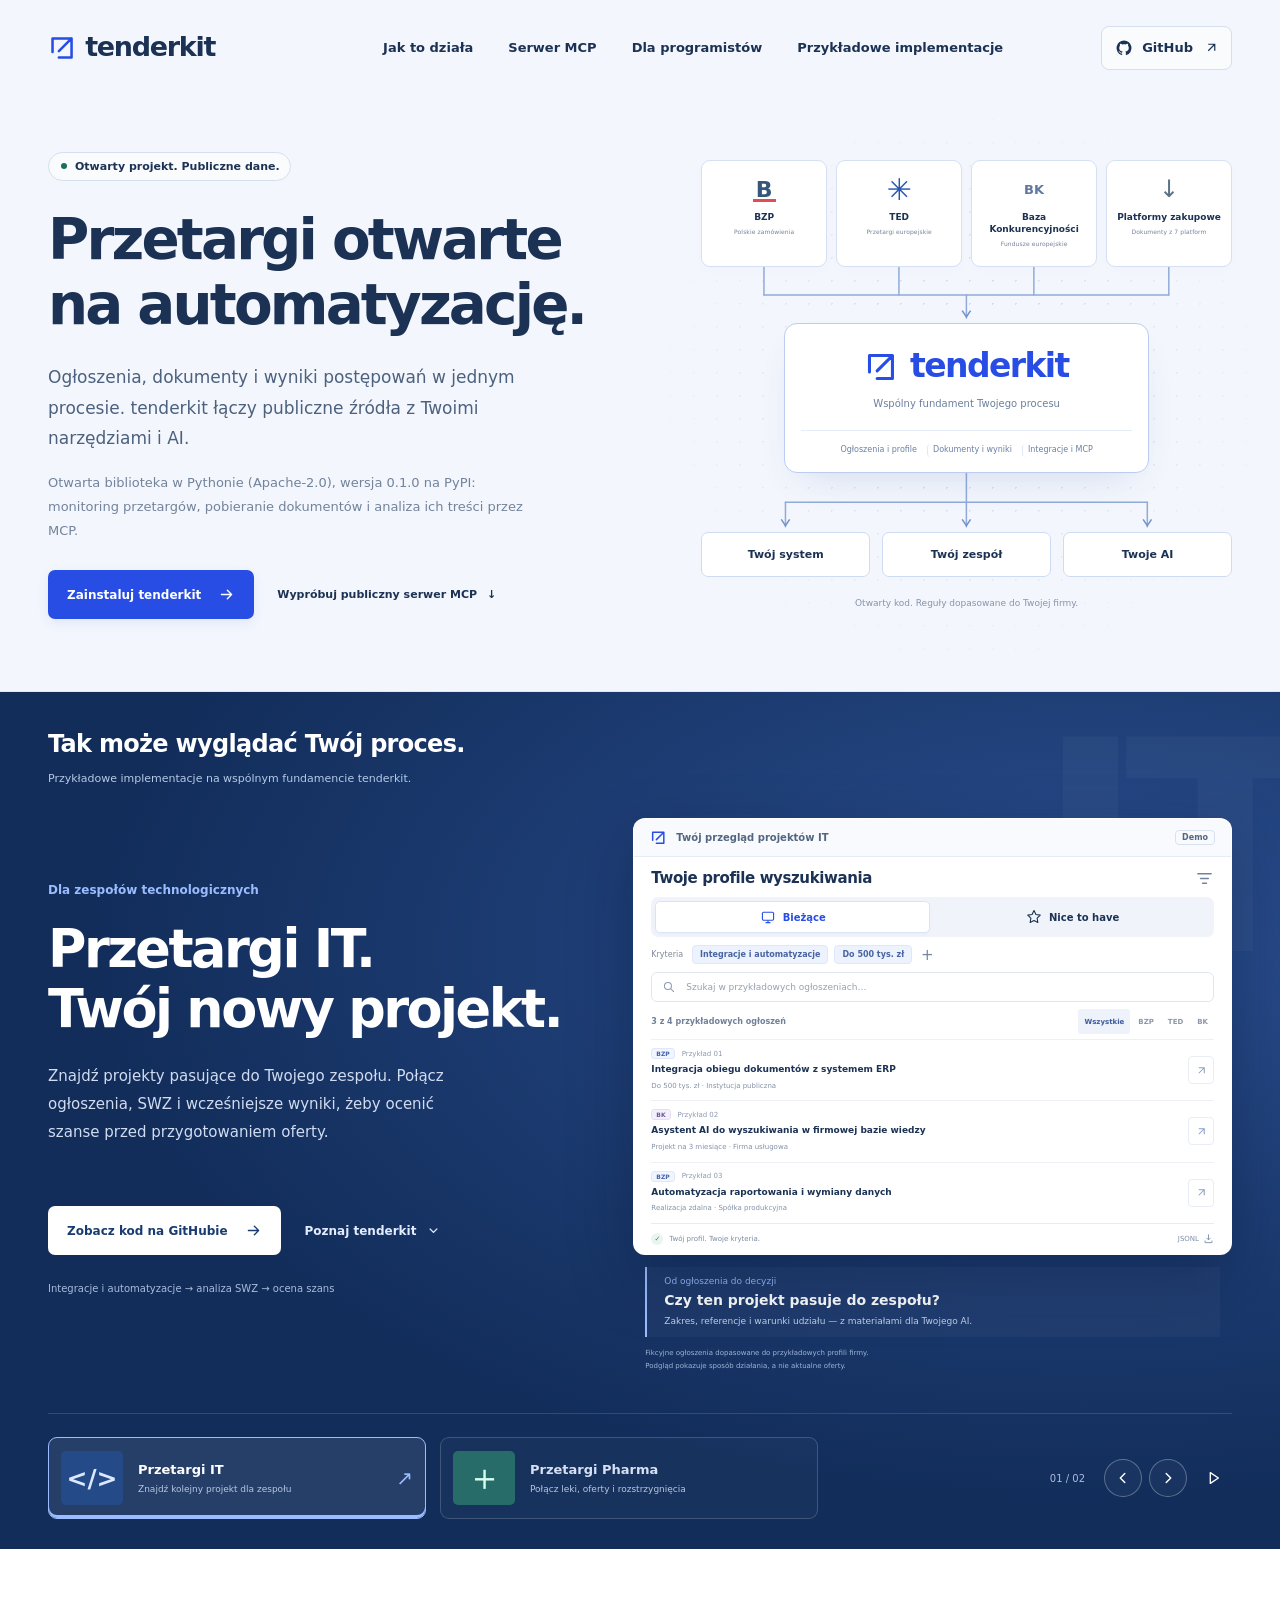
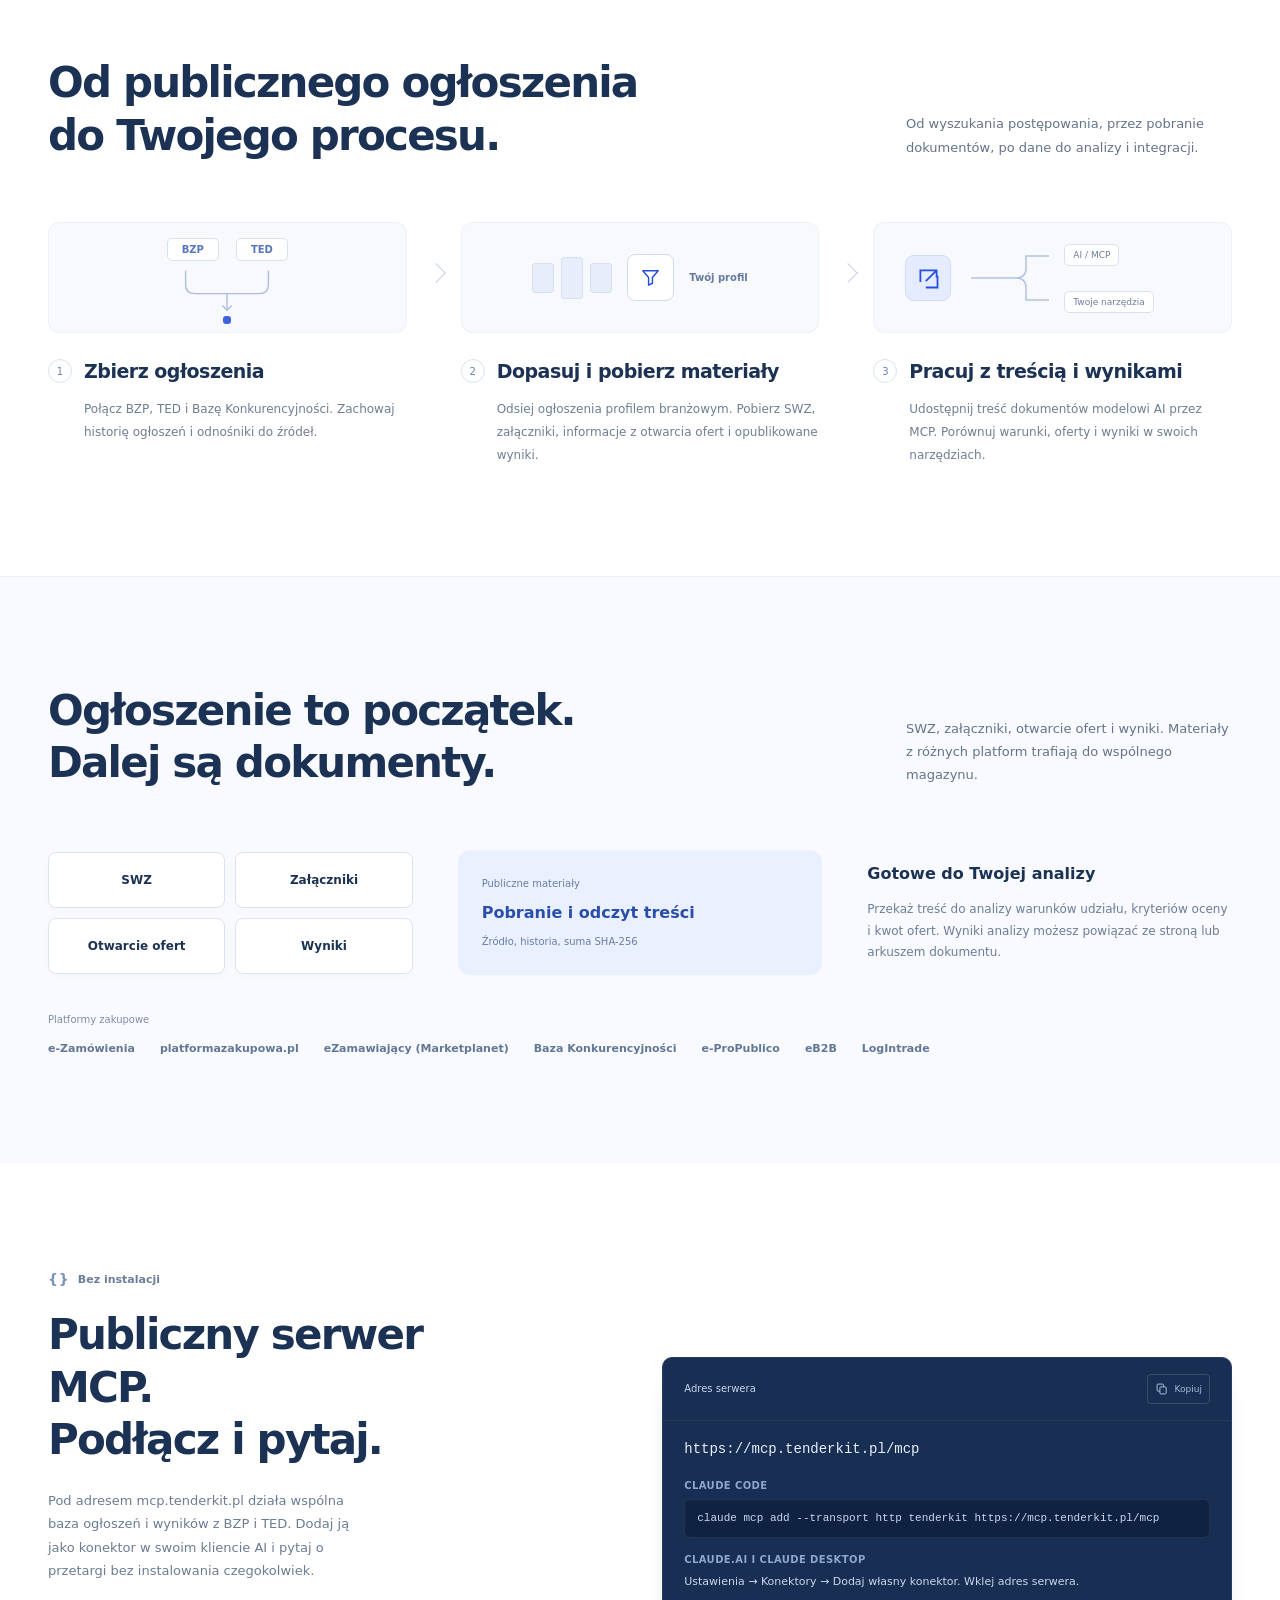
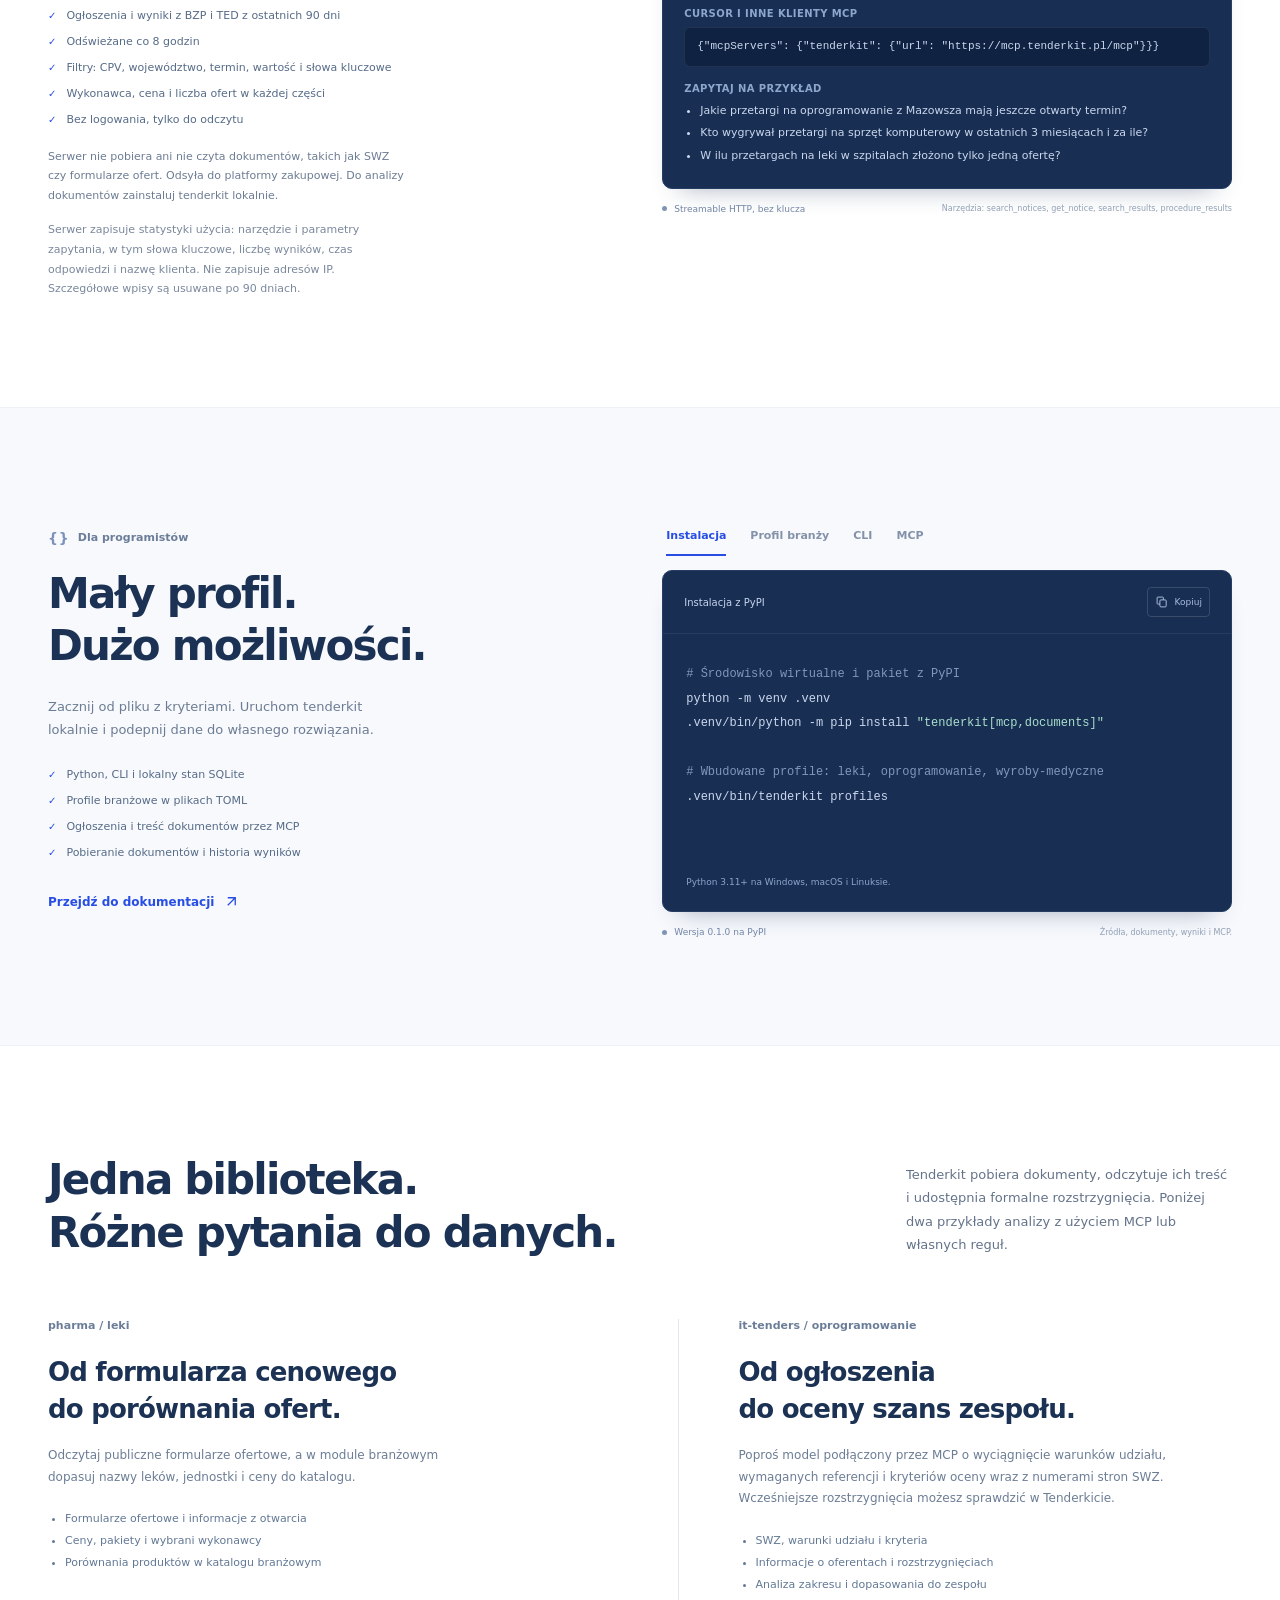
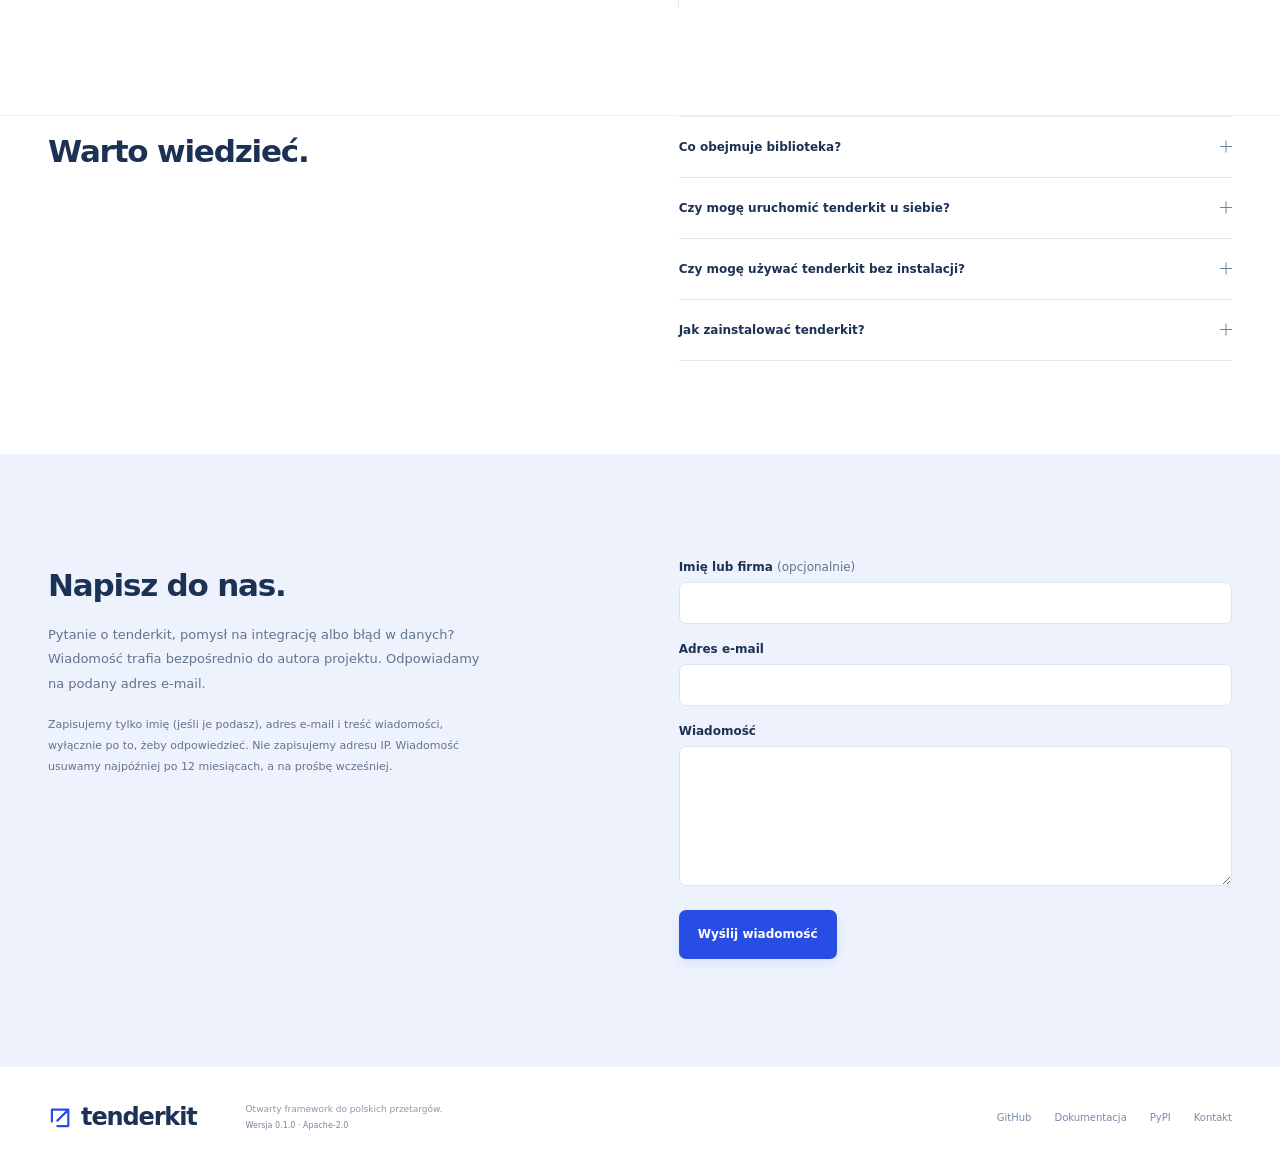
==== commit 72466ecc: "Add a contact form to the landing page The "Napisz do nas" section posts to https://mcp.tenderkit.pl" ====
--- a/site/index.html
+++ b/site/index.html
@@ -209,8 +209,23 @@
       </div></div>
     </section>
 
+    <section class="contact-section" id="kontakt" aria-labelledby="contact-title">
+      <div class="container faq-layout">
+        <div class="contact-copy"><h2 id="contact-title">Napisz do nas.</h2><p>Pytanie o tenderkit, pomysł na integrację albo błąd w danych? Wiadomość trafia bezpośrednio do autora projektu. Odpowiadamy na podany adres e-mail.</p><p class="contact-note">Zapisujemy tylko imię (jeśli je podasz), adres e-mail i treść wiadomości, wyłącznie po to, żeby odpowiedzieć. Nie zapisujemy adresu IP. Wiadomość usuwamy najpóźniej po 12 miesiącach, a na prośbę wcześniej.</p></div>
+        <form class="contact-form" id="contact-form" action="https://mcp.tenderkit.pl/contact" method="post">
+          <label for="contact-name">Imię lub firma <span>(opcjonalnie)</span></label>
+          <input id="contact-name" name="name" type="text" maxlength="200" autocomplete="name">
+          <label for="contact-email">Adres e-mail</label>
+          <input id="contact-email" name="email" type="email" maxlength="254" autocomplete="email" required>
+          <label for="contact-message">Wiadomość</label>
+          <textarea id="contact-message" name="message" rows="6" minlength="10" maxlength="5000" required></textarea>
+          <div class="contact-trap" aria-hidden="true"><label for="contact-website">Nie wypełniaj tego pola</label><input id="contact-website" name="website" type="text" tabindex="-1" autocomplete="off"></div>
+          <div class="contact-actions"><button class="button button-primary" type="submit">Wyślij wiadomość</button><p class="contact-status" id="contact-status" role="status" aria-live="polite"></p></div>
+        </form>
+      </div>
+    </section>
   </main>
-  <footer class="site-footer"><div class="container footer-inner"><a class="brand" href="#"><img class="brand-mark" src="assets/tenderkit-mark.svg" width="32" height="32" alt=""><span class="brand-wordmark">tenderkit</span></a><p>Otwarty framework do polskich przetargów.<br><span class="concept-note">Wersja 0.1.0 · Apache-2.0</span></p><div><a href="https://github.com/pjagielski/tenderkit" target="_blank" rel="noopener noreferrer">GitHub</a><a href="https://github.com/pjagielski/tenderkit#readme" target="_blank" rel="noopener noreferrer">Dokumentacja</a><a href="https://pypi.org/project/tenderkit/" target="_blank" rel="noopener noreferrer">PyPI</a></div></div></footer>
+  <footer class="site-footer"><div class="container footer-inner"><a class="brand" href="#"><img class="brand-mark" src="assets/tenderkit-mark.svg" width="32" height="32" alt=""><span class="brand-wordmark">tenderkit</span></a><p>Otwarty framework do polskich przetargów.<br><span class="concept-note">Wersja 0.1.0 · Apache-2.0</span></p><div><a href="https://github.com/pjagielski/tenderkit" target="_blank" rel="noopener noreferrer">GitHub</a><a href="https://github.com/pjagielski/tenderkit#readme" target="_blank" rel="noopener noreferrer">Dokumentacja</a><a href="https://pypi.org/project/tenderkit/" target="_blank" rel="noopener noreferrer">PyPI</a><a href="#kontakt">Kontakt</a></div></div></footer>
   <div class="toast" role="status" aria-live="polite" id="toast"></div>
   <!-- Cloudflare Web Analytics: cookieless page views; the token is public by design. -->
   <script type='module' src='https://static.cloudflareinsights.com/beacon.min.js' data-cf-beacon='{"token": "c05c0c48f7bf408a8ad6604d905de210"}'></script>
--- a/site/styles.css
+++ b/site/styles.css
@@ -235,3 +235,8 @@
 .mcp-connect .mcp-client pre{min-height:0;padding:10px 12px;border:1px solid #ffffff14;border-radius:6px;background:#0f2242;font-size:11px;line-height:1.6;white-space:pre-wrap;overflow-wrap:anywhere}
 .mcp-questions{padding-left:16px;display:grid;gap:4px}
 @media(max-width:660px){.mcp-connect .mcp-url{font-size:12px;padding-inline:14px}.mcp-clients{padding-inline:14px}.mcp-connect .mcp-client pre{font-size:10px}}
+
+/* Contact form: posts to mcp.tenderkit.pl/contact; works without JavaScript (303 back with ?kontakt=). */
+.contact-section{padding-block:96px 108px}.contact-copy>h2{font-size:31px;letter-spacing:-1.2px;padding-top:16px}.contact-copy>p{font-size:13px;color:var(--muted);line-height:1.9;max-width:440px;margin-top:18px}.contact-copy>.contact-note{font-size:11px}.contact-form{display:flex;flex-direction:column;gap:8px}.contact-form label{font-size:12px;font-weight:600;color:var(--ink);margin-top:10px}.contact-form label span{font-weight:500;color:var(--muted)}.contact-form input,.contact-form textarea{font:inherit;font-size:14px;color:var(--ink);background:var(--white);border:1px solid var(--line);border-radius:7px;padding:12px 14px;width:100%}.contact-form textarea{resize:vertical;min-height:140px}.contact-form input:focus-visible,.contact-form textarea:focus-visible{outline:2px solid var(--blue);outline-offset:1px;border-color:var(--blue)}.contact-trap{position:absolute;left:-10000px;width:1px;height:1px;overflow:hidden}.contact-actions{display:flex;align-items:center;gap:18px;flex-wrap:wrap;margin-top:16px}.contact-actions .button{border:0;cursor:pointer}.contact-actions .button:disabled{opacity:.6;cursor:progress}.contact-status{font-size:12px;color:var(--muted);margin:0}.contact-status.is-ok{color:var(--green)}.contact-status.is-error{color:#b42318}
+@media(max-width:960px){.contact-section{padding-block:72px 80px}}
+@media(max-width:660px){.contact-section{padding-block:56px 64px}.contact-copy>h2{font-size:26px}}
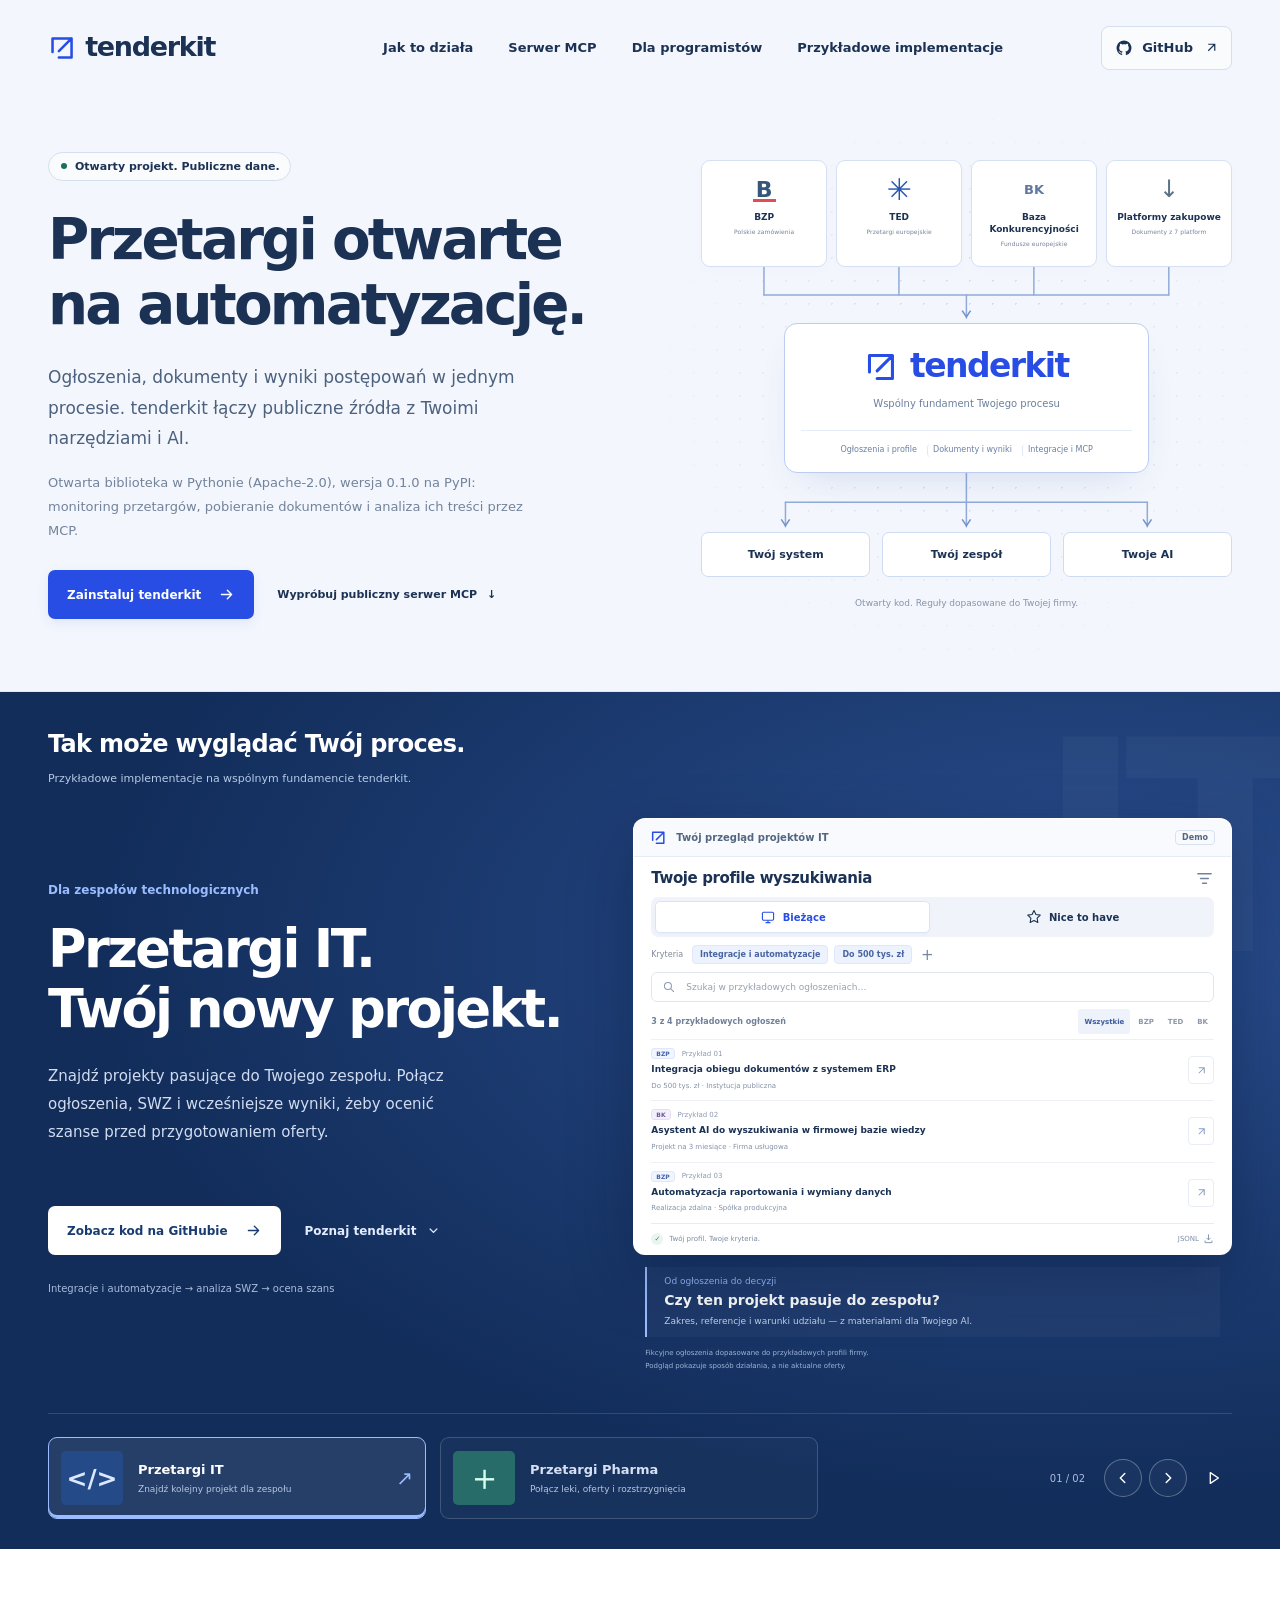
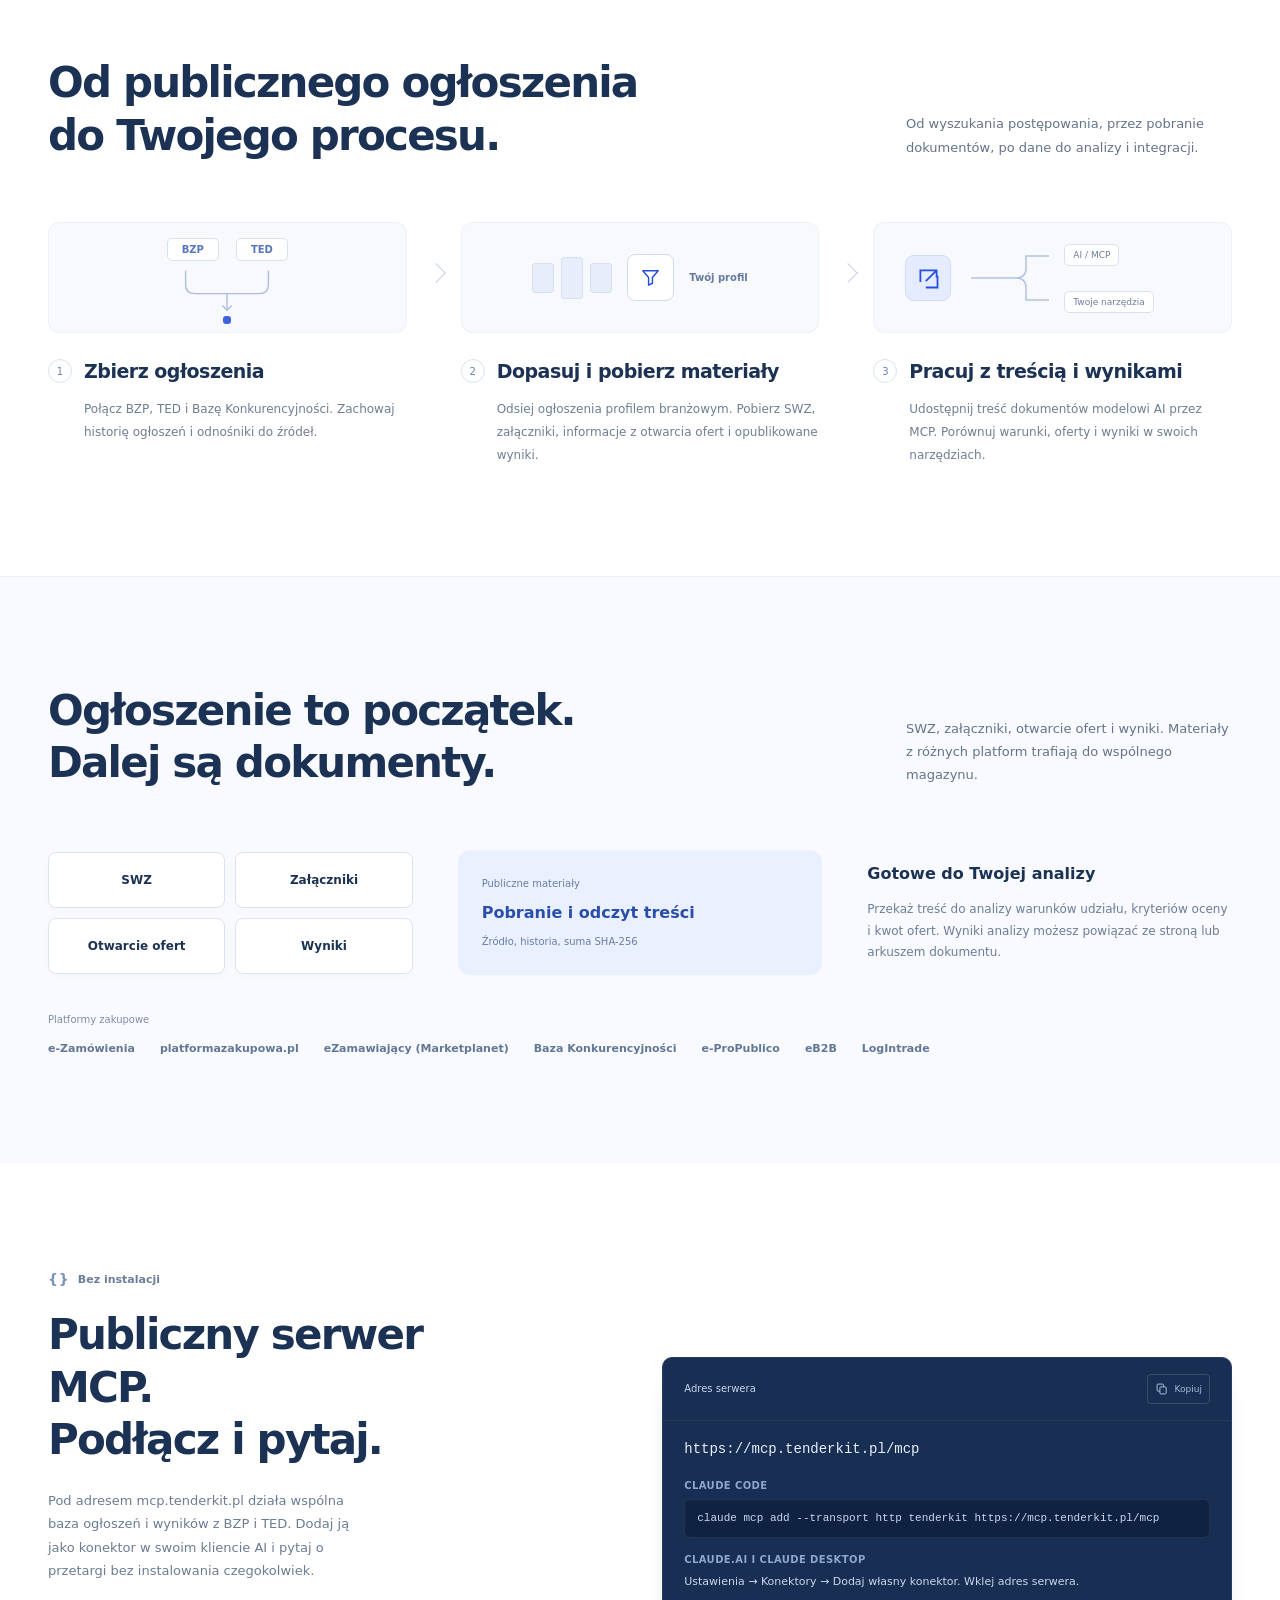
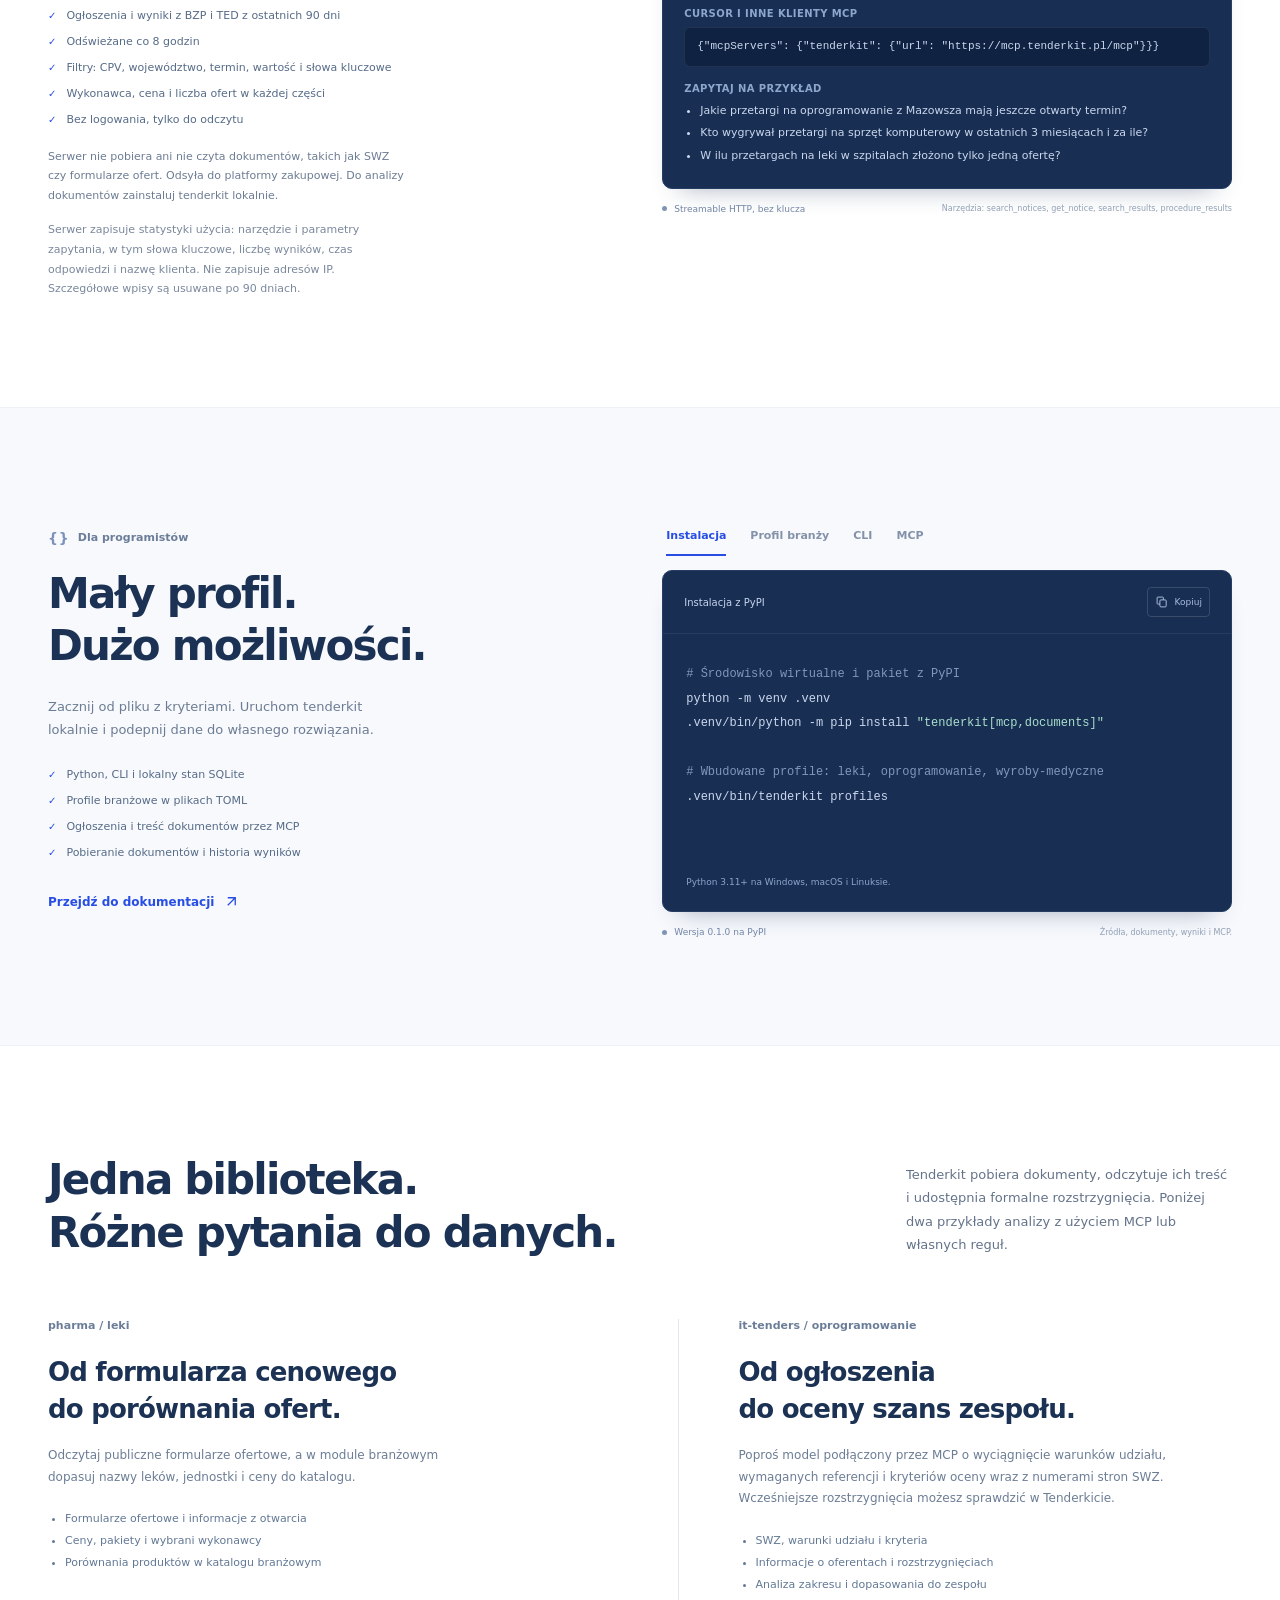
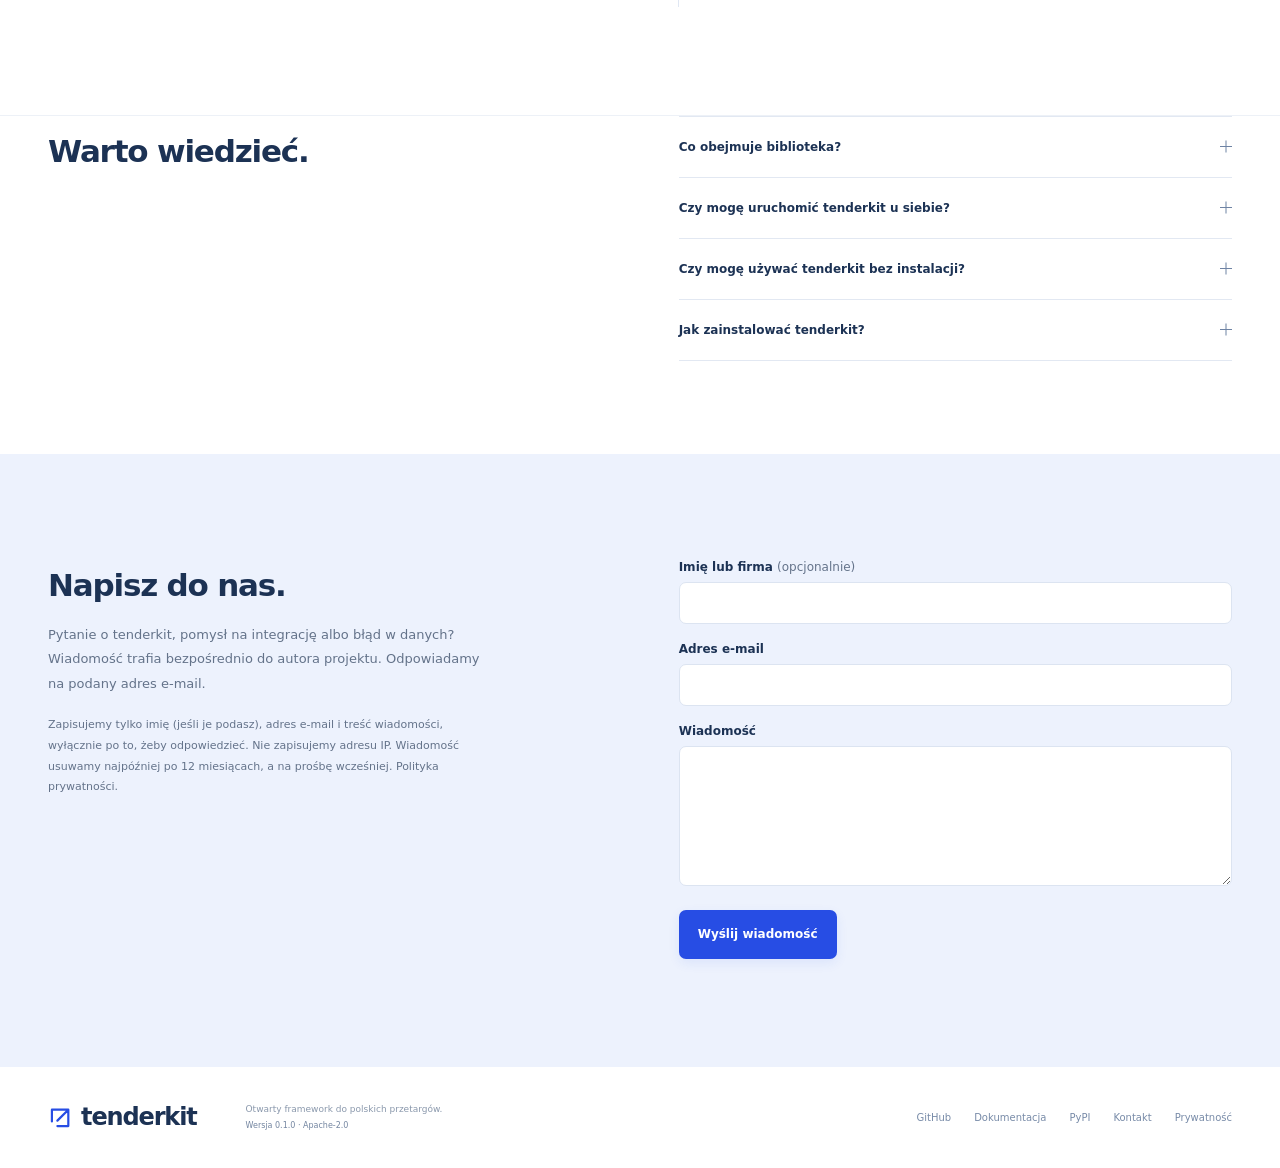
==== commit e96edd21: "Add a privacy policy page for tenderkit.pl and the public MCP server The Claude connector directory " ====
--- a/site/index.html
+++ b/site/index.html
@@ -211,7 +211,7 @@
 
     <section class="contact-section" id="kontakt" aria-labelledby="contact-title">
       <div class="container faq-layout">
-        <div class="contact-copy"><h2 id="contact-title">Napisz do nas.</h2><p>Pytanie o tenderkit, pomysł na integrację albo błąd w danych? Wiadomość trafia bezpośrednio do autora projektu. Odpowiadamy na podany adres e-mail.</p><p class="contact-note">Zapisujemy tylko imię (jeśli je podasz), adres e-mail i treść wiadomości, wyłącznie po to, żeby odpowiedzieć. Nie zapisujemy adresu IP. Wiadomość usuwamy najpóźniej po 12 miesiącach, a na prośbę wcześniej.</p></div>
+        <div class="contact-copy"><h2 id="contact-title">Napisz do nas.</h2><p>Pytanie o tenderkit, pomysł na integrację albo błąd w danych? Wiadomość trafia bezpośrednio do autora projektu. Odpowiadamy na podany adres e-mail.</p><p class="contact-note">Zapisujemy tylko imię (jeśli je podasz), adres e-mail i treść wiadomości, wyłącznie po to, żeby odpowiedzieć. Nie zapisujemy adresu IP. Wiadomość usuwamy najpóźniej po 12 miesiącach, a na prośbę wcześniej. <a href="privacy">Polityka prywatności</a>.</p></div>
         <form class="contact-form" id="contact-form" action="https://mcp.tenderkit.pl/contact" method="post">
           <label for="contact-name">Imię lub firma <span>(opcjonalnie)</span></label>
           <input id="contact-name" name="name" type="text" maxlength="200" autocomplete="name">
@@ -225,7 +225,7 @@
       </div>
     </section>
   </main>
-  <footer class="site-footer"><div class="container footer-inner"><a class="brand" href="#"><img class="brand-mark" src="assets/tenderkit-mark.svg" width="32" height="32" alt=""><span class="brand-wordmark">tenderkit</span></a><p>Otwarty framework do polskich przetargów.<br><span class="concept-note">Wersja 0.1.0 · Apache-2.0</span></p><div><a href="https://github.com/pjagielski/tenderkit" target="_blank" rel="noopener noreferrer">GitHub</a><a href="https://github.com/pjagielski/tenderkit#readme" target="_blank" rel="noopener noreferrer">Dokumentacja</a><a href="https://pypi.org/project/tenderkit/" target="_blank" rel="noopener noreferrer">PyPI</a><a href="#kontakt">Kontakt</a></div></div></footer>
+  <footer class="site-footer"><div class="container footer-inner"><a class="brand" href="#"><img class="brand-mark" src="assets/tenderkit-mark.svg" width="32" height="32" alt=""><span class="brand-wordmark">tenderkit</span></a><p>Otwarty framework do polskich przetargów.<br><span class="concept-note">Wersja 0.1.0 · Apache-2.0</span></p><div><a href="https://github.com/pjagielski/tenderkit" target="_blank" rel="noopener noreferrer">GitHub</a><a href="https://github.com/pjagielski/tenderkit#readme" target="_blank" rel="noopener noreferrer">Dokumentacja</a><a href="https://pypi.org/project/tenderkit/" target="_blank" rel="noopener noreferrer">PyPI</a><a href="#kontakt">Kontakt</a><a href="privacy">Prywatność</a></div></div></footer>
   <div class="toast" role="status" aria-live="polite" id="toast"></div>
   <!-- Cloudflare Web Analytics: cookieless page views; the token is public by design. -->
   <script type='module' src='https://static.cloudflareinsights.com/beacon.min.js' data-cf-beacon='{"token": "c05c0c48f7bf408a8ad6604d905de210"}'></script>
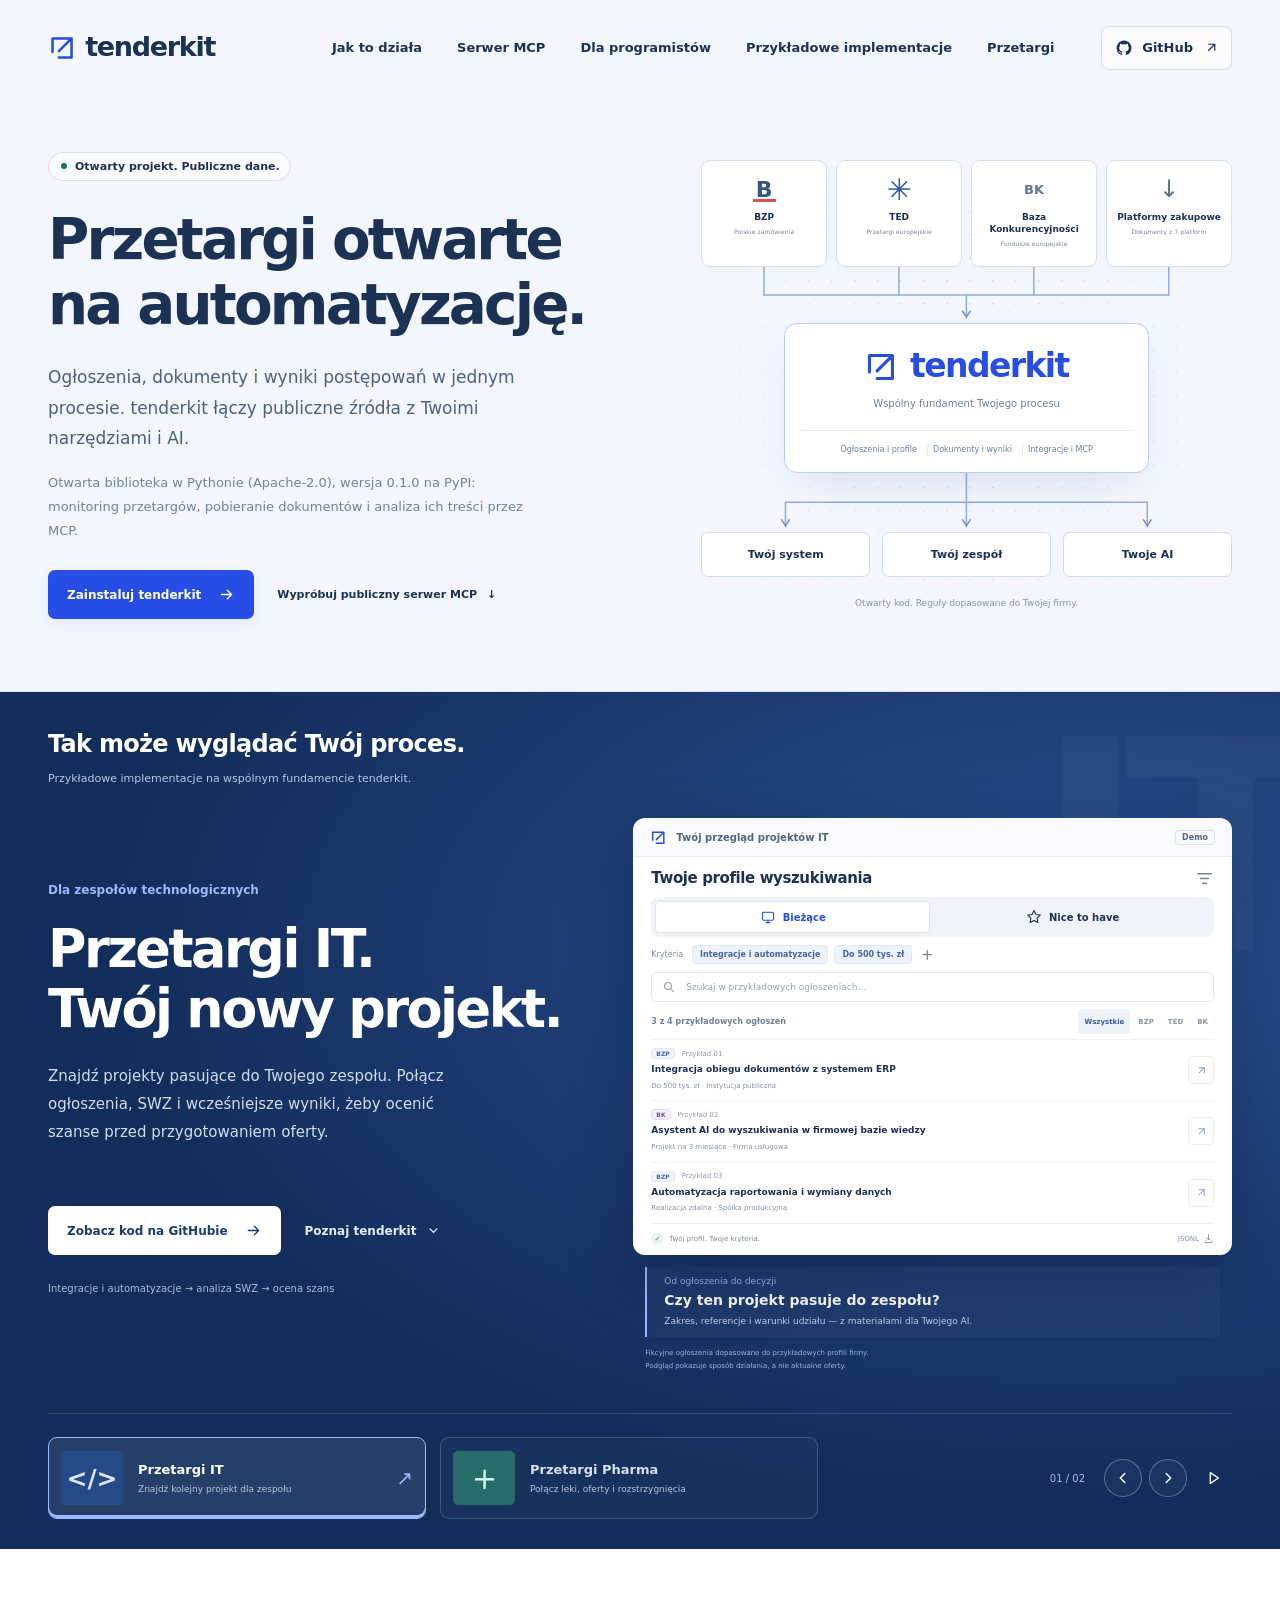
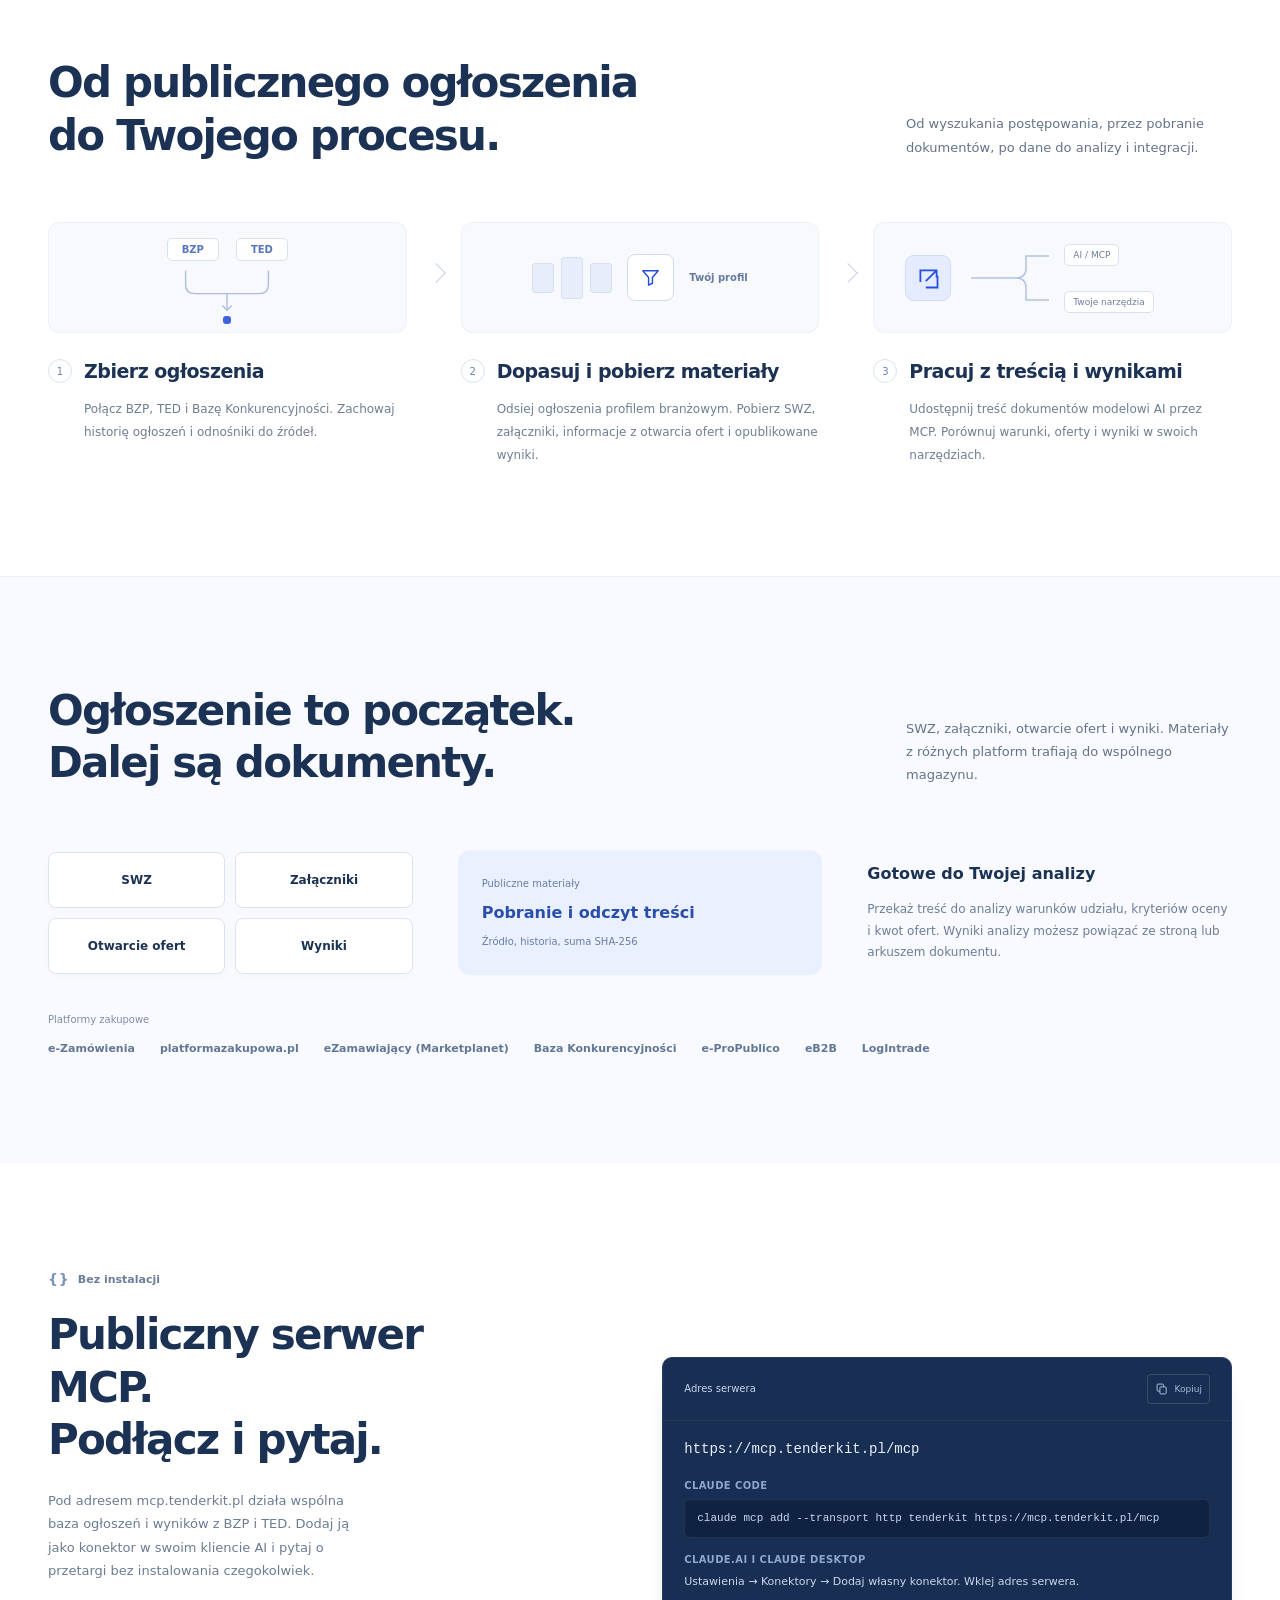
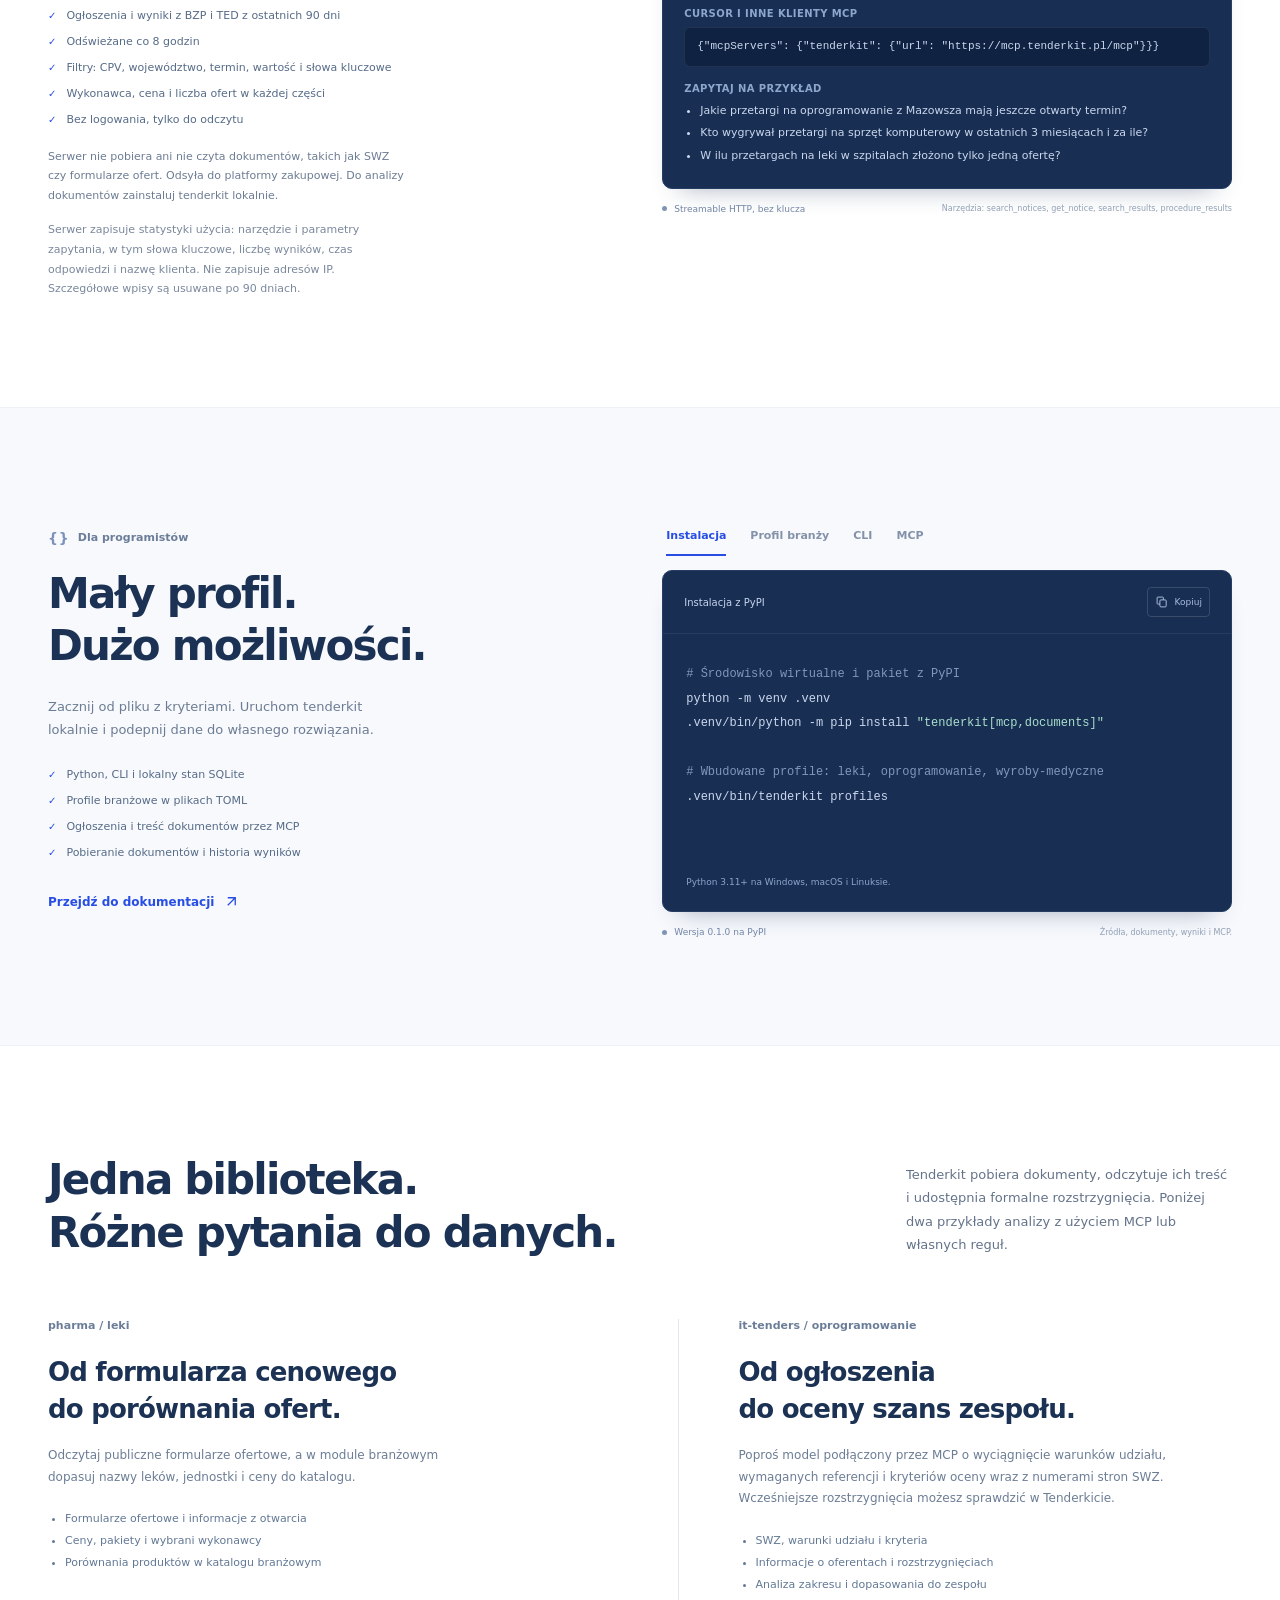
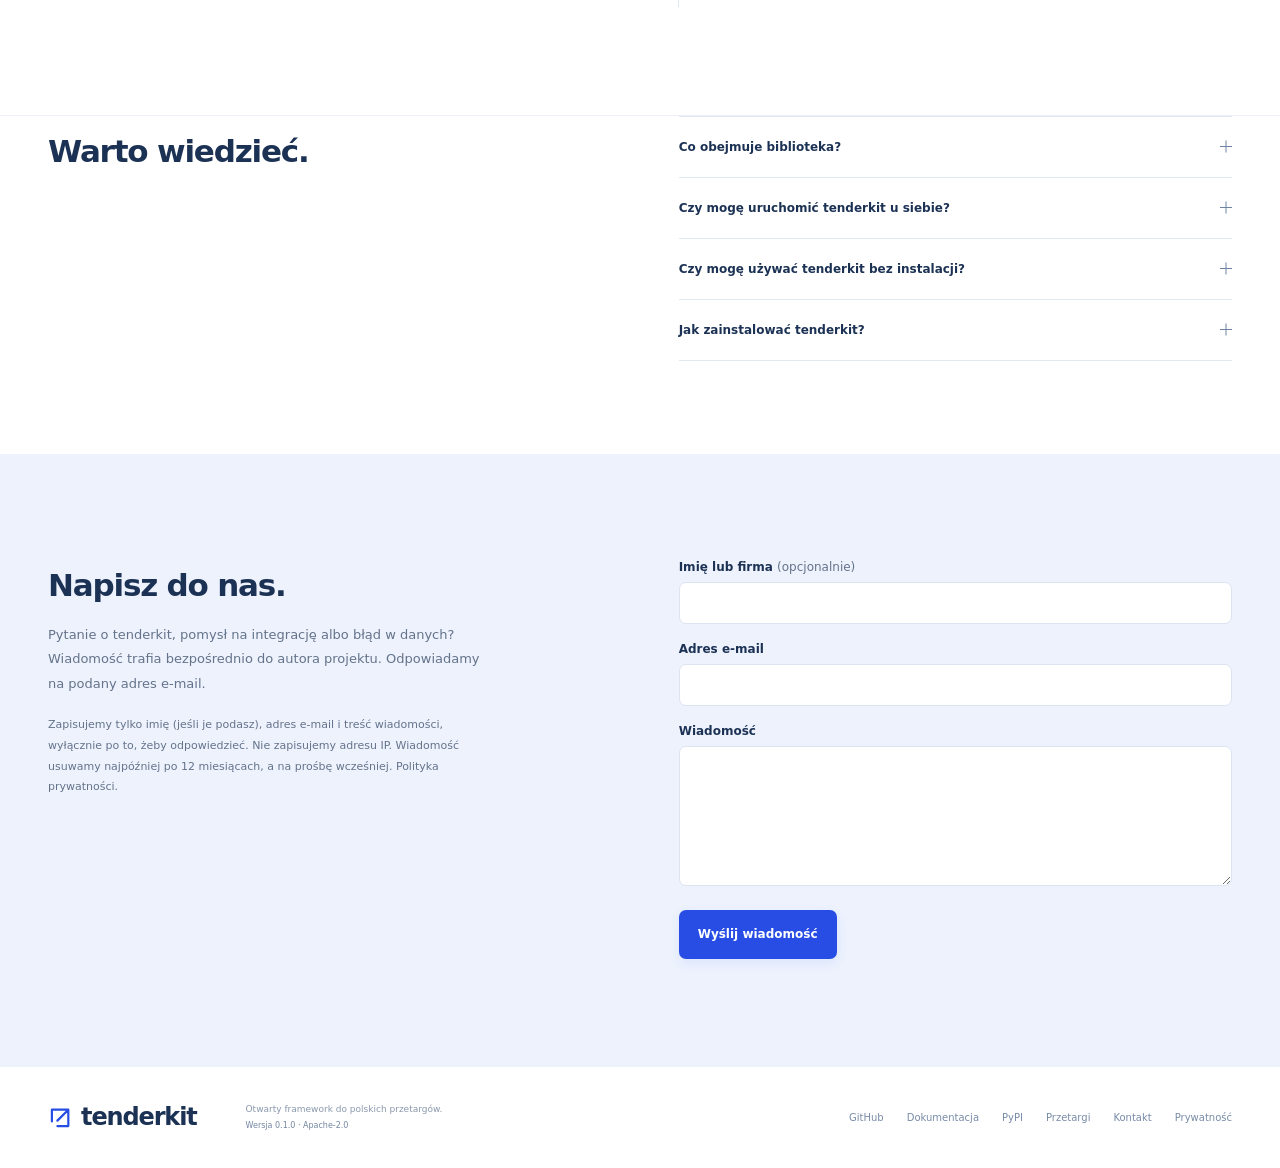
==== commit 4df47dcd: "Site: daily topic pages at /przetargi/ with open notices and awards Seventeen topic pages (ambulance" ====
--- a/site/index.html
+++ b/site/index.html
@@ -66,6 +66,7 @@
         <a href="#mcp">Serwer MCP</a>
         <a href="#dla-programistow">Dla programistów</a>
         <a href="#przyklady">Przykładowe implementacje</a>
+        <a href="przetargi/">Przetargi</a>
       </nav>
       <a class="github-link" href="https://github.com/pjagielski/tenderkit" target="_blank" rel="noopener noreferrer">
         <svg viewBox="0 0 24 24" fill="currentColor" aria-hidden="true"><path d="M12 2a10 10 0 0 0-3.16 19.49c.5.09.68-.22.68-.48v-1.69c-2.78.6-3.37-1.18-3.37-1.18-.46-1.16-1.11-1.47-1.11-1.47-.91-.62.07-.61.07-.61 1 .07 1.53 1.03 1.53 1.03.89 1.53 2.34 1.09 2.91.83.09-.65.35-1.09.64-1.34-2.22-.25-4.56-1.11-4.56-4.94 0-1.09.39-1.98 1.03-2.68-.1-.25-.45-1.27.1-2.65 0 0 .84-.27 2.75 1.02A9.55 9.55 0 0 1 12 6.99c.85 0 1.7.11 2.5.34 1.91-1.29 2.75-1.02 2.75-1.02.55 1.38.2 2.4.1 2.65.64.7 1.03 1.59 1.03 2.68 0 3.84-2.34 4.69-4.58 4.94.36.31.68.92.68 1.85v2.58c0 .27.18.58.69.48A10 10 0 0 0 12 2Z"/></svg>
@@ -225,7 +226,7 @@
       </div>
     </section>
   </main>
-  <footer class="site-footer"><div class="container footer-inner"><a class="brand" href="#"><img class="brand-mark" src="assets/tenderkit-mark.svg" width="32" height="32" alt=""><span class="brand-wordmark">tenderkit</span></a><p>Otwarty framework do polskich przetargów.<br><span class="concept-note">Wersja 0.1.0 · Apache-2.0</span></p><div><a href="https://github.com/pjagielski/tenderkit" target="_blank" rel="noopener noreferrer">GitHub</a><a href="https://github.com/pjagielski/tenderkit#readme" target="_blank" rel="noopener noreferrer">Dokumentacja</a><a href="https://pypi.org/project/tenderkit/" target="_blank" rel="noopener noreferrer">PyPI</a><a href="#kontakt">Kontakt</a><a href="privacy">Prywatność</a></div></div></footer>
+  <footer class="site-footer"><div class="container footer-inner"><a class="brand" href="#"><img class="brand-mark" src="assets/tenderkit-mark.svg" width="32" height="32" alt=""><span class="brand-wordmark">tenderkit</span></a><p>Otwarty framework do polskich przetargów.<br><span class="concept-note">Wersja 0.1.0 · Apache-2.0</span></p><div><a href="https://github.com/pjagielski/tenderkit" target="_blank" rel="noopener noreferrer">GitHub</a><a href="https://github.com/pjagielski/tenderkit#readme" target="_blank" rel="noopener noreferrer">Dokumentacja</a><a href="https://pypi.org/project/tenderkit/" target="_blank" rel="noopener noreferrer">PyPI</a><a href="przetargi/">Przetargi</a><a href="#kontakt">Kontakt</a><a href="privacy">Prywatność</a></div></div></footer>
   <div class="toast" role="status" aria-live="polite" id="toast"></div>
   <!-- Cloudflare Web Analytics: cookieless page views; the token is public by design. -->
   <script type='module' src='https://static.cloudflareinsights.com/beacon.min.js' data-cf-beacon='{"token": "c05c0c48f7bf408a8ad6604d905de210"}'></script>
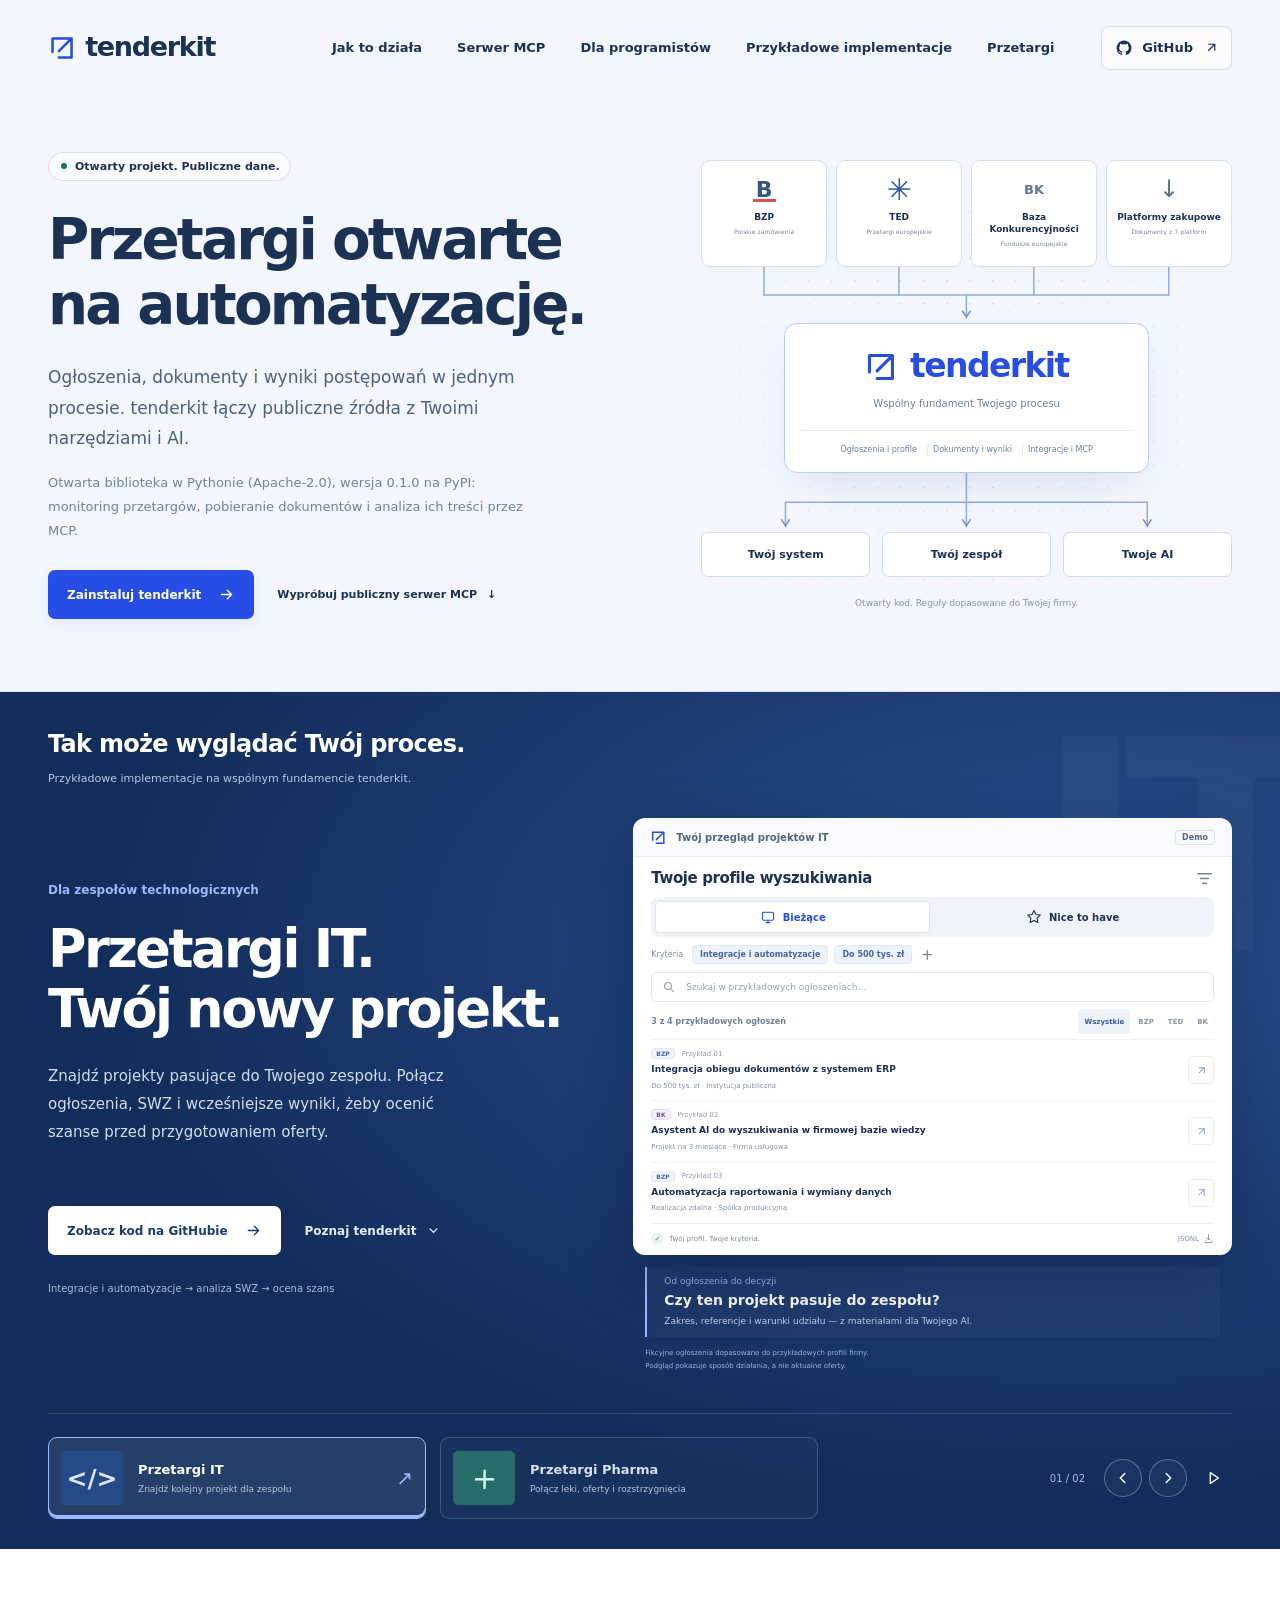
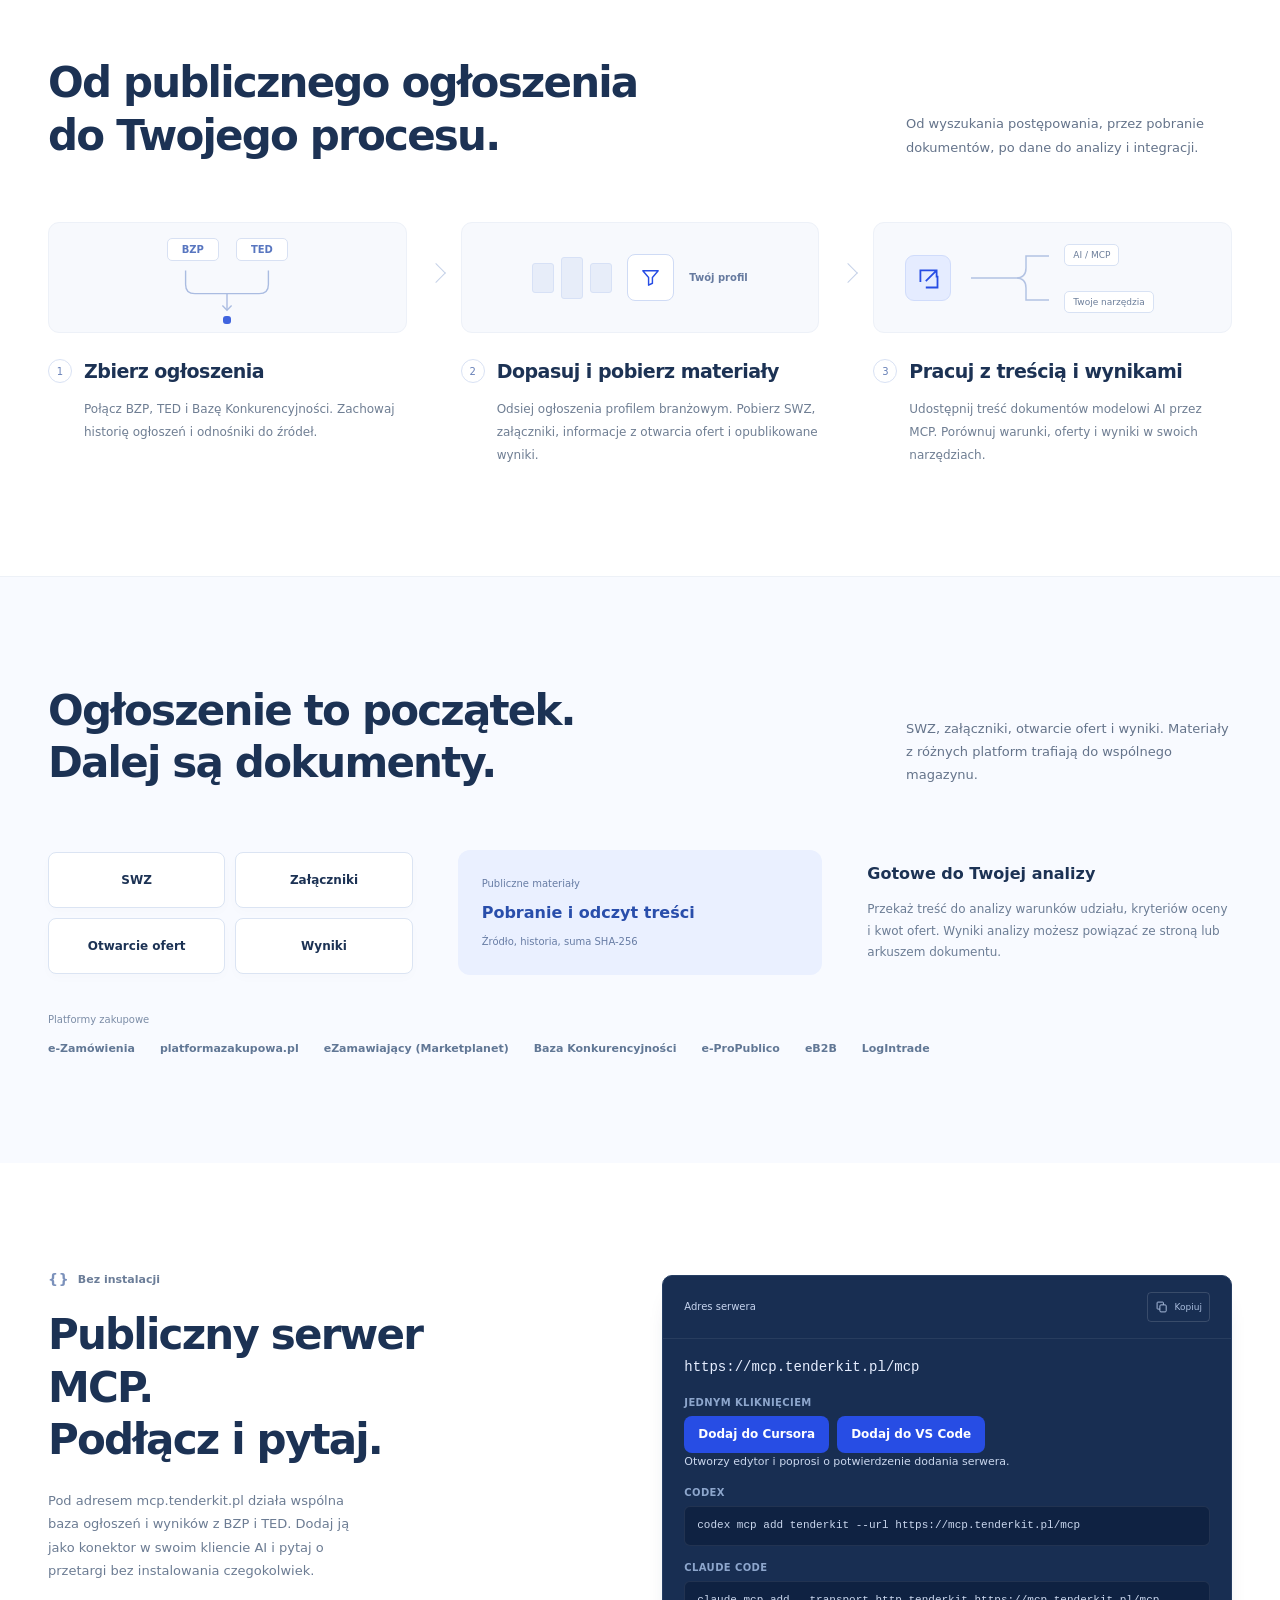
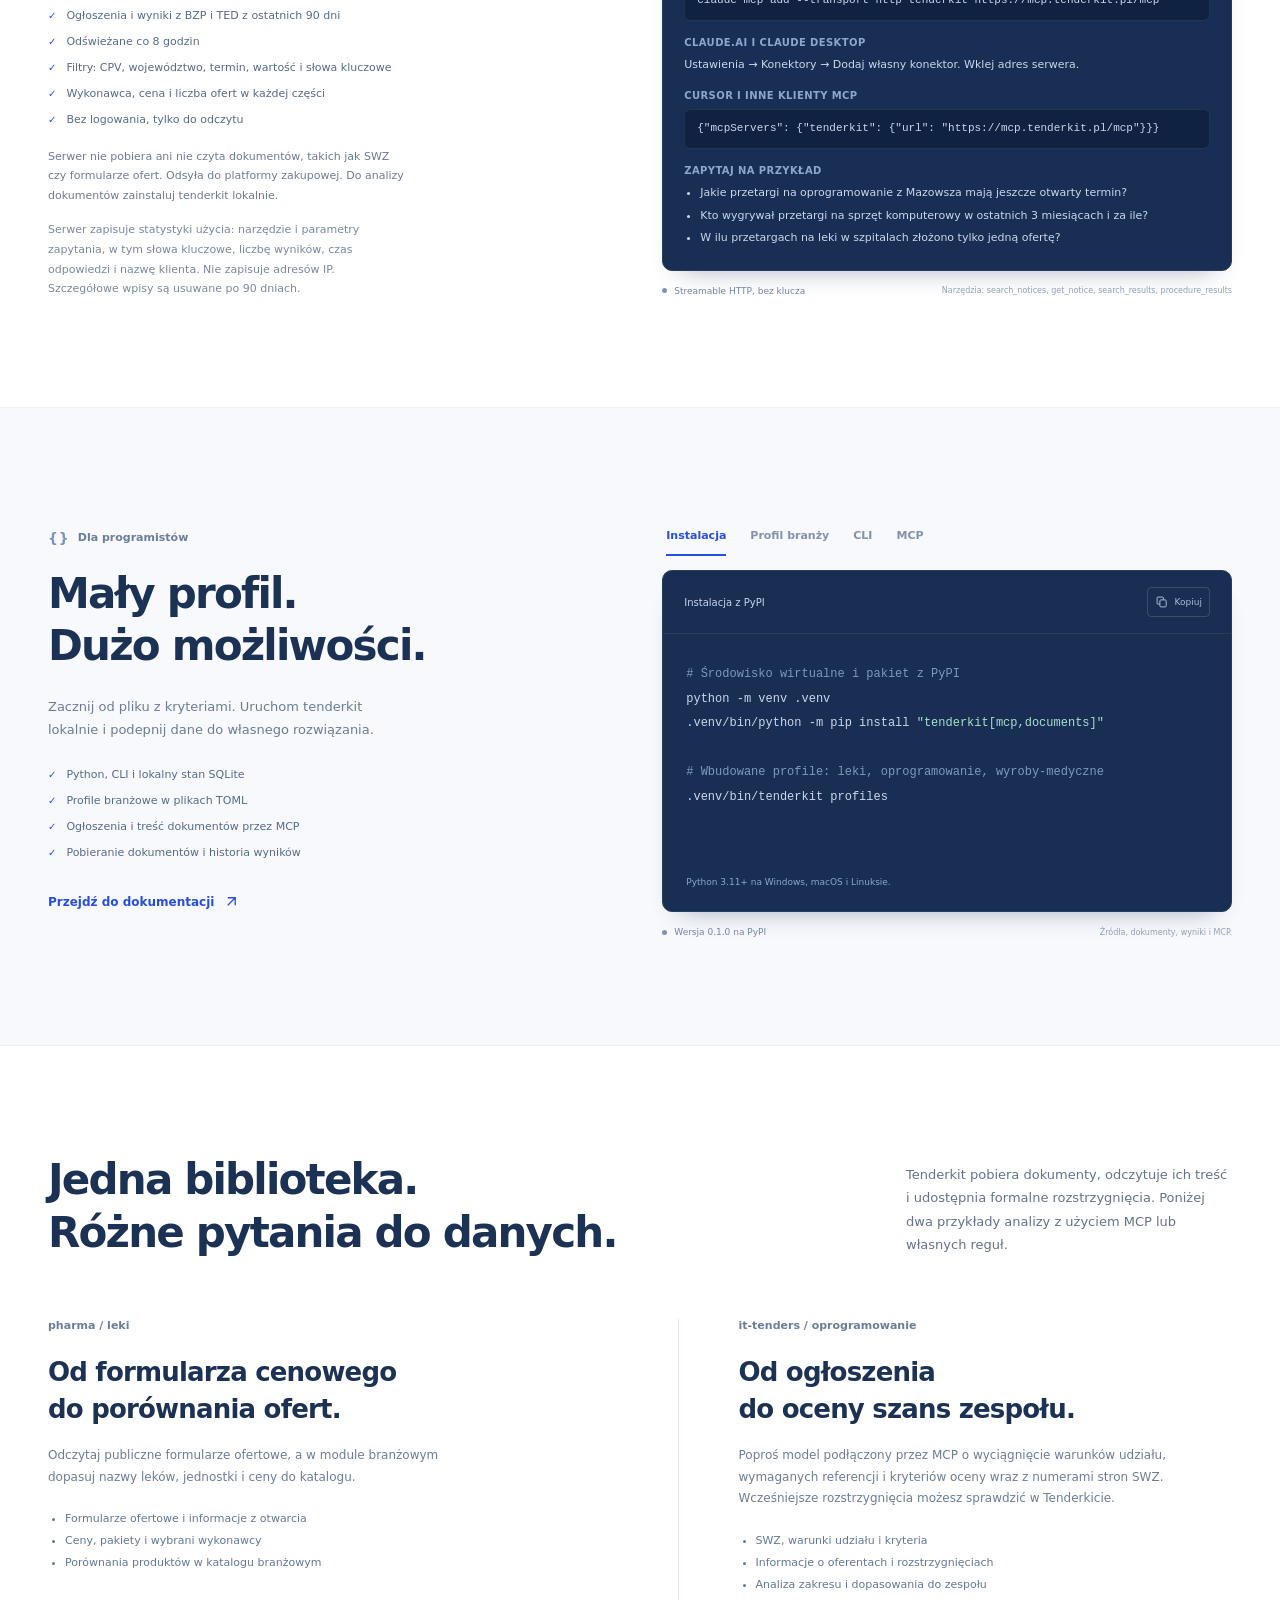
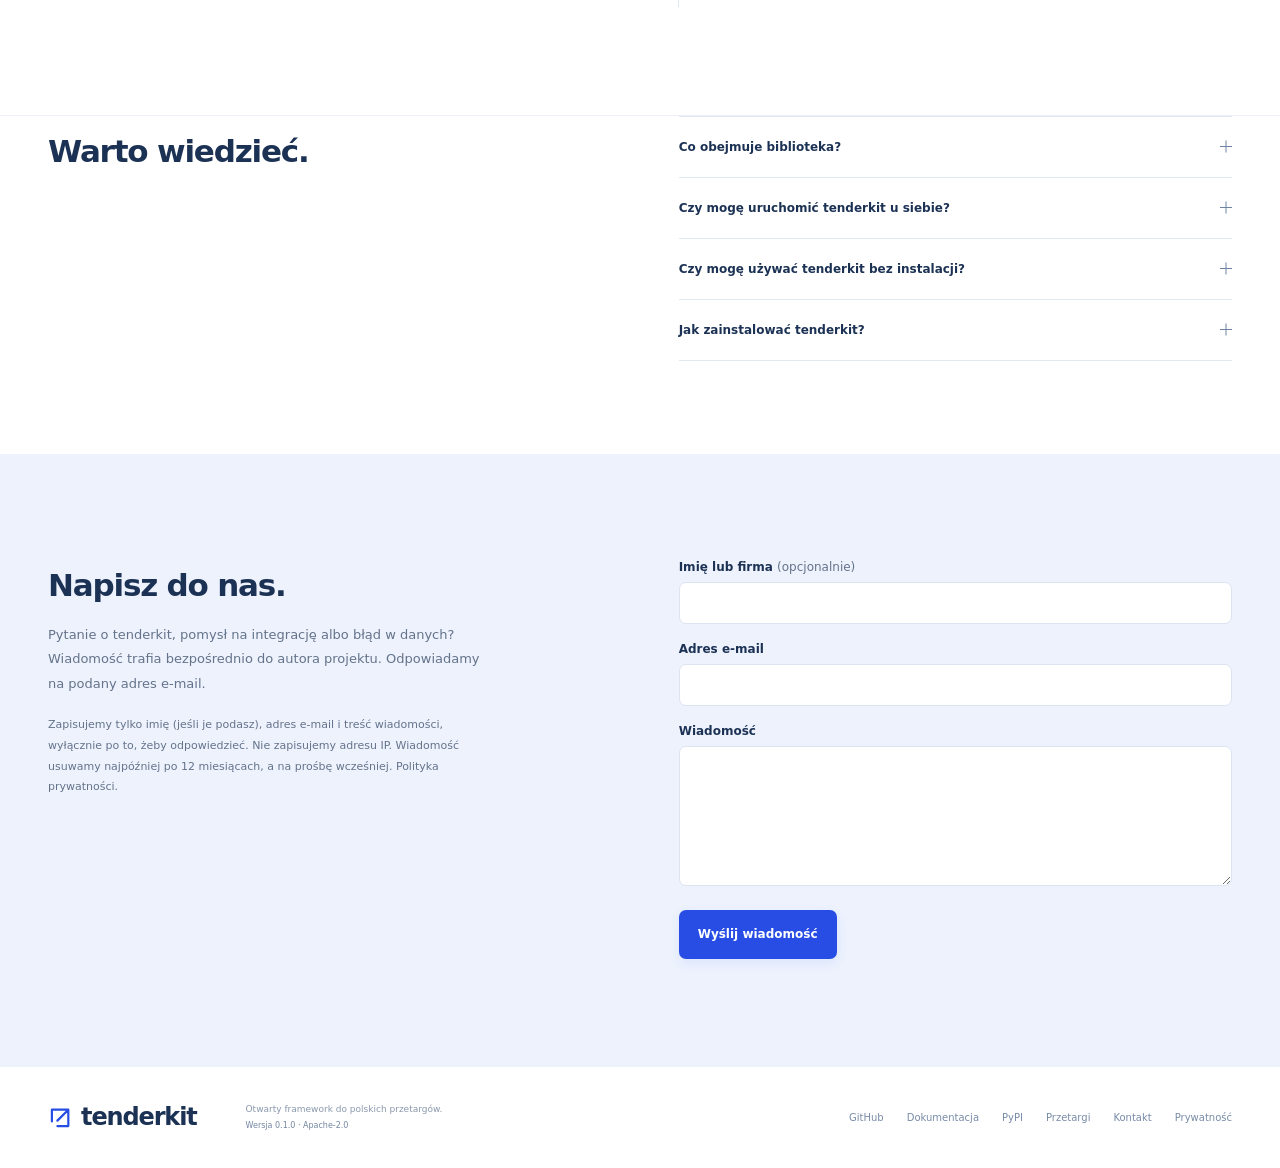
==== commit ded459ec: "Site: RSS feed per topic and one-click MCP install - /przetargi/<slug>.xml: RSS 2.0 with the topic's" ====
--- a/site/index.html
+++ b/site/index.html
@@ -176,7 +176,9 @@
             <div class="code-file"><span>Adres serwera</span><button type="button" data-copy="https://mcp.tenderkit.pl/mcp" aria-label="Skopiuj adres serwera MCP"><svg viewBox="0 0 20 20" fill="none" aria-hidden="true"><rect x="7" y="7" width="9" height="10" rx="1.5" stroke="currentColor" stroke-width="1.4"/><path d="M12 7V4a1 1 0 0 0-1-1H4a1 1 0 0 0-1 1v8a1 1 0 0 0 1 1h3" stroke="currentColor" stroke-width="1.4"/></svg><span>Kopiuj</span></button></div>
             <p class="mcp-url"><code>https://mcp.tenderkit.pl/mcp</code></p>
             <div class="mcp-clients">
-              <div class="mcp-client"><h3>Claude Code</h3><pre tabindex="0"><code>claude mcp add --transport http tenderkit https://mcp.tenderkit.pl/mcp</code></pre></div>
+            <div class="mcp-client mcp-oneclick"><h3>Jednym kliknięciem</h3><p class="oneclick"><a class="oneclick-btn" href="cursor://anysphere.cursor-deeplink/mcp/install?name=tenderkit&config=eyJ1cmwiOiJodHRwczovL21jcC50ZW5kZXJraXQucGwvbWNwIn0=">Dodaj do Cursora</a><a class="oneclick-btn" href="vscode:mcp/install?%7B%22name%22%3A%22tenderkit%22%2C%22type%22%3A%22http%22%2C%22url%22%3A%22https%3A%2F%2Fmcp.tenderkit.pl%2Fmcp%22%7D">Dodaj do VS Code</a></p><p class="oneclick-note">Otworzy edytor i poprosi o potwierdzenie dodania serwera.</p></div>
+            <div class="mcp-client"><h3>Codex</h3><pre tabindex="0"><code>codex mcp add tenderkit --url https://mcp.tenderkit.pl/mcp</code></pre></div>
+            <div class="mcp-client"><h3>Claude Code</h3><pre tabindex="0"><code>claude mcp add --transport http tenderkit https://mcp.tenderkit.pl/mcp</code></pre></div>
               <div class="mcp-client"><h3>claude.ai i Claude Desktop</h3><p>Ustawienia → Konektory → Dodaj własny konektor. Wklej adres serwera.</p></div>
               <div class="mcp-client"><h3>Cursor i inne klienty MCP</h3><pre tabindex="0"><code>{"mcpServers": {"tenderkit": {"url": "https://mcp.tenderkit.pl/mcp"}}}</code></pre></div>
               <div class="mcp-client"><h3>Zapytaj na przykład</h3><ul class="mcp-questions"><li>Jakie przetargi na oprogramowanie z Mazowsza mają jeszcze otwarty termin?</li><li>Kto wygrywał przetargi na sprzęt komputerowy w ostatnich 3 miesiącach i za ile?</li><li>W ilu przetargach na leki w szpitalach złożono tylko jedną ofertę?</li></ul></div>
--- a/site/styles.css
+++ b/site/styles.css
@@ -240,3 +240,4 @@
 .contact-section{padding-block:96px 108px}.contact-copy>h2{font-size:31px;letter-spacing:-1.2px;padding-top:16px}.contact-copy>p{font-size:13px;color:var(--muted);line-height:1.9;max-width:440px;margin-top:18px}.contact-copy>.contact-note{font-size:11px}.contact-form{display:flex;flex-direction:column;gap:8px}.contact-form label{font-size:12px;font-weight:600;color:var(--ink);margin-top:10px}.contact-form label span{font-weight:500;color:var(--muted)}.contact-form input,.contact-form textarea{font:inherit;font-size:14px;color:var(--ink);background:var(--white);border:1px solid var(--line);border-radius:7px;padding:12px 14px;width:100%}.contact-form textarea{resize:vertical;min-height:140px}.contact-form input:focus-visible,.contact-form textarea:focus-visible{outline:2px solid var(--blue);outline-offset:1px;border-color:var(--blue)}.contact-trap{position:absolute;left:-10000px;width:1px;height:1px;overflow:hidden}.contact-actions{display:flex;align-items:center;gap:18px;flex-wrap:wrap;margin-top:16px}.contact-actions .button{border:0;cursor:pointer}.contact-actions .button:disabled{opacity:.6;cursor:progress}.contact-status{font-size:12px;color:var(--muted);margin:0}.contact-status.is-ok{color:var(--green)}.contact-status.is-error{color:#b42318}
 @media(max-width:960px){.contact-section{padding-block:72px 80px}}
 @media(max-width:660px){.contact-section{padding-block:56px 64px}.contact-copy>h2{font-size:26px}}
+.oneclick{display:flex;flex-wrap:wrap;gap:8px;margin-top:6px}.oneclick-btn{display:inline-flex;align-items:center;padding:8px 14px;border-radius:8px;background:var(--blue);color:#fff;font-size:12px;font-weight:700}.oneclick-btn:hover{background:var(--blue-hover)}.oneclick-note{font-size:10px;color:#8a9bb2;margin-top:8px}
